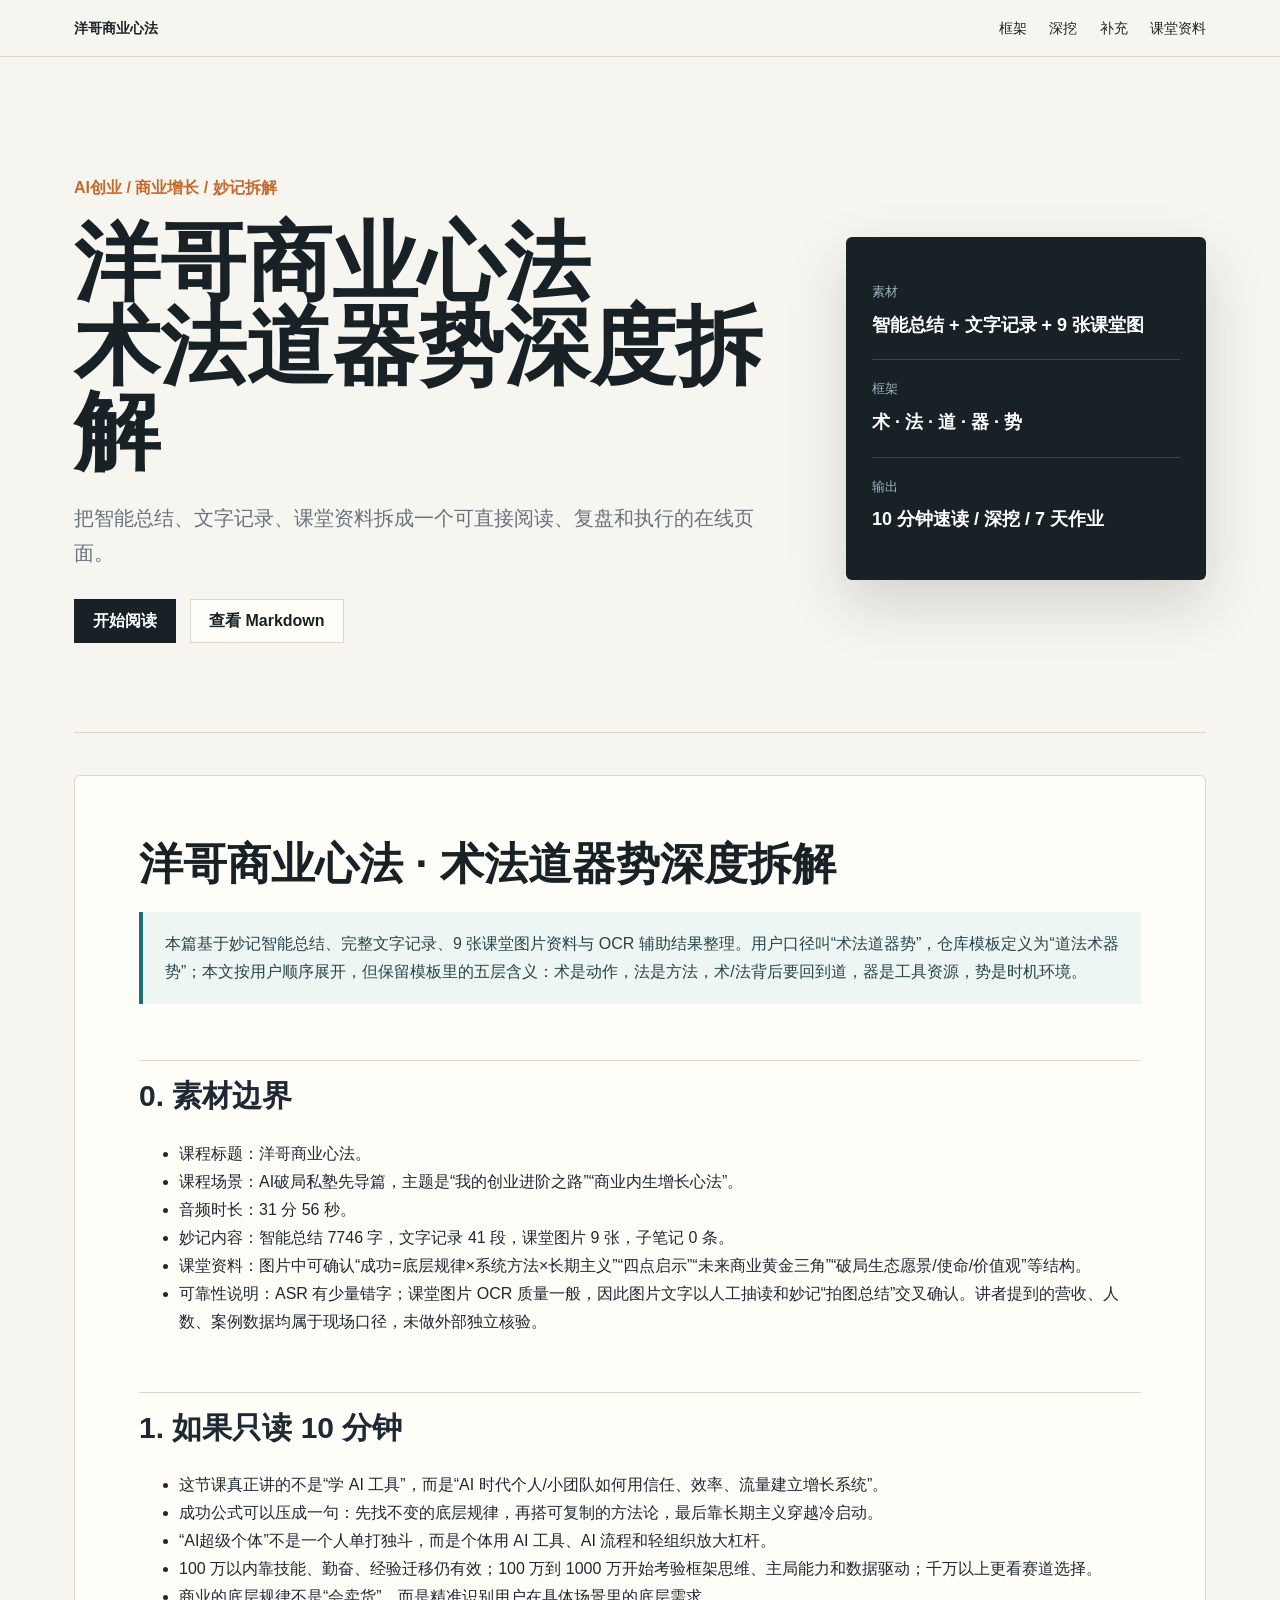
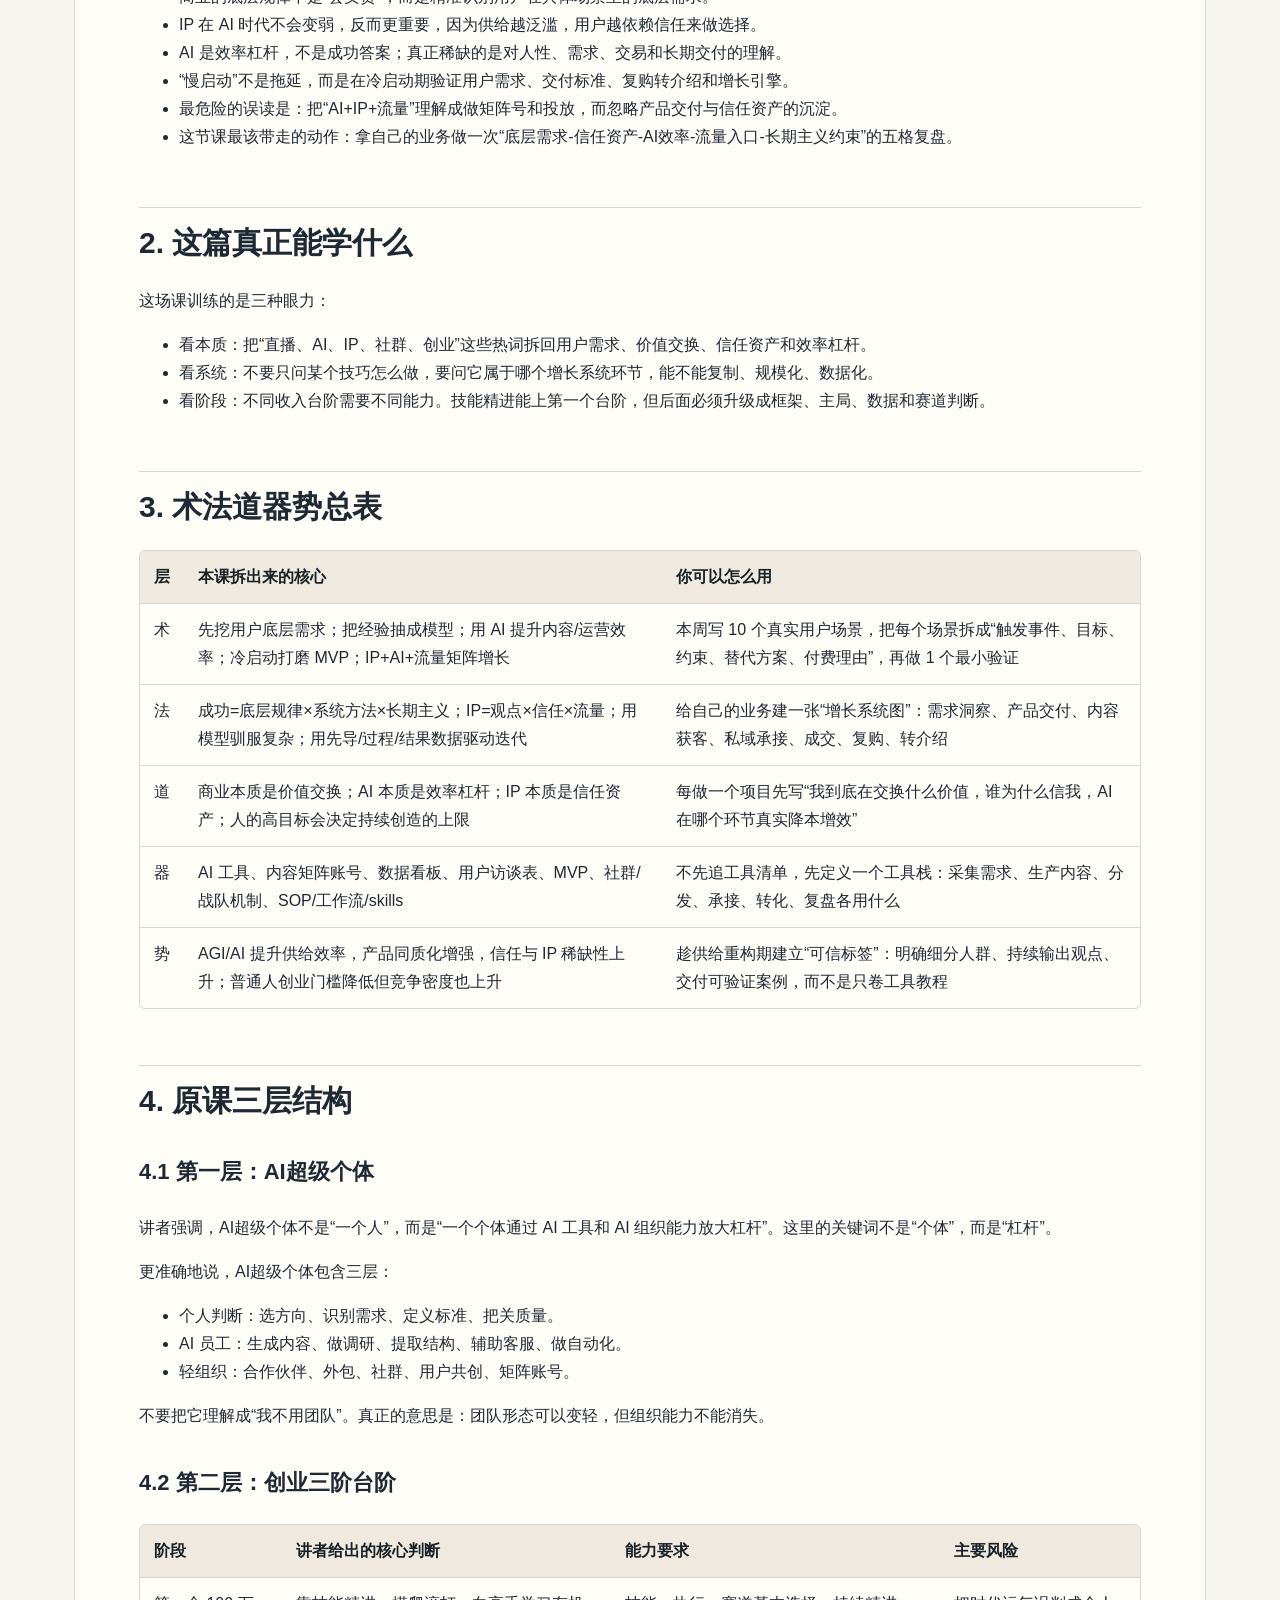
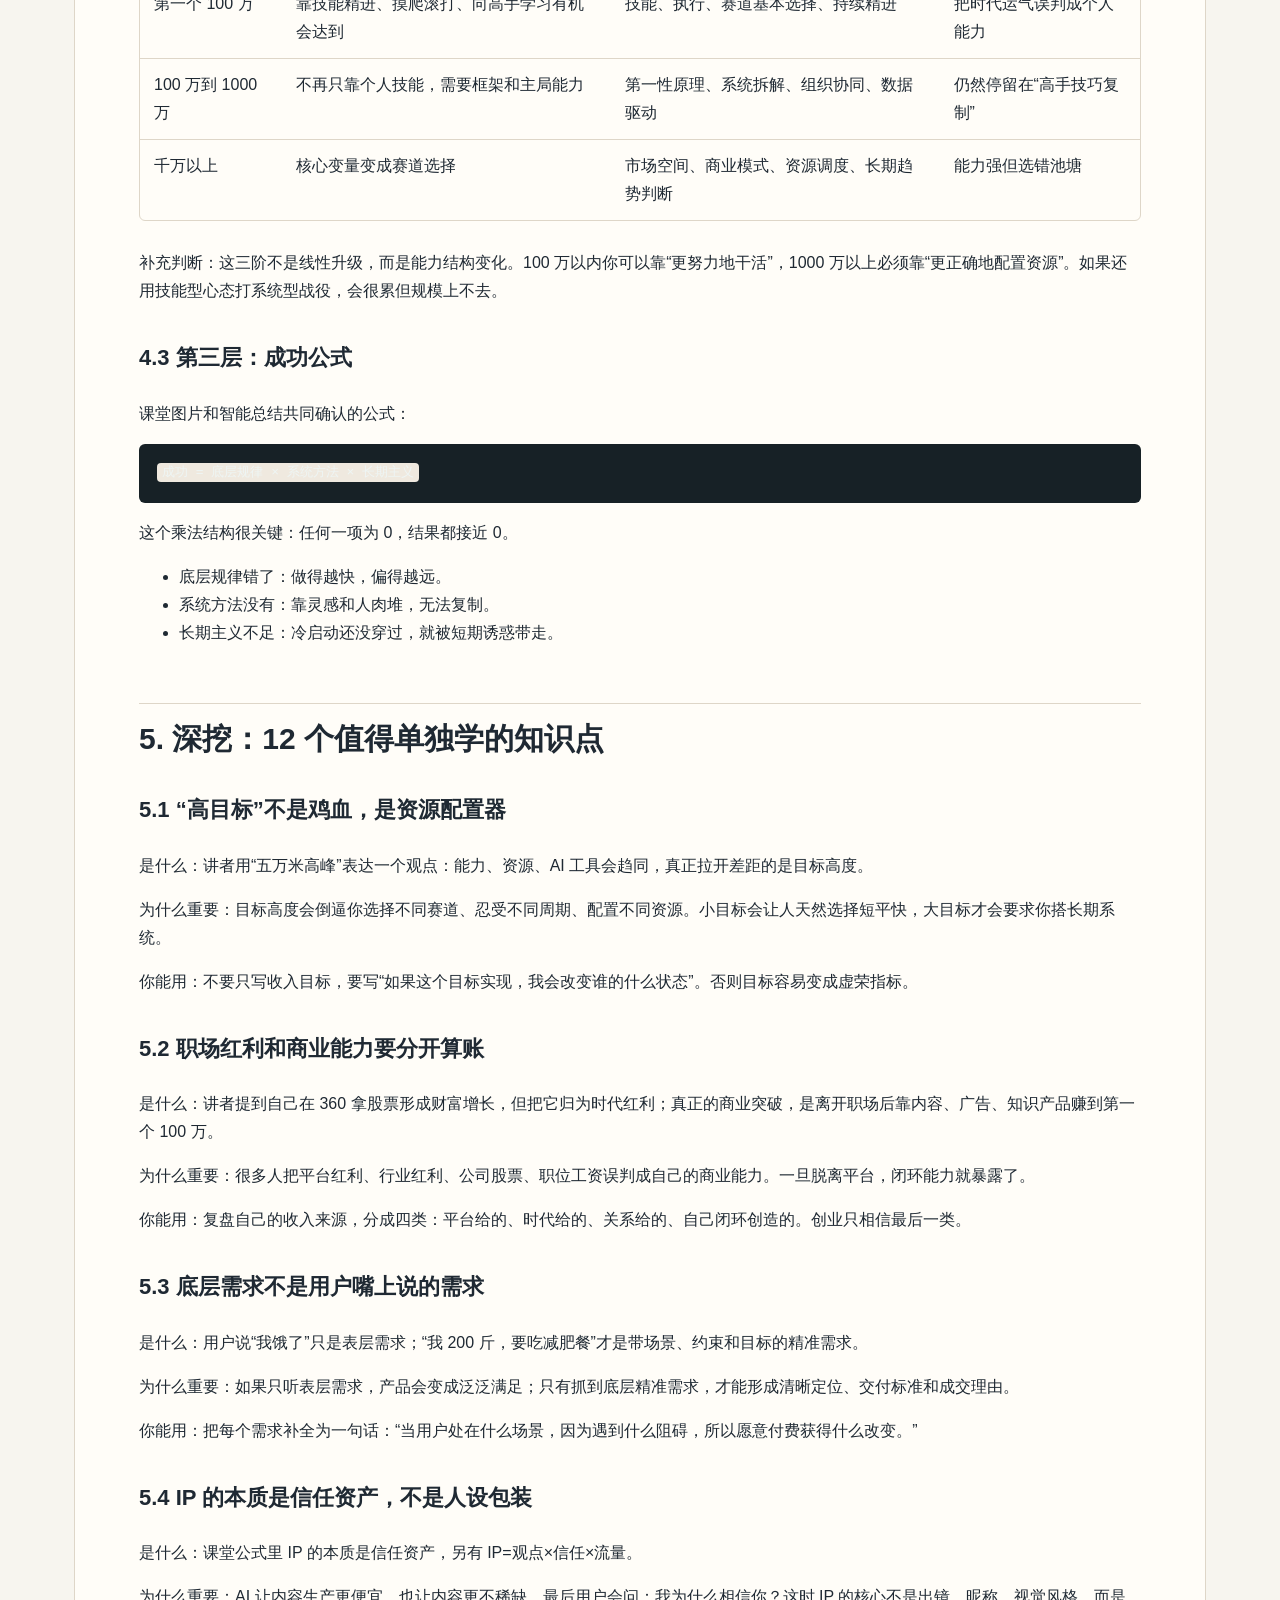
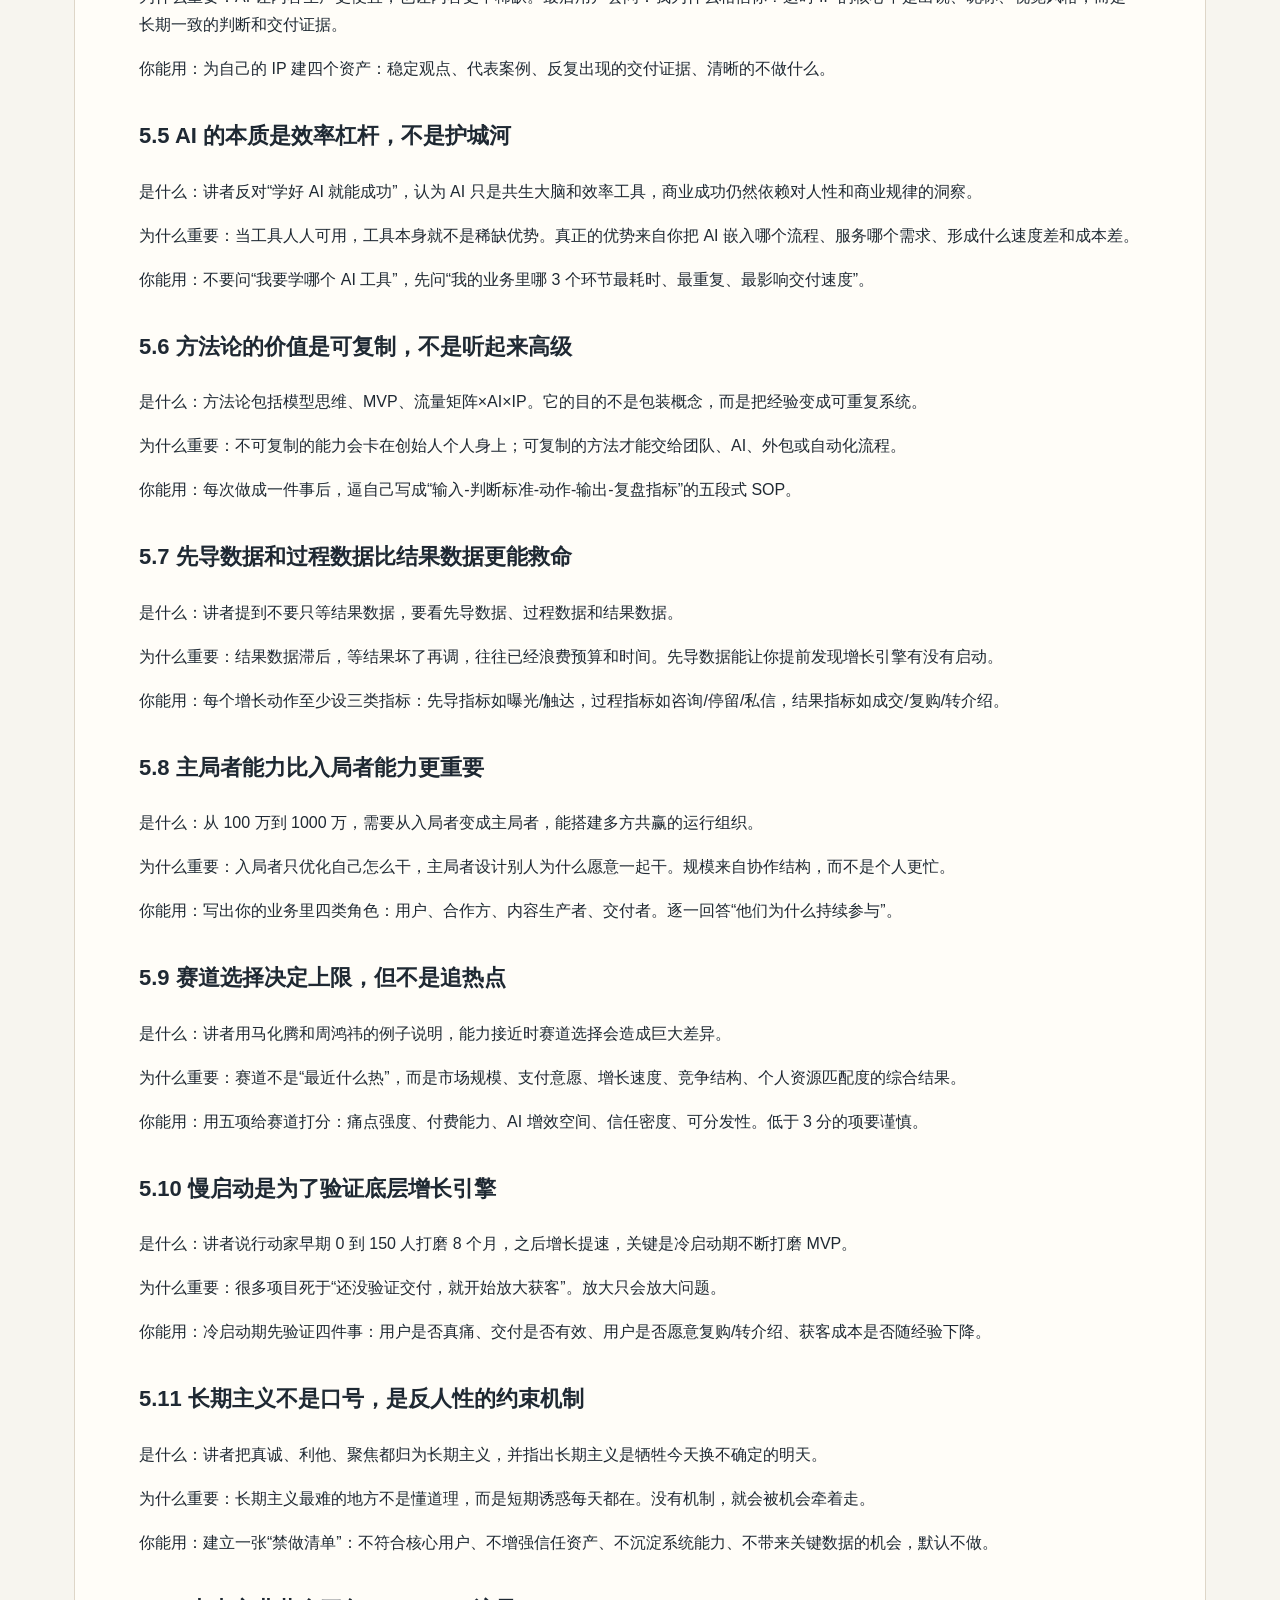
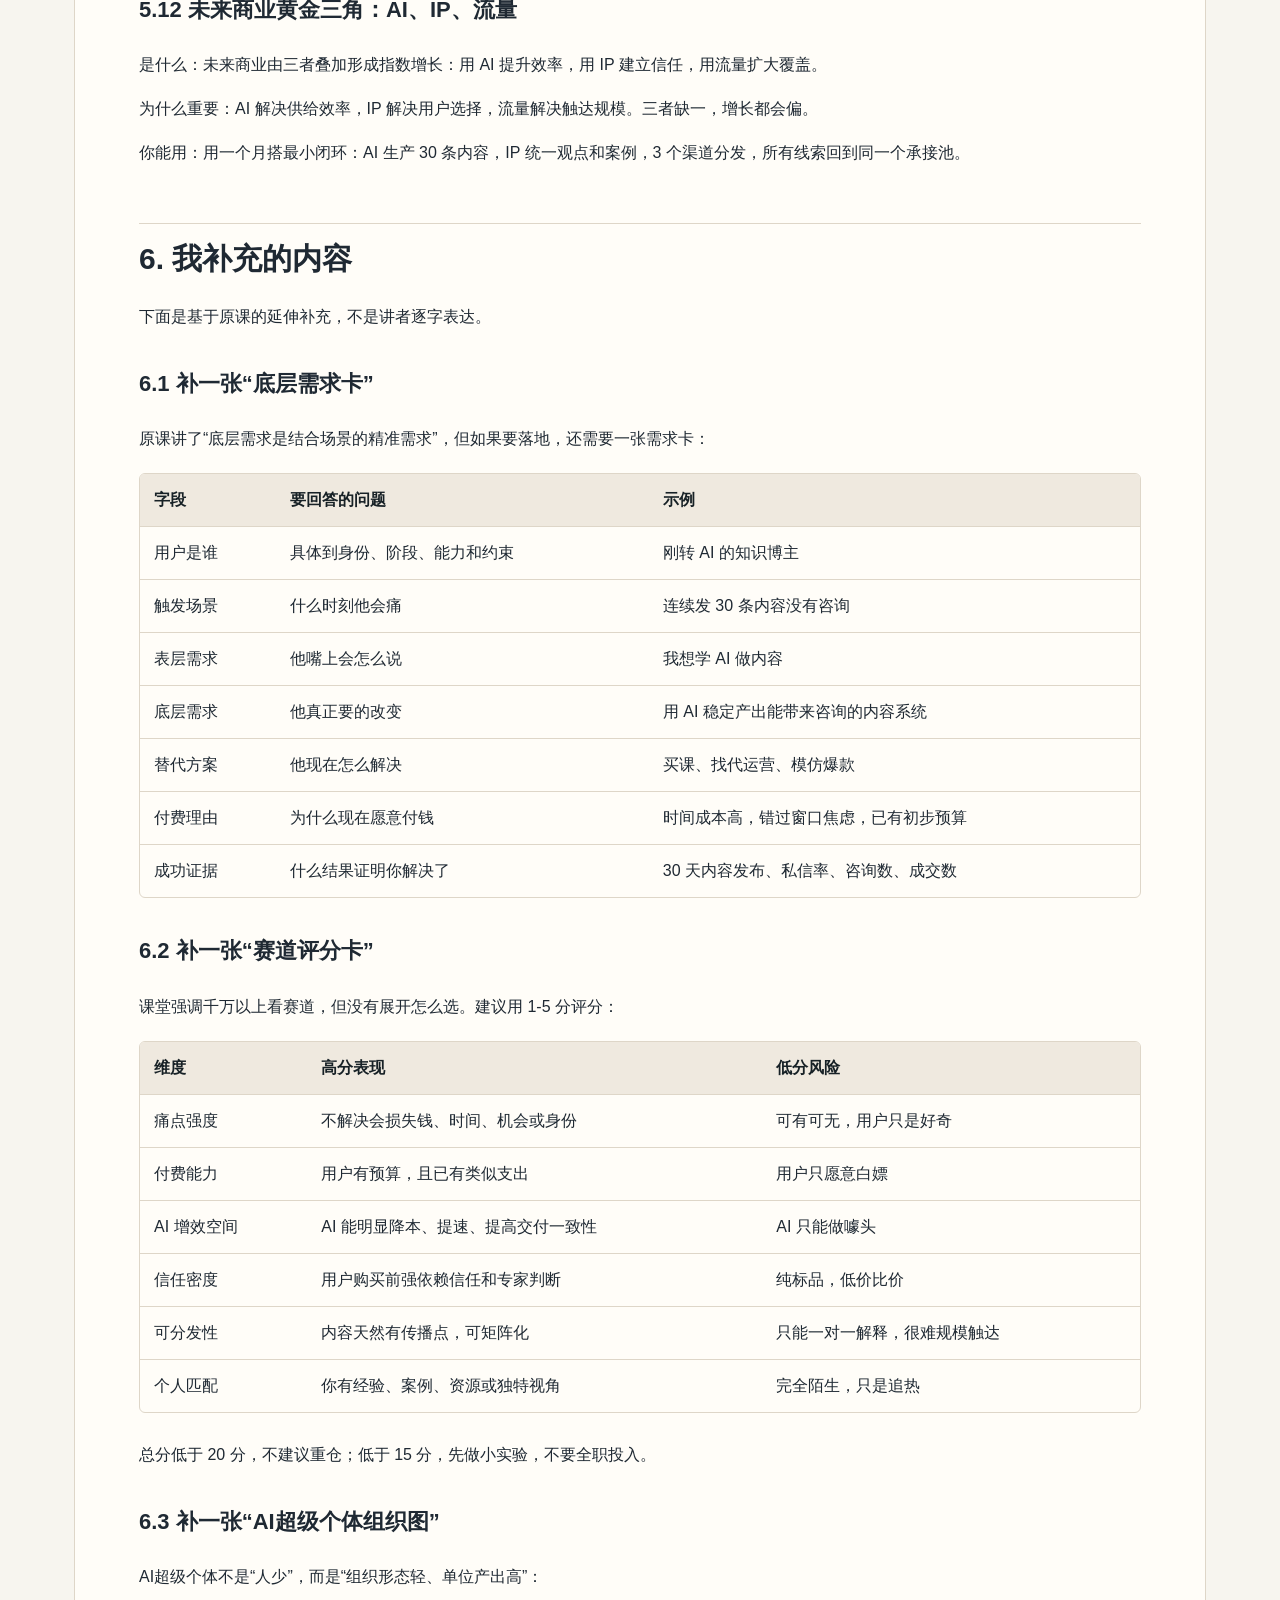
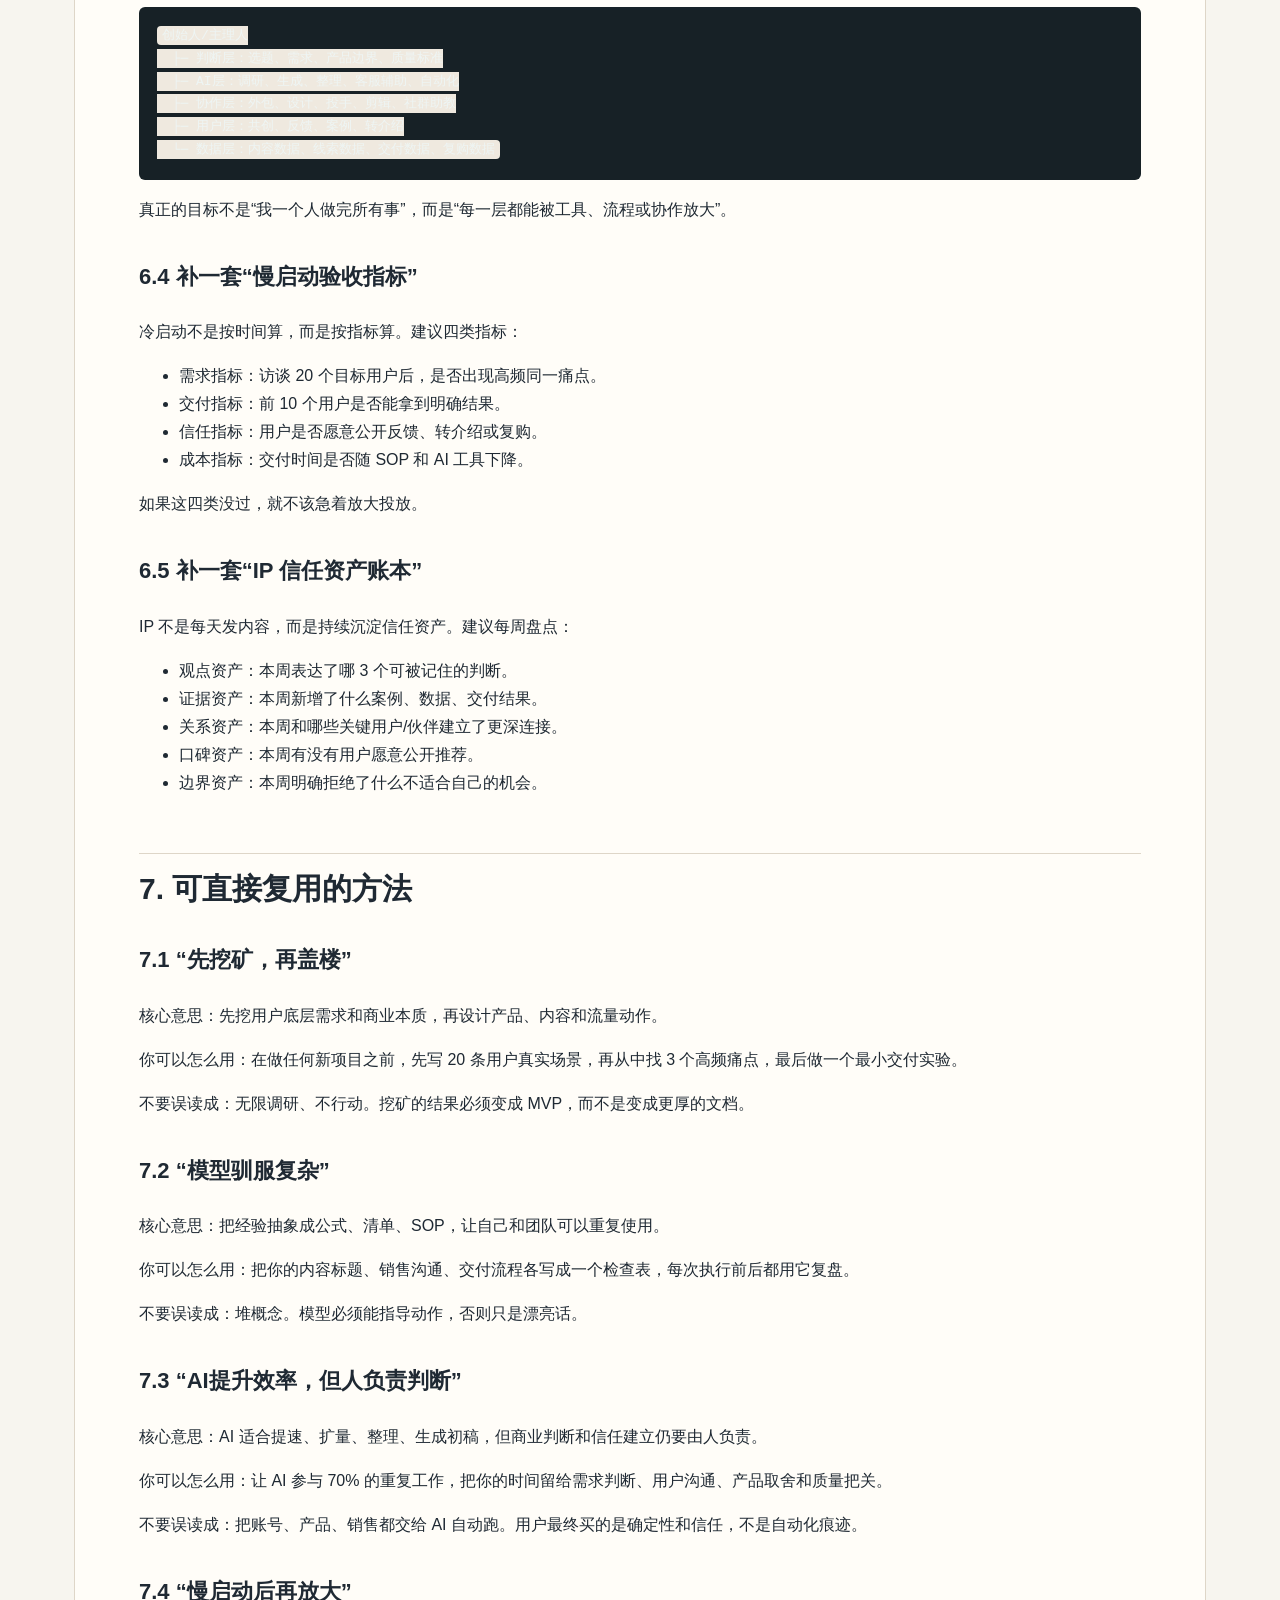
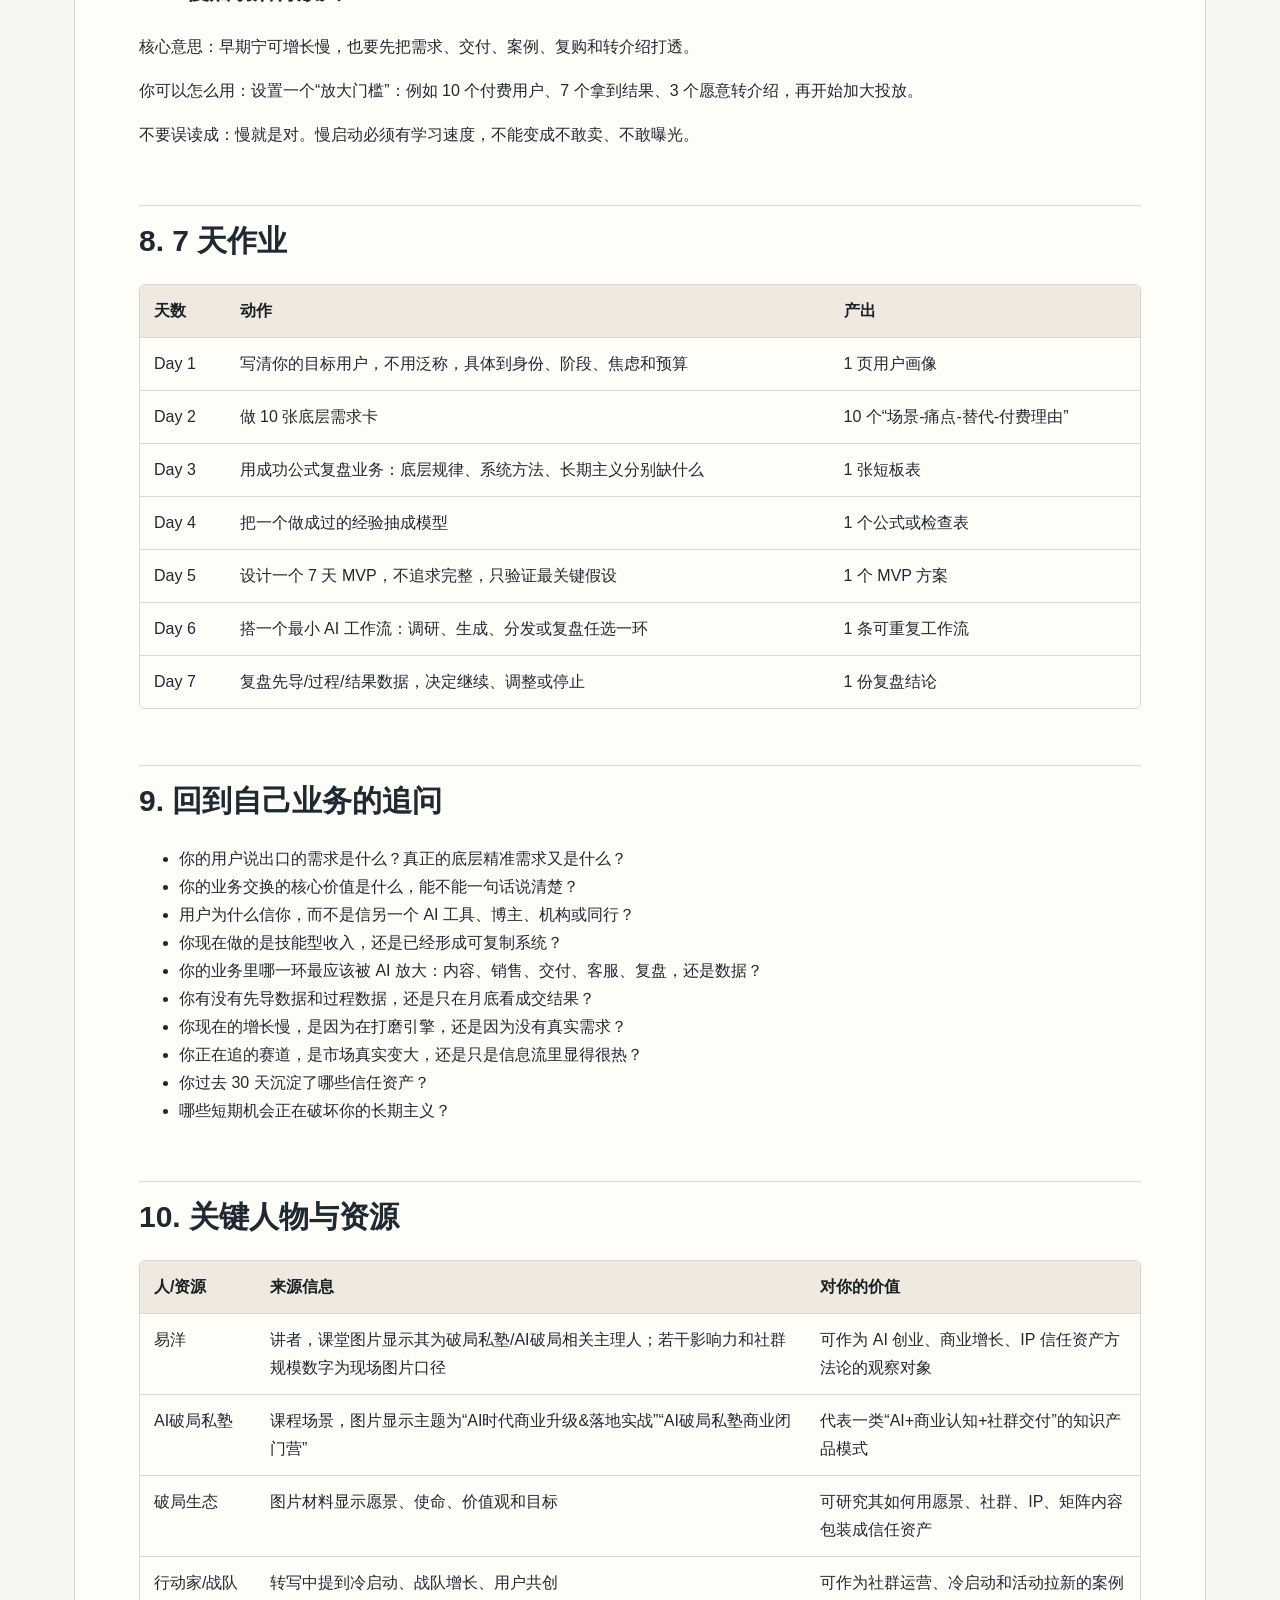
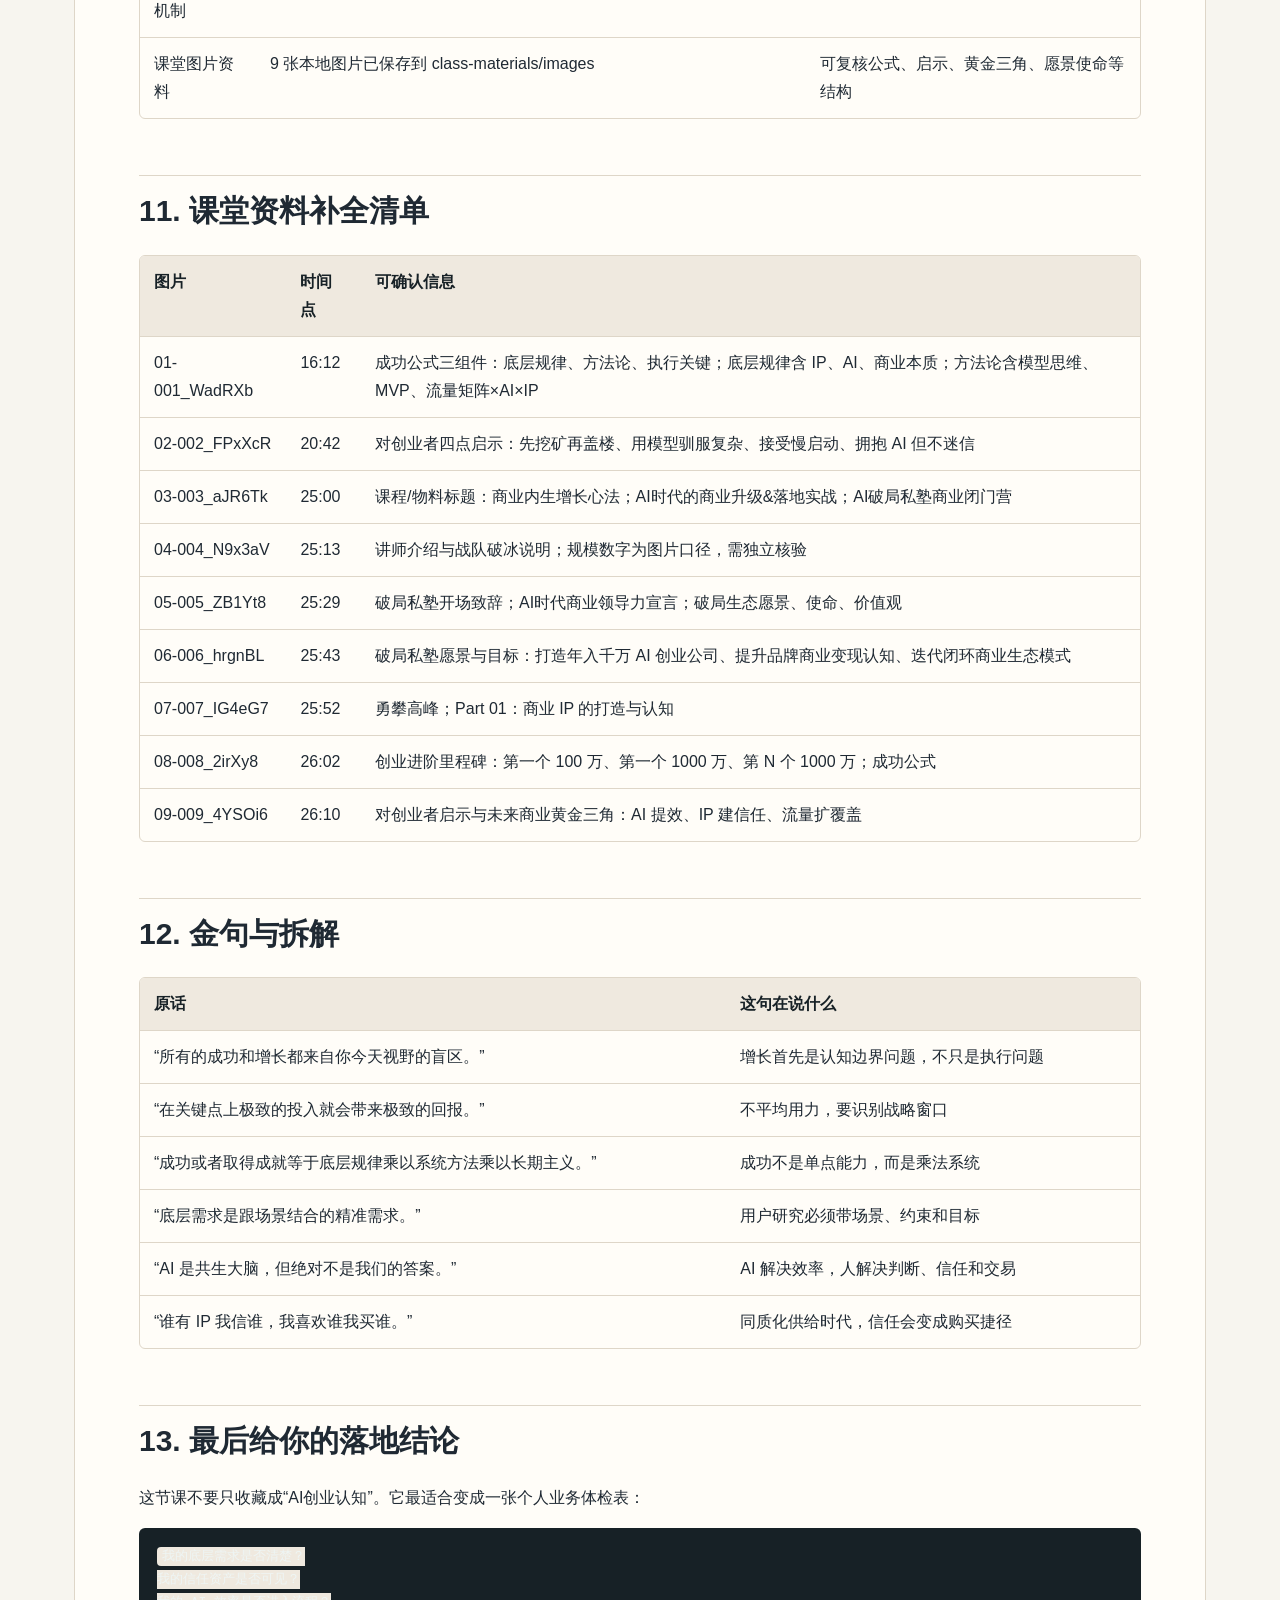
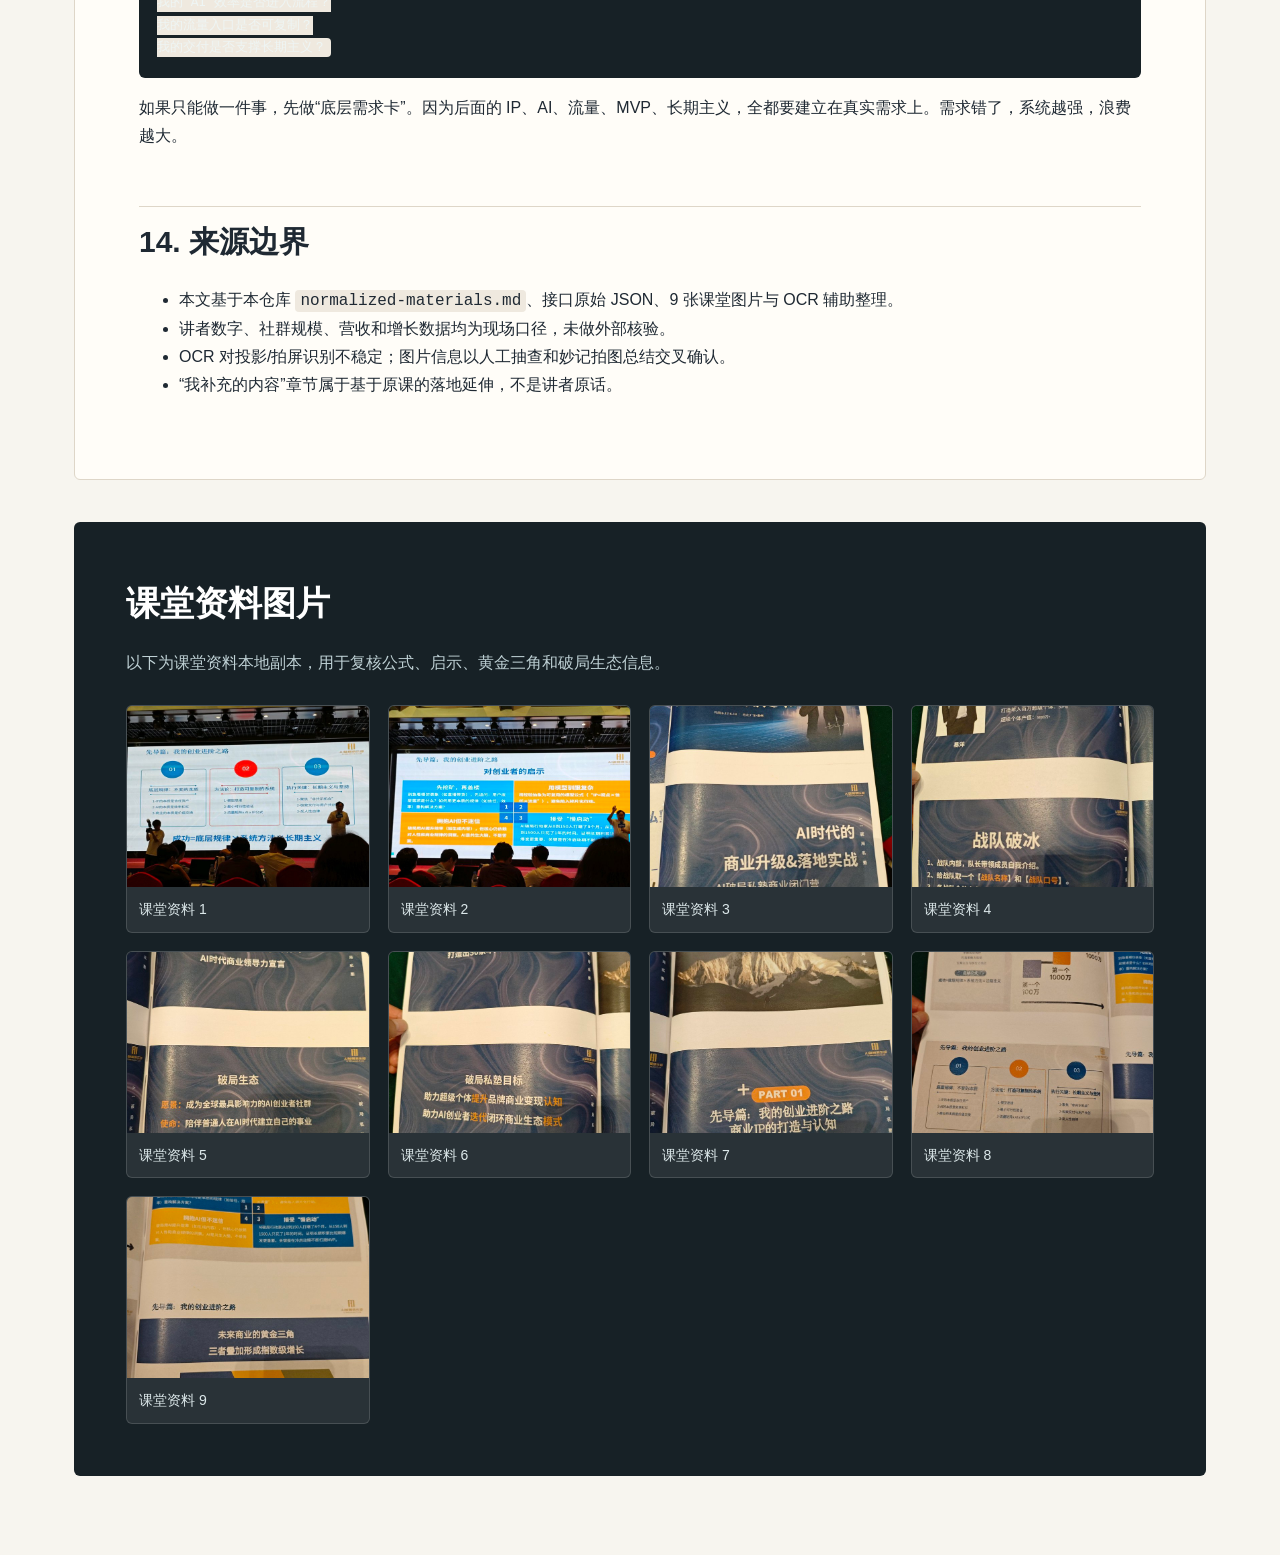
==== index.html @ fdbcbda0 "Publish Yangge business mindset pages" ====
<!doctype html>
<html lang="zh-CN">
<head>
  <meta charset="utf-8">
  <meta name="viewport" content="width=device-width, initial-scale=1">
  <title>洋哥商业心法 · 术法道器势拆解</title>
  <meta name="description" content="基于妙记智能总结、文字记录和课堂资料整理的术法道器势拆解。">
  <link rel="stylesheet" href="styles.css">
</head>
<body>
  <header class="site-header">
    <nav>
      <a href="#top" class="brand">洋哥商业心法</a>
      <div>
        <a href="#3-术法道器势总表">框架</a>
        <a href="#5-深挖-12-个值得单独学的知识点">深挖</a>
        <a href="#6-我补充的内容">补充</a>
        <a href="#class-gallery">课堂资料</a>
      </div>
    </nav>
  </header>

  <main id="top">
    <section class="hero">
      <div class="hero-copy">
        <p class="meta">AI创业 / 商业增长 / 妙记拆解</p>
        <h1>洋哥商业心法<br>术法道器势深度拆解</h1>
        <p class="lead">把智能总结、文字记录、课堂资料拆成一个可直接阅读、复盘和执行的在线页面。</p>
        <div class="actions">
          <a class="button primary" href="#1-如果只读-10-分钟">开始阅读</a>
          <a class="button" href="analysis.md">查看 Markdown</a>
        </div>
      </div>
      <aside class="hero-panel">
        <div><span>素材</span><strong>智能总结 + 文字记录 + 9 张课堂图</strong></div>
        <div><span>框架</span><strong>术 · 法 · 道 · 器 · 势</strong></div>
        <div><span>输出</span><strong>10 分钟速读 / 深挖 / 7 天作业</strong></div>
      </aside>
    </section>

    <article class="content">
<h1 id="洋哥商业心法-术法道器势深度拆解">洋哥商业心法 · 术法道器势深度拆解</h1>
<blockquote>本篇基于妙记智能总结、完整文字记录、9 张课堂图片资料与 OCR 辅助结果整理。用户口径叫“术法道器势”，仓库模板定义为“道法术器势”；本文按用户顺序展开，但保留模板里的五层含义：术是动作，法是方法，术/法背后要回到道，器是工具资源，势是时机环境。</blockquote>
<h2 id="0-素材边界">0. 素材边界</h2>
<ul>
<li>课程标题：洋哥商业心法。</li>
<li>课程场景：AI破局私塾先导篇，主题是“我的创业进阶之路”“商业内生增长心法”。</li>
<li>音频时长：31 分 56 秒。</li>
<li>妙记内容：智能总结 7746 字，文字记录 41 段，课堂图片 9 张，子笔记 0 条。</li>
<li>课堂资料：图片中可确认“成功=底层规律×系统方法×长期主义”“四点启示”“未来商业黄金三角”“破局生态愿景/使命/价值观”等结构。</li>
<li>可靠性说明：ASR 有少量错字；课堂图片 OCR 质量一般，因此图片文字以人工抽读和妙记“拍图总结”交叉确认。讲者提到的营收、人数、案例数据均属于现场口径，未做外部独立核验。</li>
</ul>
<h2 id="1-如果只读-10-分钟">1. 如果只读 10 分钟</h2>
<ul>
<li>这节课真正讲的不是“学 AI 工具”，而是“AI 时代个人/小团队如何用信任、效率、流量建立增长系统”。</li>
<li>成功公式可以压成一句：先找不变的底层规律，再搭可复制的方法论，最后靠长期主义穿越冷启动。</li>
<li>“AI超级个体”不是一个人单打独斗，而是个体用 AI 工具、AI 流程和轻组织放大杠杆。</li>
<li>100 万以内靠技能、勤奋、经验迁移仍有效；100 万到 1000 万开始考验框架思维、主局能力和数据驱动；千万以上更看赛道选择。</li>
<li>商业的底层规律不是“会卖货”，而是精准识别用户在具体场景里的底层需求。</li>
<li>IP 在 AI 时代不会变弱，反而更重要，因为供给越泛滥，用户越依赖信任来做选择。</li>
<li>AI 是效率杠杆，不是成功答案；真正稀缺的是对人性、需求、交易和长期交付的理解。</li>
<li>“慢启动”不是拖延，而是在冷启动期验证用户需求、交付标准、复购转介绍和增长引擎。</li>
<li>最危险的误读是：把“AI+IP+流量”理解成做矩阵号和投放，而忽略产品交付与信任资产的沉淀。</li>
<li>这节课最该带走的动作：拿自己的业务做一次“底层需求-信任资产-AI效率-流量入口-长期主义约束”的五格复盘。</li>
</ul>
<h2 id="2-这篇真正能学什么">2. 这篇真正能学什么</h2>
<p>这场课训练的是三种眼力：</p>
<ul>
<li>看本质：把“直播、AI、IP、社群、创业”这些热词拆回用户需求、价值交换、信任资产和效率杠杆。</li>
<li>看系统：不要只问某个技巧怎么做，要问它属于哪个增长系统环节，能不能复制、规模化、数据化。</li>
<li>看阶段：不同收入台阶需要不同能力。技能精进能上第一个台阶，但后面必须升级成框架、主局、数据和赛道判断。</li>
</ul>
<h2 id="3-术法道器势总表">3. 术法道器势总表</h2>
<div class="table-wrap"><table><thead><tr><th>层</th><th>本课拆出来的核心</th><th>你可以怎么用</th></tr></thead><tbody><tr><td>术</td><td>先挖用户底层需求；把经验抽成模型；用 AI 提升内容/运营效率；冷启动打磨 MVP；IP+AI+流量矩阵增长</td><td>本周写 10 个真实用户场景，把每个场景拆成“触发事件、目标、约束、替代方案、付费理由”，再做 1 个最小验证</td></tr><tr><td>法</td><td>成功=底层规律×系统方法×长期主义；IP=观点×信任×流量；用模型驯服复杂；用先导/过程/结果数据驱动迭代</td><td>给自己的业务建一张“增长系统图”：需求洞察、产品交付、内容获客、私域承接、成交、复购、转介绍</td></tr><tr><td>道</td><td>商业本质是价值交换；AI 本质是效率杠杆；IP 本质是信任资产；人的高目标会决定持续创造的上限</td><td>每做一个项目先写“我到底在交换什么价值，谁为什么信我，AI在哪个环节真实降本增效”</td></tr><tr><td>器</td><td>AI 工具、内容矩阵账号、数据看板、用户访谈表、MVP、社群/战队机制、SOP/工作流/skills</td><td>不先追工具清单，先定义一个工具栈：采集需求、生产内容、分发、承接、转化、复盘各用什么</td></tr><tr><td>势</td><td>AGI/AI 提升供给效率，产品同质化增强，信任与 IP 稀缺性上升；普通人创业门槛降低但竞争密度也上升</td><td>趁供给重构期建立“可信标签”：明确细分人群、持续输出观点、交付可验证案例，而不是只卷工具教程</td></tr></tbody></table></div>
<h2 id="4-原课三层结构">4. 原课三层结构</h2>
<h3 id="4-1-第一层-ai超级个体">4.1 第一层：AI超级个体</h3>
<p>讲者强调，AI超级个体不是“一个人”，而是“一个个体通过 AI 工具和 AI 组织能力放大杠杆”。这里的关键词不是“个体”，而是“杠杆”。</p>
<p>更准确地说，AI超级个体包含三层：</p>
<ul>
<li>个人判断：选方向、识别需求、定义标准、把关质量。</li>
<li>AI 员工：生成内容、做调研、提取结构、辅助客服、做自动化。</li>
<li>轻组织：合作伙伴、外包、社群、用户共创、矩阵账号。</li>
</ul>
<p>不要把它理解成“我不用团队”。真正的意思是：团队形态可以变轻，但组织能力不能消失。</p>
<h3 id="4-2-第二层-创业三阶台阶">4.2 第二层：创业三阶台阶</h3>
<div class="table-wrap"><table><thead><tr><th>阶段</th><th>讲者给出的核心判断</th><th>能力要求</th><th>主要风险</th></tr></thead><tbody><tr><td>第一个 100 万</td><td>靠技能精进、摸爬滚打、向高手学习有机会达到</td><td>技能、执行、赛道基本选择、持续精进</td><td>把时代运气误判成个人能力</td></tr><tr><td>100 万到 1000 万</td><td>不再只靠个人技能，需要框架和主局能力</td><td>第一性原理、系统拆解、组织协同、数据驱动</td><td>仍然停留在“高手技巧复制”</td></tr><tr><td>千万以上</td><td>核心变量变成赛道选择</td><td>市场空间、商业模式、资源调度、长期趋势判断</td><td>能力强但选错池塘</td></tr></tbody></table></div>
<p>补充判断：这三阶不是线性升级，而是能力结构变化。100 万以内你可以靠“更努力地干活”，1000 万以上必须靠“更正确地配置资源”。如果还用技能型心态打系统型战役，会很累但规模上不去。</p>
<h3 id="4-3-第三层-成功公式">4.3 第三层：成功公式</h3>
<p>课堂图片和智能总结共同确认的公式：</p>
<pre><code>成功 = 底层规律 × 系统方法 × 长期主义</code></pre>
<p>这个乘法结构很关键：任何一项为 0，结果都接近 0。</p>
<ul>
<li>底层规律错了：做得越快，偏得越远。</li>
<li>系统方法没有：靠灵感和人肉堆，无法复制。</li>
<li>长期主义不足：冷启动还没穿过，就被短期诱惑带走。</li>
</ul>
<h2 id="5-深挖-12-个值得单独学的知识点">5. 深挖：12 个值得单独学的知识点</h2>
<h3 id="5-1-高目标-不是鸡血-是资源配置器">5.1 “高目标”不是鸡血，是资源配置器</h3>
<p>是什么：讲者用“五万米高峰”表达一个观点：能力、资源、AI 工具会趋同，真正拉开差距的是目标高度。</p>
<p>为什么重要：目标高度会倒逼你选择不同赛道、忍受不同周期、配置不同资源。小目标会让人天然选择短平快，大目标才会要求你搭长期系统。</p>
<p>你能用：不要只写收入目标，要写“如果这个目标实现，我会改变谁的什么状态”。否则目标容易变成虚荣指标。</p>
<h3 id="5-2-职场红利和商业能力要分开算账">5.2 职场红利和商业能力要分开算账</h3>
<p>是什么：讲者提到自己在 360 拿股票形成财富增长，但把它归为时代红利；真正的商业突破，是离开职场后靠内容、广告、知识产品赚到第一个 100 万。</p>
<p>为什么重要：很多人把平台红利、行业红利、公司股票、职位工资误判成自己的商业能力。一旦脱离平台，闭环能力就暴露了。</p>
<p>你能用：复盘自己的收入来源，分成四类：平台给的、时代给的、关系给的、自己闭环创造的。创业只相信最后一类。</p>
<h3 id="5-3-底层需求不是用户嘴上说的需求">5.3 底层需求不是用户嘴上说的需求</h3>
<p>是什么：用户说“我饿了”只是表层需求；“我 200 斤，要吃减肥餐”才是带场景、约束和目标的精准需求。</p>
<p>为什么重要：如果只听表层需求，产品会变成泛泛满足；只有抓到底层精准需求，才能形成清晰定位、交付标准和成交理由。</p>
<p>你能用：把每个需求补全为一句话：“当用户处在什么场景，因为遇到什么阻碍，所以愿意付费获得什么改变。”</p>
<h3 id="5-4-ip-的本质是信任资产-不是人设包装">5.4 IP 的本质是信任资产，不是人设包装</h3>
<p>是什么：课堂公式里 IP 的本质是信任资产，另有 IP=观点×信任×流量。</p>
<p>为什么重要：AI 让内容生产更便宜，也让内容更不稀缺。最后用户会问：我为什么相信你？这时 IP 的核心不是出镜、昵称、视觉风格，而是长期一致的判断和交付证据。</p>
<p>你能用：为自己的 IP 建四个资产：稳定观点、代表案例、反复出现的交付证据、清晰的不做什么。</p>
<h3 id="5-5-ai-的本质是效率杠杆-不是护城河">5.5 AI 的本质是效率杠杆，不是护城河</h3>
<p>是什么：讲者反对“学好 AI 就能成功”，认为 AI 只是共生大脑和效率工具，商业成功仍然依赖对人性和商业规律的洞察。</p>
<p>为什么重要：当工具人人可用，工具本身就不是稀缺优势。真正的优势来自你把 AI 嵌入哪个流程、服务哪个需求、形成什么速度差和成本差。</p>
<p>你能用：不要问“我要学哪个 AI 工具”，先问“我的业务里哪 3 个环节最耗时、最重复、最影响交付速度”。</p>
<h3 id="5-6-方法论的价值是可复制-不是听起来高级">5.6 方法论的价值是可复制，不是听起来高级</h3>
<p>是什么：方法论包括模型思维、MVP、流量矩阵×AI×IP。它的目的不是包装概念，而是把经验变成可重复系统。</p>
<p>为什么重要：不可复制的能力会卡在创始人个人身上；可复制的方法才能交给团队、AI、外包或自动化流程。</p>
<p>你能用：每次做成一件事后，逼自己写成“输入-判断标准-动作-输出-复盘指标”的五段式 SOP。</p>
<h3 id="5-7-先导数据和过程数据比结果数据更能救命">5.7 先导数据和过程数据比结果数据更能救命</h3>
<p>是什么：讲者提到不要只等结果数据，要看先导数据、过程数据和结果数据。</p>
<p>为什么重要：结果数据滞后，等结果坏了再调，往往已经浪费预算和时间。先导数据能让你提前发现增长引擎有没有启动。</p>
<p>你能用：每个增长动作至少设三类指标：先导指标如曝光/触达，过程指标如咨询/停留/私信，结果指标如成交/复购/转介绍。</p>
<h3 id="5-8-主局者能力比入局者能力更重要">5.8 主局者能力比入局者能力更重要</h3>
<p>是什么：从 100 万到 1000 万，需要从入局者变成主局者，能搭建多方共赢的运行组织。</p>
<p>为什么重要：入局者只优化自己怎么干，主局者设计别人为什么愿意一起干。规模来自协作结构，而不是个人更忙。</p>
<p>你能用：写出你的业务里四类角色：用户、合作方、内容生产者、交付者。逐一回答“他们为什么持续参与”。</p>
<h3 id="5-9-赛道选择决定上限-但不是追热点">5.9 赛道选择决定上限，但不是追热点</h3>
<p>是什么：讲者用马化腾和周鸿祎的例子说明，能力接近时赛道选择会造成巨大差异。</p>
<p>为什么重要：赛道不是“最近什么热”，而是市场规模、支付意愿、增长速度、竞争结构、个人资源匹配度的综合结果。</p>
<p>你能用：用五项给赛道打分：痛点强度、付费能力、AI 增效空间、信任密度、可分发性。低于 3 分的项要谨慎。</p>
<h3 id="5-10-慢启动是为了验证底层增长引擎">5.10 慢启动是为了验证底层增长引擎</h3>
<p>是什么：讲者说行动家早期 0 到 150 人打磨 8 个月，之后增长提速，关键是冷启动期不断打磨 MVP。</p>
<p>为什么重要：很多项目死于“还没验证交付，就开始放大获客”。放大只会放大问题。</p>
<p>你能用：冷启动期先验证四件事：用户是否真痛、交付是否有效、用户是否愿意复购/转介绍、获客成本是否随经验下降。</p>
<h3 id="5-11-长期主义不是口号-是反人性的约束机制">5.11 长期主义不是口号，是反人性的约束机制</h3>
<p>是什么：讲者把真诚、利他、聚焦都归为长期主义，并指出长期主义是牺牲今天换不确定的明天。</p>
<p>为什么重要：长期主义最难的地方不是懂道理，而是短期诱惑每天都在。没有机制，就会被机会牵着走。</p>
<p>你能用：建立一张“禁做清单”：不符合核心用户、不增强信任资产、不沉淀系统能力、不带来关键数据的机会，默认不做。</p>
<h3 id="5-12-未来商业黄金三角-ai-ip-流量">5.12 未来商业黄金三角：AI、IP、流量</h3>
<p>是什么：未来商业由三者叠加形成指数增长：用 AI 提升效率，用 IP 建立信任，用流量扩大覆盖。</p>
<p>为什么重要：AI 解决供给效率，IP 解决用户选择，流量解决触达规模。三者缺一，增长都会偏。</p>
<p>你能用：用一个月搭最小闭环：AI 生产 30 条内容，IP 统一观点和案例，3 个渠道分发，所有线索回到同一个承接池。</p>
<h2 id="6-我补充的内容">6. 我补充的内容</h2>
<p>下面是基于原课的延伸补充，不是讲者逐字表达。</p>
<h3 id="6-1-补一张-底层需求卡">6.1 补一张“底层需求卡”</h3>
<p>原课讲了“底层需求是结合场景的精准需求”，但如果要落地，还需要一张需求卡：</p>
<div class="table-wrap"><table><thead><tr><th>字段</th><th>要回答的问题</th><th>示例</th></tr></thead><tbody><tr><td>用户是谁</td><td>具体到身份、阶段、能力和约束</td><td>刚转 AI 的知识博主</td></tr><tr><td>触发场景</td><td>什么时刻他会痛</td><td>连续发 30 条内容没有咨询</td></tr><tr><td>表层需求</td><td>他嘴上会怎么说</td><td>我想学 AI 做内容</td></tr><tr><td>底层需求</td><td>他真正要的改变</td><td>用 AI 稳定产出能带来咨询的内容系统</td></tr><tr><td>替代方案</td><td>他现在怎么解决</td><td>买课、找代运营、模仿爆款</td></tr><tr><td>付费理由</td><td>为什么现在愿意付钱</td><td>时间成本高，错过窗口焦虑，已有初步预算</td></tr><tr><td>成功证据</td><td>什么结果证明你解决了</td><td>30 天内容发布、私信率、咨询数、成交数</td></tr></tbody></table></div>
<h3 id="6-2-补一张-赛道评分卡">6.2 补一张“赛道评分卡”</h3>
<p>课堂强调千万以上看赛道，但没有展开怎么选。建议用 1-5 分评分：</p>
<div class="table-wrap"><table><thead><tr><th>维度</th><th>高分表现</th><th>低分风险</th></tr></thead><tbody><tr><td>痛点强度</td><td>不解决会损失钱、时间、机会或身份</td><td>可有可无，用户只是好奇</td></tr><tr><td>付费能力</td><td>用户有预算，且已有类似支出</td><td>用户只愿意白嫖</td></tr><tr><td>AI 增效空间</td><td>AI 能明显降本、提速、提高交付一致性</td><td>AI 只能做噱头</td></tr><tr><td>信任密度</td><td>用户购买前强依赖信任和专家判断</td><td>纯标品，低价比价</td></tr><tr><td>可分发性</td><td>内容天然有传播点，可矩阵化</td><td>只能一对一解释，很难规模触达</td></tr><tr><td>个人匹配</td><td>你有经验、案例、资源或独特视角</td><td>完全陌生，只是追热</td></tr></tbody></table></div>
<p>总分低于 20 分，不建议重仓；低于 15 分，先做小实验，不要全职投入。</p>
<h3 id="6-3-补一张-ai超级个体组织图">6.3 补一张“AI超级个体组织图”</h3>
<p>AI超级个体不是“人少”，而是“组织形态轻、单位产出高”：</p>
<pre><code>创始人/主理人
  ├─ 判断层：选题、需求、产品边界、质量标准
  ├─ AI层：调研、生成、整理、客服辅助、自动化
  ├─ 协作层：外包、设计、投手、剪辑、社群助教
  ├─ 用户层：共创、反馈、案例、转介绍
  └─ 数据层：内容数据、线索数据、交付数据、复购数据</code></pre>
<p>真正的目标不是“我一个人做完所有事”，而是“每一层都能被工具、流程或协作放大”。</p>
<h3 id="6-4-补一套-慢启动验收指标">6.4 补一套“慢启动验收指标”</h3>
<p>冷启动不是按时间算，而是按指标算。建议四类指标：</p>
<ul>
<li>需求指标：访谈 20 个目标用户后，是否出现高频同一痛点。</li>
<li>交付指标：前 10 个用户是否能拿到明确结果。</li>
<li>信任指标：用户是否愿意公开反馈、转介绍或复购。</li>
<li>成本指标：交付时间是否随 SOP 和 AI 工具下降。</li>
</ul>
<p>如果这四类没过，就不该急着放大投放。</p>
<h3 id="6-5-补一套-ip-信任资产账本">6.5 补一套“IP 信任资产账本”</h3>
<p>IP 不是每天发内容，而是持续沉淀信任资产。建议每周盘点：</p>
<ul>
<li>观点资产：本周表达了哪 3 个可被记住的判断。</li>
<li>证据资产：本周新增了什么案例、数据、交付结果。</li>
<li>关系资产：本周和哪些关键用户/伙伴建立了更深连接。</li>
<li>口碑资产：本周有没有用户愿意公开推荐。</li>
<li>边界资产：本周明确拒绝了什么不适合自己的机会。</li>
</ul>
<h2 id="7-可直接复用的方法">7. 可直接复用的方法</h2>
<h3 id="7-1-先挖矿-再盖楼">7.1 “先挖矿，再盖楼”</h3>
<p>核心意思：先挖用户底层需求和商业本质，再设计产品、内容和流量动作。</p>
<p>你可以怎么用：在做任何新项目之前，先写 20 条用户真实场景，再从中找 3 个高频痛点，最后做一个最小交付实验。</p>
<p>不要误读成：无限调研、不行动。挖矿的结果必须变成 MVP，而不是变成更厚的文档。</p>
<h3 id="7-2-模型驯服复杂">7.2 “模型驯服复杂”</h3>
<p>核心意思：把经验抽象成公式、清单、SOP，让自己和团队可以重复使用。</p>
<p>你可以怎么用：把你的内容标题、销售沟通、交付流程各写成一个检查表，每次执行前后都用它复盘。</p>
<p>不要误读成：堆概念。模型必须能指导动作，否则只是漂亮话。</p>
<h3 id="7-3-ai提升效率-但人负责判断">7.3 “AI提升效率，但人负责判断”</h3>
<p>核心意思：AI 适合提速、扩量、整理、生成初稿，但商业判断和信任建立仍要由人负责。</p>
<p>你可以怎么用：让 AI 参与 70% 的重复工作，把你的时间留给需求判断、用户沟通、产品取舍和质量把关。</p>
<p>不要误读成：把账号、产品、销售都交给 AI 自动跑。用户最终买的是确定性和信任，不是自动化痕迹。</p>
<h3 id="7-4-慢启动后再放大">7.4 “慢启动后再放大”</h3>
<p>核心意思：早期宁可增长慢，也要先把需求、交付、案例、复购和转介绍打透。</p>
<p>你可以怎么用：设置一个“放大门槛”：例如 10 个付费用户、7 个拿到结果、3 个愿意转介绍，再开始加大投放。</p>
<p>不要误读成：慢就是对。慢启动必须有学习速度，不能变成不敢卖、不敢曝光。</p>
<h2 id="8-7-天作业">8. 7 天作业</h2>
<div class="table-wrap"><table><thead><tr><th>天数</th><th>动作</th><th>产出</th></tr></thead><tbody><tr><td>Day 1</td><td>写清你的目标用户，不用泛称，具体到身份、阶段、焦虑和预算</td><td>1 页用户画像</td></tr><tr><td>Day 2</td><td>做 10 张底层需求卡</td><td>10 个“场景-痛点-替代-付费理由”</td></tr><tr><td>Day 3</td><td>用成功公式复盘业务：底层规律、系统方法、长期主义分别缺什么</td><td>1 张短板表</td></tr><tr><td>Day 4</td><td>把一个做成过的经验抽成模型</td><td>1 个公式或检查表</td></tr><tr><td>Day 5</td><td>设计一个 7 天 MVP，不追求完整，只验证最关键假设</td><td>1 个 MVP 方案</td></tr><tr><td>Day 6</td><td>搭一个最小 AI 工作流：调研、生成、分发或复盘任选一环</td><td>1 条可重复工作流</td></tr><tr><td>Day 7</td><td>复盘先导/过程/结果数据，决定继续、调整或停止</td><td>1 份复盘结论</td></tr></tbody></table></div>
<h2 id="9-回到自己业务的追问">9. 回到自己业务的追问</h2>
<ul>
<li>你的用户说出口的需求是什么？真正的底层精准需求又是什么？</li>
<li>你的业务交换的核心价值是什么，能不能一句话说清楚？</li>
<li>用户为什么信你，而不是信另一个 AI 工具、博主、机构或同行？</li>
<li>你现在做的是技能型收入，还是已经形成可复制系统？</li>
<li>你的业务里哪一环最应该被 AI 放大：内容、销售、交付、客服、复盘，还是数据？</li>
<li>你有没有先导数据和过程数据，还是只在月底看成交结果？</li>
<li>你现在的增长慢，是因为在打磨引擎，还是因为没有真实需求？</li>
<li>你正在追的赛道，是市场真实变大，还是只是信息流里显得很热？</li>
<li>你过去 30 天沉淀了哪些信任资产？</li>
<li>哪些短期机会正在破坏你的长期主义？</li>
</ul>
<h2 id="10-关键人物与资源">10. 关键人物与资源</h2>
<div class="table-wrap"><table><thead><tr><th>人/资源</th><th>来源信息</th><th>对你的价值</th></tr></thead><tbody><tr><td>易洋</td><td>讲者，课堂图片显示其为破局私塾/AI破局相关主理人；若干影响力和社群规模数字为现场图片口径</td><td>可作为 AI 创业、商业增长、IP 信任资产方法论的观察对象</td></tr><tr><td>AI破局私塾</td><td>课程场景，图片显示主题为“AI时代商业升级&amp;落地实战”“AI破局私塾商业闭门营”</td><td>代表一类“AI+商业认知+社群交付”的知识产品模式</td></tr><tr><td>破局生态</td><td>图片材料显示愿景、使命、价值观和目标</td><td>可研究其如何用愿景、社群、IP、矩阵内容包装成信任资产</td></tr><tr><td>行动家/战队机制</td><td>转写中提到冷启动、战队增长、用户共创</td><td>可作为社群运营、冷启动和活动拉新的案例</td></tr><tr><td>课堂图片资料</td><td>9 张本地图片已保存到 class-materials/images</td><td>可复核公式、启示、黄金三角、愿景使命等结构</td></tr></tbody></table></div>
<h2 id="11-课堂资料补全清单">11. 课堂资料补全清单</h2>
<div class="table-wrap"><table><thead><tr><th>图片</th><th>时间点</th><th>可确认信息</th></tr></thead><tbody><tr><td>01-001_WadRXb</td><td>16:12</td><td>成功公式三组件：底层规律、方法论、执行关键；底层规律含 IP、AI、商业本质；方法论含模型思维、MVP、流量矩阵×AI×IP</td></tr><tr><td>02-002_FPxXcR</td><td>20:42</td><td>对创业者四点启示：先挖矿再盖楼、用模型驯服复杂、接受慢启动、拥抱 AI 但不迷信</td></tr><tr><td>03-003_aJR6Tk</td><td>25:00</td><td>课程/物料标题：商业内生增长心法；AI时代的商业升级&amp;落地实战；AI破局私塾商业闭门营</td></tr><tr><td>04-004_N9x3aV</td><td>25:13</td><td>讲师介绍与战队破冰说明；规模数字为图片口径，需独立核验</td></tr><tr><td>05-005_ZB1Yt8</td><td>25:29</td><td>破局私塾开场致辞；AI时代商业领导力宣言；破局生态愿景、使命、价值观</td></tr><tr><td>06-006_hrgnBL</td><td>25:43</td><td>破局私塾愿景与目标：打造年入千万 AI 创业公司、提升品牌商业变现认知、迭代闭环商业生态模式</td></tr><tr><td>07-007_IG4eG7</td><td>25:52</td><td>勇攀高峰；Part 01：商业 IP 的打造与认知</td></tr><tr><td>08-008_2irXy8</td><td>26:02</td><td>创业进阶里程碑：第一个 100 万、第一个 1000 万、第 N 个 1000 万；成功公式</td></tr><tr><td>09-009_4YSOi6</td><td>26:10</td><td>对创业者启示与未来商业黄金三角：AI 提效、IP 建信任、流量扩覆盖</td></tr></tbody></table></div>
<h2 id="12-金句与拆解">12. 金句与拆解</h2>
<div class="table-wrap"><table><thead><tr><th>原话</th><th>这句在说什么</th></tr></thead><tbody><tr><td>“所有的成功和增长都来自你今天视野的盲区。”</td><td>增长首先是认知边界问题，不只是执行问题</td></tr><tr><td>“在关键点上极致的投入就会带来极致的回报。”</td><td>不平均用力，要识别战略窗口</td></tr><tr><td>“成功或者取得成就等于底层规律乘以系统方法乘以长期主义。”</td><td>成功不是单点能力，而是乘法系统</td></tr><tr><td>“底层需求是跟场景结合的精准需求。”</td><td>用户研究必须带场景、约束和目标</td></tr><tr><td>“AI 是共生大脑，但绝对不是我们的答案。”</td><td>AI 解决效率，人解决判断、信任和交易</td></tr><tr><td>“谁有 IP 我信谁，我喜欢谁我买谁。”</td><td>同质化供给时代，信任会变成购买捷径</td></tr></tbody></table></div>
<h2 id="13-最后给你的落地结论">13. 最后给你的落地结论</h2>
<p>这节课不要只收藏成“AI创业认知”。它最适合变成一张个人业务体检表：</p>
<pre><code>我的底层需求是否清楚？
我的信任资产是否可见？
我的 AI 效率是否进入流程？
我的流量入口是否可复制？
我的交付是否支撑长期主义？</code></pre>
<p>如果只能做一件事，先做“底层需求卡”。因为后面的 IP、AI、流量、MVP、长期主义，全都要建立在真实需求上。需求错了，系统越强，浪费越大。</p>
<h2 id="14-来源边界">14. 来源边界</h2>
<ul>
<li>本文基于本仓库 <code>normalized-materials.md</code>、接口原始 JSON、9 张课堂图片与 OCR 辅助整理。</li>
<li>讲者数字、社群规模、营收和增长数据均为现场口径，未做外部核验。</li>
<li>OCR 对投影/拍屏识别不稳定；图片信息以人工抽查和妙记拍图总结交叉确认。</li>
<li>“我补充的内容”章节属于基于原课的落地延伸，不是讲者原话。</li>
</ul>
    </article>

    <section id="class-gallery" class="gallery-section">
      <h2>课堂资料图片</h2>
      <p>以下为课堂资料本地副本，用于复核公式、启示、黄金三角和破局生态信息。</p>
      <div class="gallery">

        <figure>
          <a href="assets/class-images/01-001_WadRXb-01.jpg" target="_blank" rel="noreferrer">
            <img src="assets/class-images/01-001_WadRXb-01.jpg" alt="课堂资料 1" loading="lazy">
          </a>
          <figcaption>课堂资料 1</figcaption>
        </figure>

        <figure>
          <a href="assets/class-images/02-002_FPxXcR-01.jpg" target="_blank" rel="noreferrer">
            <img src="assets/class-images/02-002_FPxXcR-01.jpg" alt="课堂资料 2" loading="lazy">
          </a>
          <figcaption>课堂资料 2</figcaption>
        </figure>

        <figure>
          <a href="assets/class-images/03-003_aJR6Tk-01.jpg" target="_blank" rel="noreferrer">
            <img src="assets/class-images/03-003_aJR6Tk-01.jpg" alt="课堂资料 3" loading="lazy">
          </a>
          <figcaption>课堂资料 3</figcaption>
        </figure>

        <figure>
          <a href="assets/class-images/04-004_N9x3aV-01.jpg" target="_blank" rel="noreferrer">
            <img src="assets/class-images/04-004_N9x3aV-01.jpg" alt="课堂资料 4" loading="lazy">
          </a>
          <figcaption>课堂资料 4</figcaption>
        </figure>

        <figure>
          <a href="assets/class-images/05-005_ZB1Yt8-01.jpg" target="_blank" rel="noreferrer">
            <img src="assets/class-images/05-005_ZB1Yt8-01.jpg" alt="课堂资料 5" loading="lazy">
          </a>
          <figcaption>课堂资料 5</figcaption>
        </figure>

        <figure>
          <a href="assets/class-images/06-006_hrgnBL-01.jpg" target="_blank" rel="noreferrer">
            <img src="assets/class-images/06-006_hrgnBL-01.jpg" alt="课堂资料 6" loading="lazy">
          </a>
          <figcaption>课堂资料 6</figcaption>
        </figure>

        <figure>
          <a href="assets/class-images/07-007_IG4eG7-01.jpg" target="_blank" rel="noreferrer">
            <img src="assets/class-images/07-007_IG4eG7-01.jpg" alt="课堂资料 7" loading="lazy">
          </a>
          <figcaption>课堂资料 7</figcaption>
        </figure>

        <figure>
          <a href="assets/class-images/08-008_2irXy8-01.jpg" target="_blank" rel="noreferrer">
            <img src="assets/class-images/08-008_2irXy8-01.jpg" alt="课堂资料 8" loading="lazy">
          </a>
          <figcaption>课堂资料 8</figcaption>
        </figure>

        <figure>
          <a href="assets/class-images/09-009_4YSOi6-01.jpg" target="_blank" rel="noreferrer">
            <img src="assets/class-images/09-009_4YSOi6-01.jpg" alt="课堂资料 9" loading="lazy">
          </a>
          <figcaption>课堂资料 9</figcaption>
        </figure>
      </div>
    </section>
  </main>
</body>
</html>
---- styles.css ----
:root {
  color-scheme: light;
  --bg: #f7f5ef;
  --paper: #fffdf8;
  --ink: #1f2933;
  --muted: #68727f;
  --line: #ded6c8;
  --accent: #1f6f78;
  --accent-2: #c46b2e;
  --dark: #172126;
}

* { box-sizing: border-box; }
html { scroll-behavior: smooth; }
body {
  margin: 0;
  background: var(--bg);
  color: var(--ink);
  font-family: -apple-system, BlinkMacSystemFont, "Segoe UI", "PingFang SC", "Hiragino Sans GB", "Microsoft YaHei", sans-serif;
  line-height: 1.75;
}

.site-header {
  position: sticky;
  top: 0;
  z-index: 20;
  background: rgba(247, 245, 239, 0.92);
  backdrop-filter: blur(14px);
  border-bottom: 1px solid var(--line);
}

nav {
  max-width: 1180px;
  margin: 0 auto;
  padding: 14px 24px;
  display: flex;
  justify-content: space-between;
  align-items: center;
  gap: 24px;
}

nav a {
  color: var(--dark);
  text-decoration: none;
  font-size: 14px;
  margin-left: 18px;
}
.brand {
  font-weight: 800;
  margin-left: 0;
}

main {
  max-width: 1180px;
  margin: 0 auto;
  padding: 28px 24px 80px;
}

.hero {
  min-height: 72vh;
  display: grid;
  grid-template-columns: minmax(0, 1fr) 360px;
  gap: 48px;
  align-items: center;
  border-bottom: 1px solid var(--line);
}

.meta {
  color: var(--accent-2);
  font-weight: 700;
  margin: 0 0 18px;
}

h1 {
  font-size: clamp(44px, 8vw, 86px);
  line-height: 0.98;
  letter-spacing: 0;
  margin: 0;
  color: var(--dark);
}

.lead {
  max-width: 680px;
  color: var(--muted);
  font-size: 20px;
  margin: 28px 0;
}

.actions {
  display: flex;
  gap: 14px;
  flex-wrap: wrap;
}

.button {
  display: inline-flex;
  align-items: center;
  justify-content: center;
  min-height: 44px;
  padding: 0 18px;
  border: 1px solid var(--line);
  color: var(--dark);
  text-decoration: none;
  background: var(--paper);
  font-weight: 700;
}
.button.primary {
  background: var(--dark);
  border-color: var(--dark);
  color: #fff;
}

.hero-panel {
  background: var(--dark);
  color: #fff;
  padding: 26px;
  border-radius: 6px;
  box-shadow: 0 24px 60px rgba(23, 33, 38, 0.16);
}
.hero-panel div {
  padding: 18px 0;
  border-bottom: 1px solid rgba(255, 255, 255, 0.16);
}
.hero-panel div:last-child { border-bottom: 0; }
.hero-panel span {
  display: block;
  color: #9fb5bd;
  font-size: 13px;
  margin-bottom: 6px;
}
.hero-panel strong {
  font-size: 18px;
}

.content {
  background: var(--paper);
  margin-top: 42px;
  padding: clamp(24px, 5vw, 64px);
  border: 1px solid var(--line);
  border-radius: 6px;
}

.content h1 { font-size: 44px; line-height: 1.1; }
.content h2 {
  margin-top: 56px;
  padding-top: 16px;
  border-top: 1px solid var(--line);
  font-size: 30px;
  line-height: 1.25;
}
.content h3 {
  margin-top: 34px;
  font-size: 22px;
}
.content h4 {
  font-size: 18px;
  color: var(--accent);
}

.content p,
.content li {
  font-size: 16px;
}
.content blockquote {
  margin: 24px 0;
  padding: 18px 22px;
  border-left: 4px solid var(--accent);
  background: #eef6f4;
  color: #27444a;
}
.content code {
  background: #efe9df;
  padding: 2px 5px;
  border-radius: 4px;
}
.content pre {
  overflow-x: auto;
  background: #172126;
  color: #eef5f4;
  padding: 18px;
  border-radius: 6px;
}

.table-wrap {
  overflow-x: auto;
  margin: 20px 0 28px;
  border: 1px solid var(--line);
  border-radius: 6px;
}
table {
  width: 100%;
  border-collapse: collapse;
  min-width: 680px;
}
th, td {
  padding: 12px 14px;
  border-bottom: 1px solid var(--line);
  vertical-align: top;
  text-align: left;
}
th {
  background: #efe9df;
  color: var(--dark);
}
tr:last-child td { border-bottom: 0; }

.gallery-section {
  margin-top: 42px;
  padding: clamp(24px, 5vw, 52px);
  background: #172126;
  color: #fff;
  border-radius: 6px;
}
.gallery-section h2 {
  margin: 0 0 8px;
  font-size: 34px;
}
.gallery-section p {
  color: #bfd1d5;
}
.gallery {
  display: grid;
  grid-template-columns: repeat(auto-fit, minmax(240px, 1fr));
  gap: 18px;
  margin-top: 28px;
}
figure {
  margin: 0;
  background: rgba(255, 255, 255, 0.08);
  border: 1px solid rgba(255, 255, 255, 0.14);
  border-radius: 6px;
  overflow: hidden;
}
figure img {
  width: 100%;
  aspect-ratio: 4 / 3;
  object-fit: cover;
  display: block;
}
figcaption {
  padding: 10px 12px;
  color: #dce8ea;
  font-size: 14px;
}

@media (max-width: 820px) {
  nav { align-items: flex-start; flex-direction: column; }
  nav a { margin-left: 0; margin-right: 14px; }
  .hero {
    grid-template-columns: 1fr;
    min-height: auto;
    padding: 48px 0;
  }
  .hero-panel { width: 100%; }
  .content { padding: 22px; }
  .content h1 { font-size: 34px; }
  .content h2 { font-size: 25px; }
}
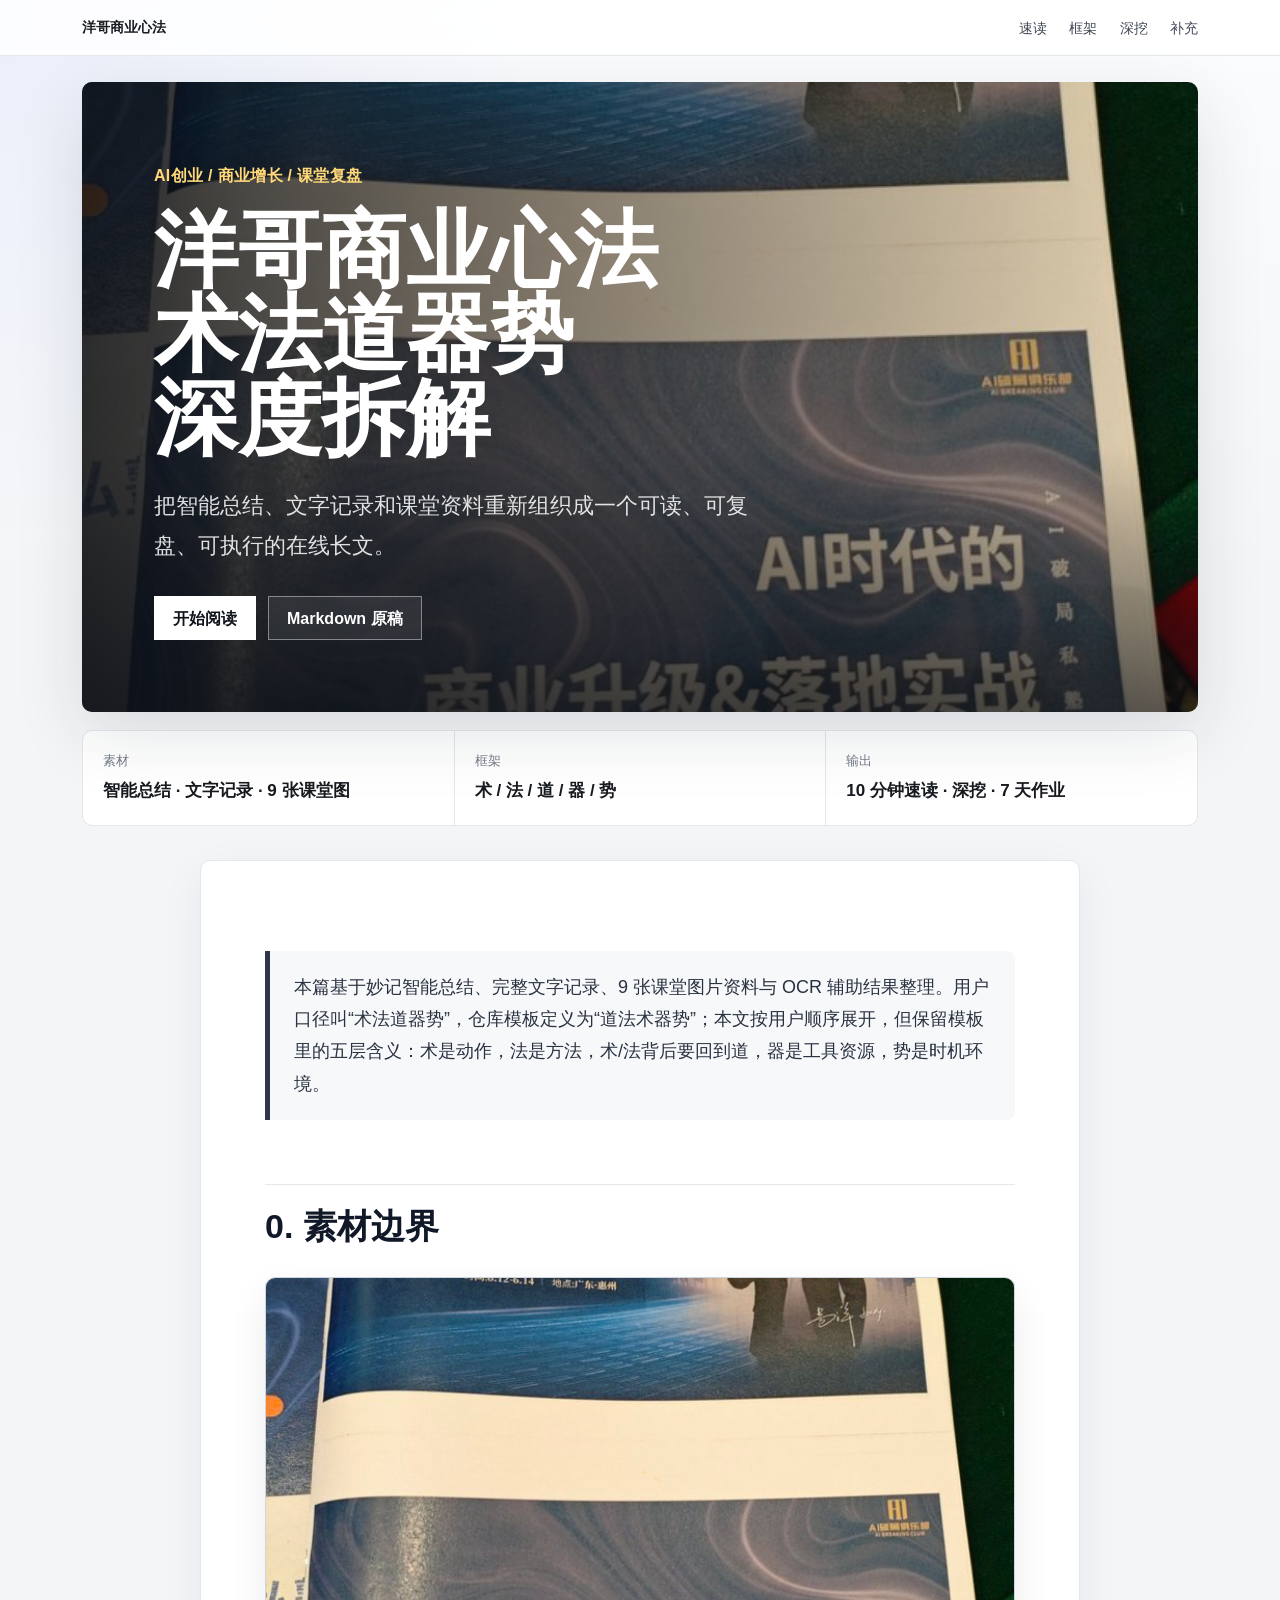
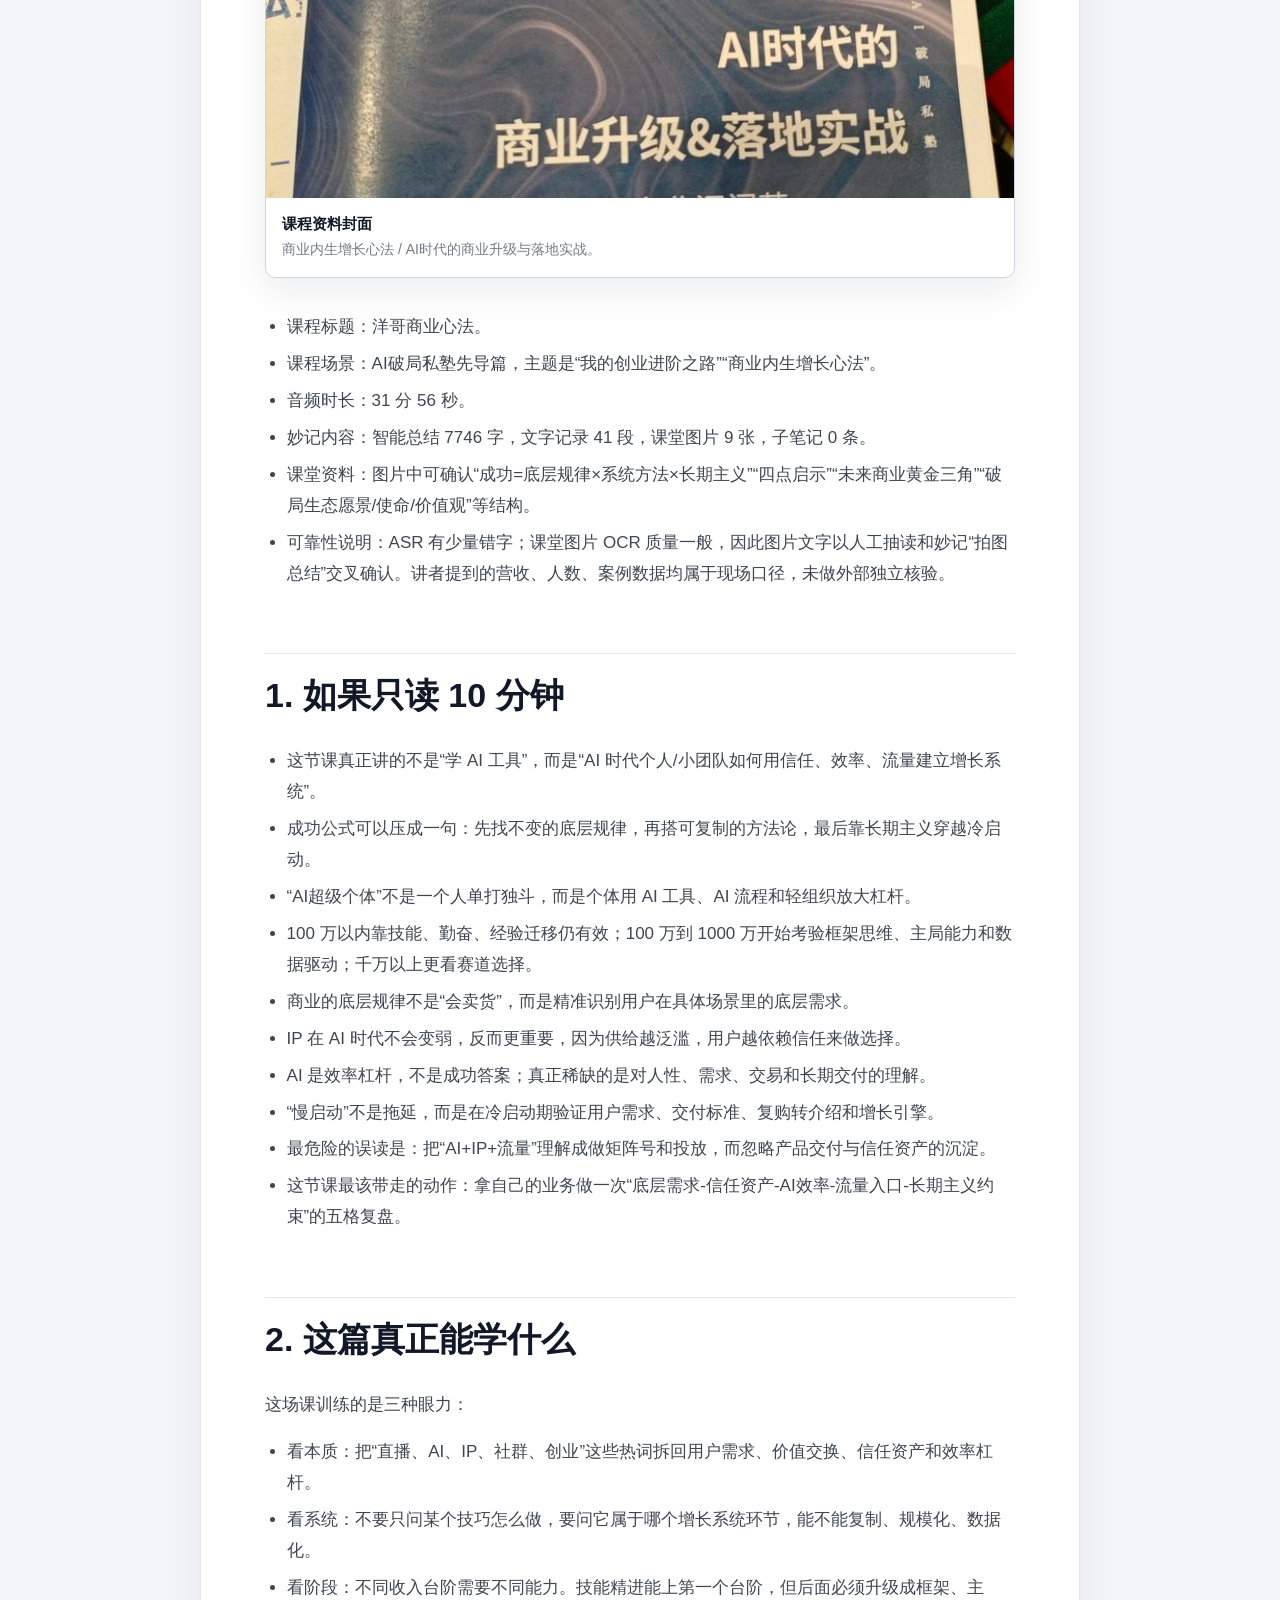
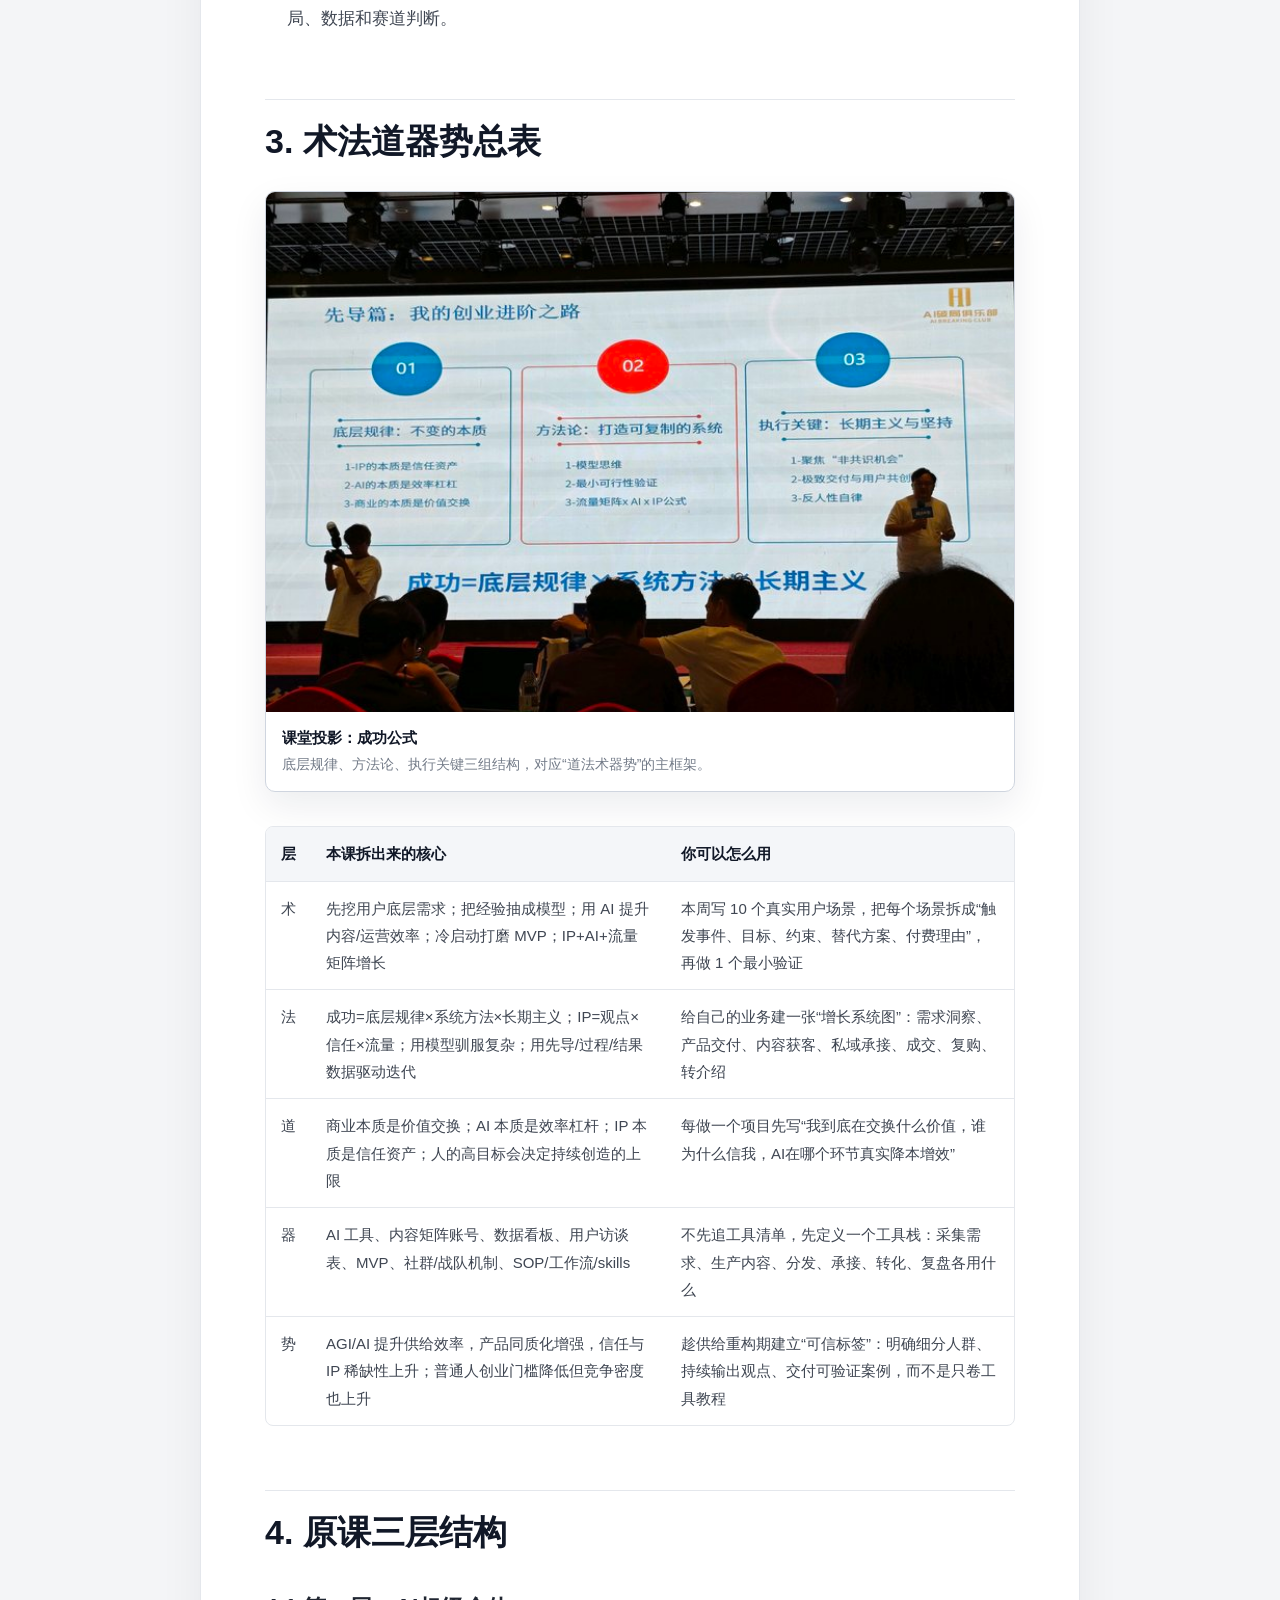
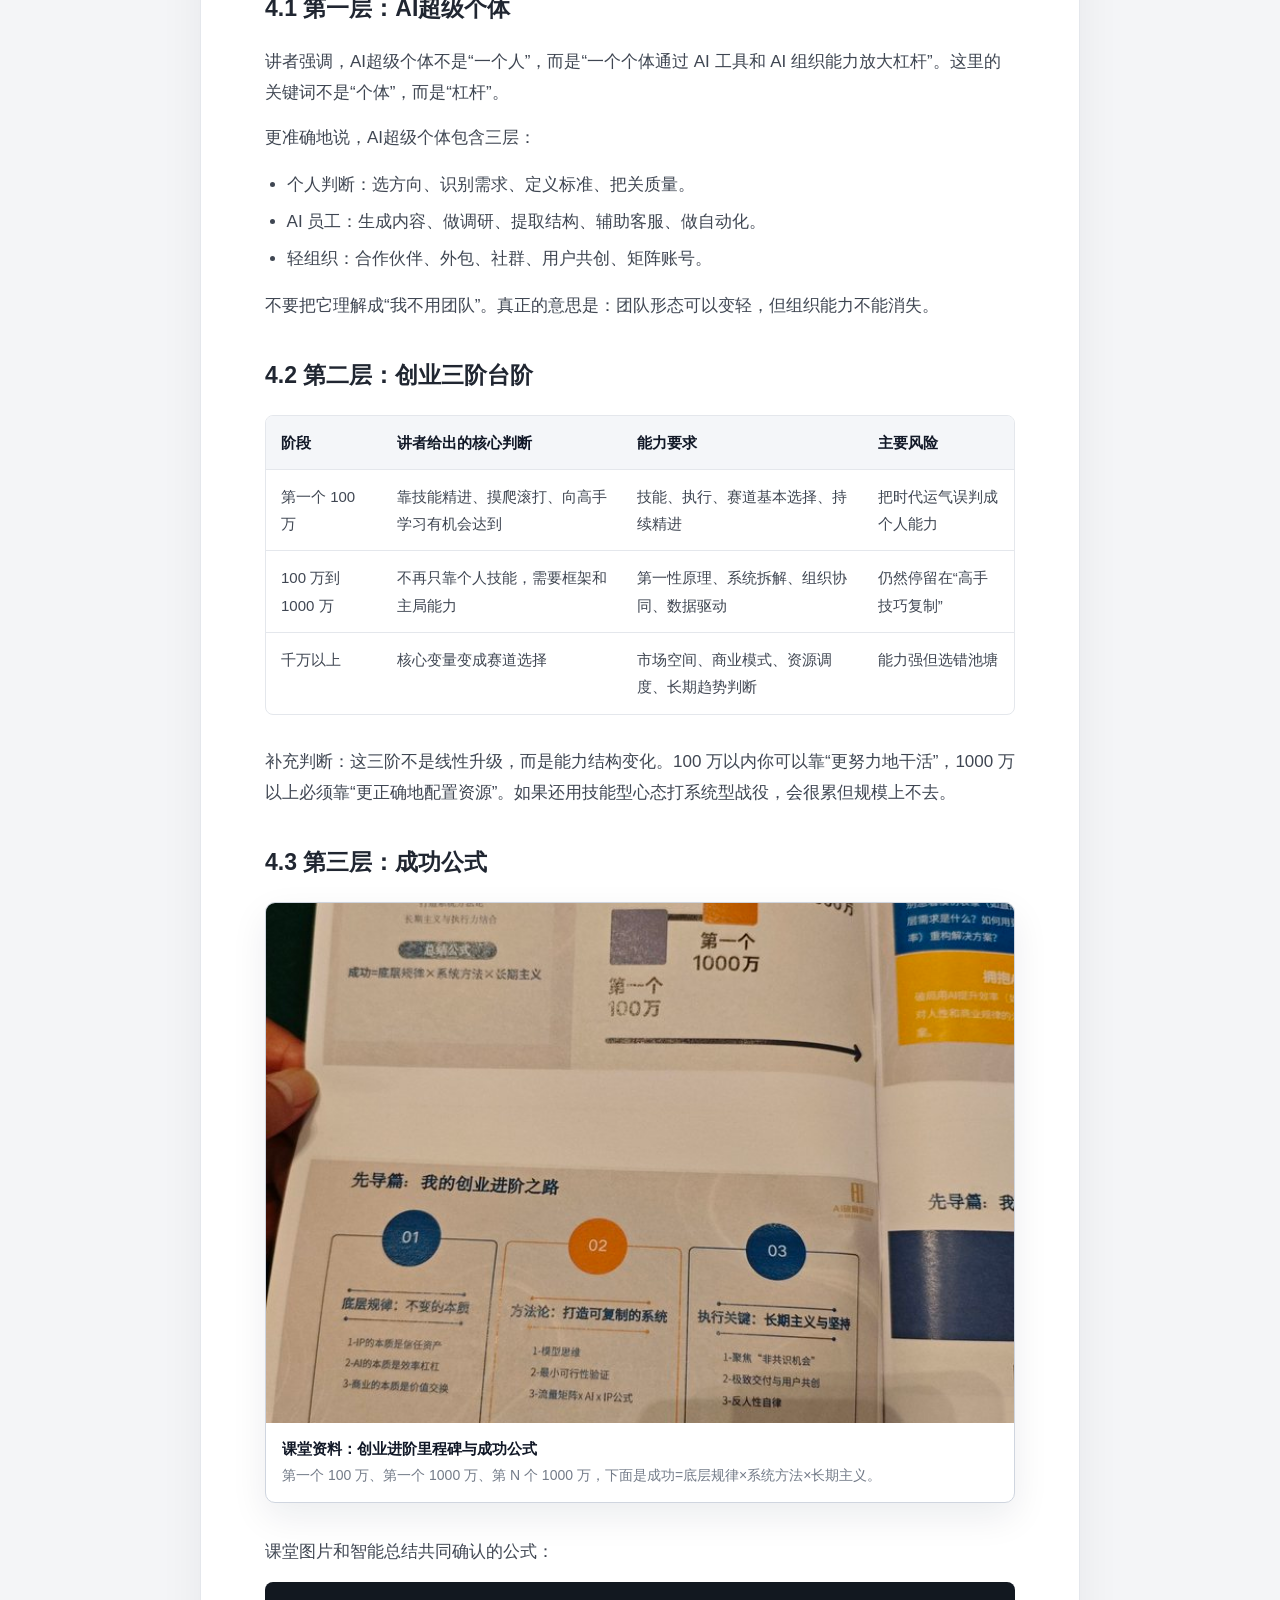
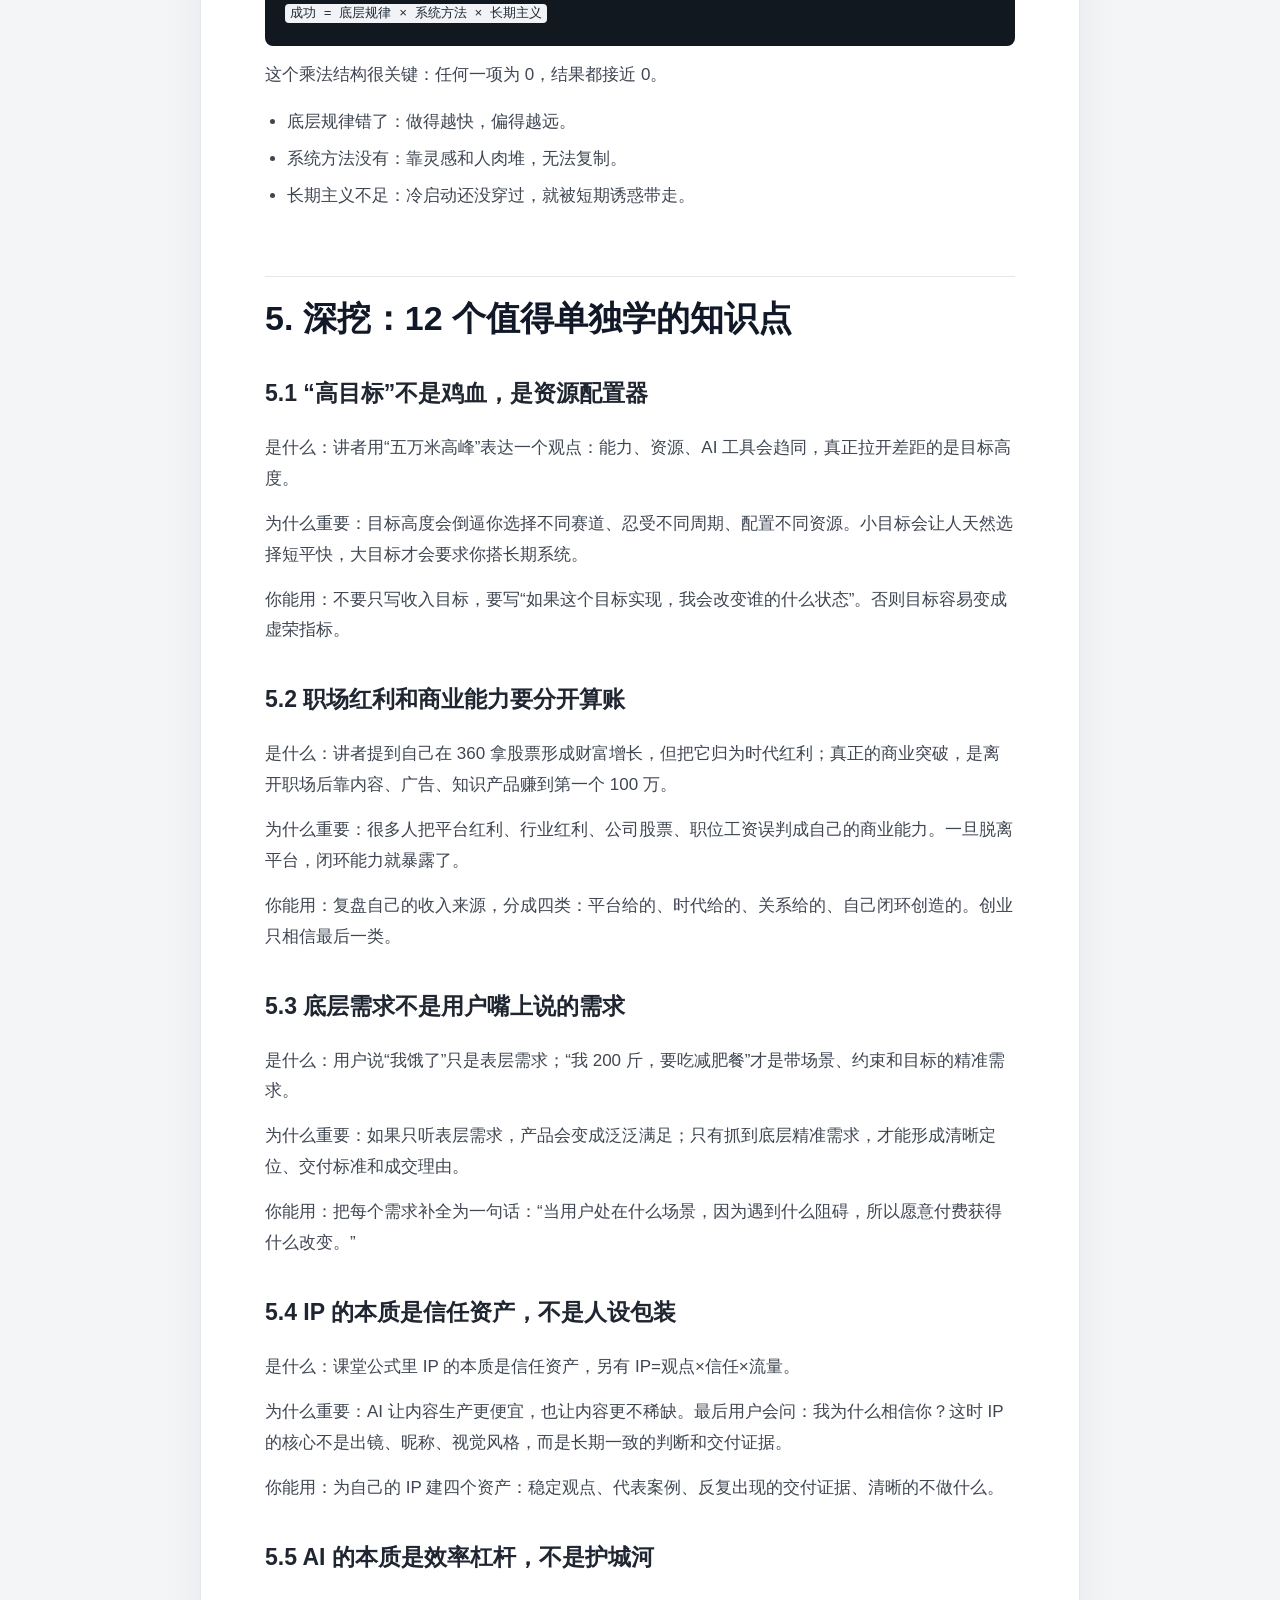
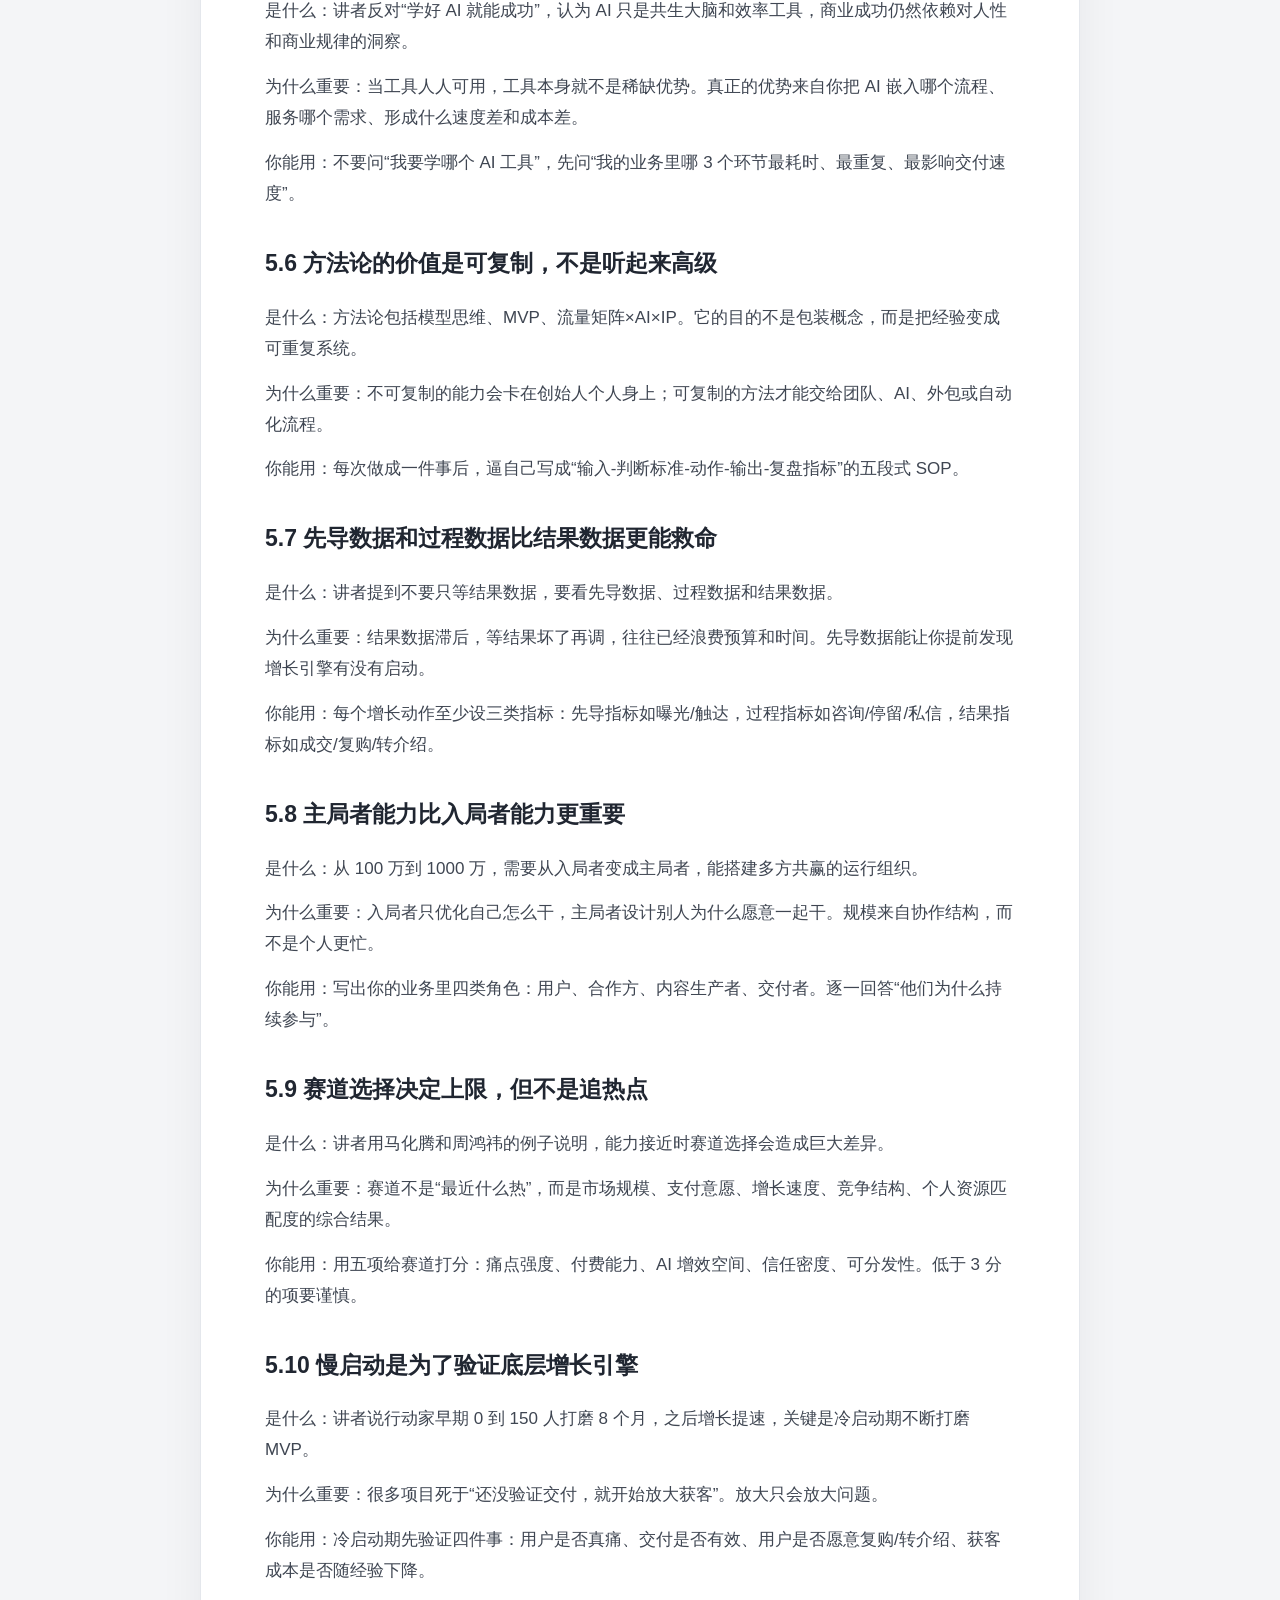
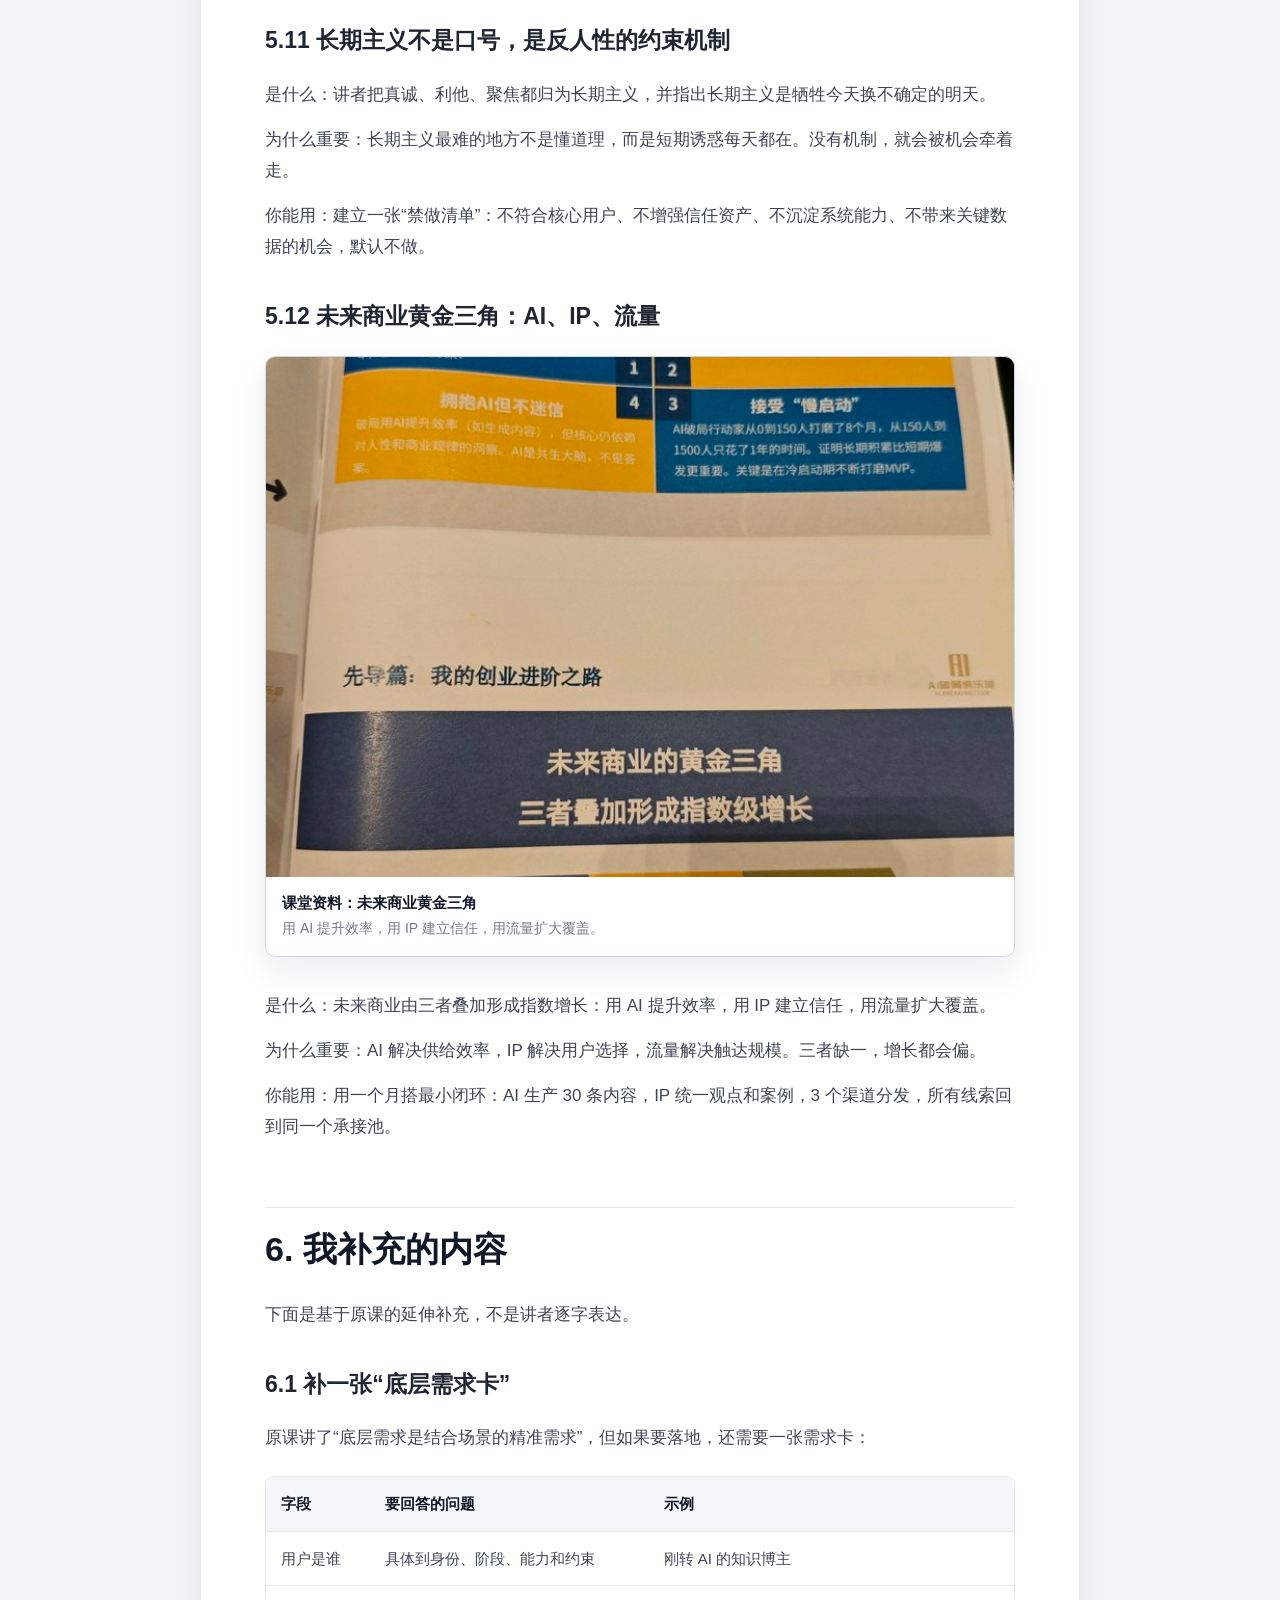
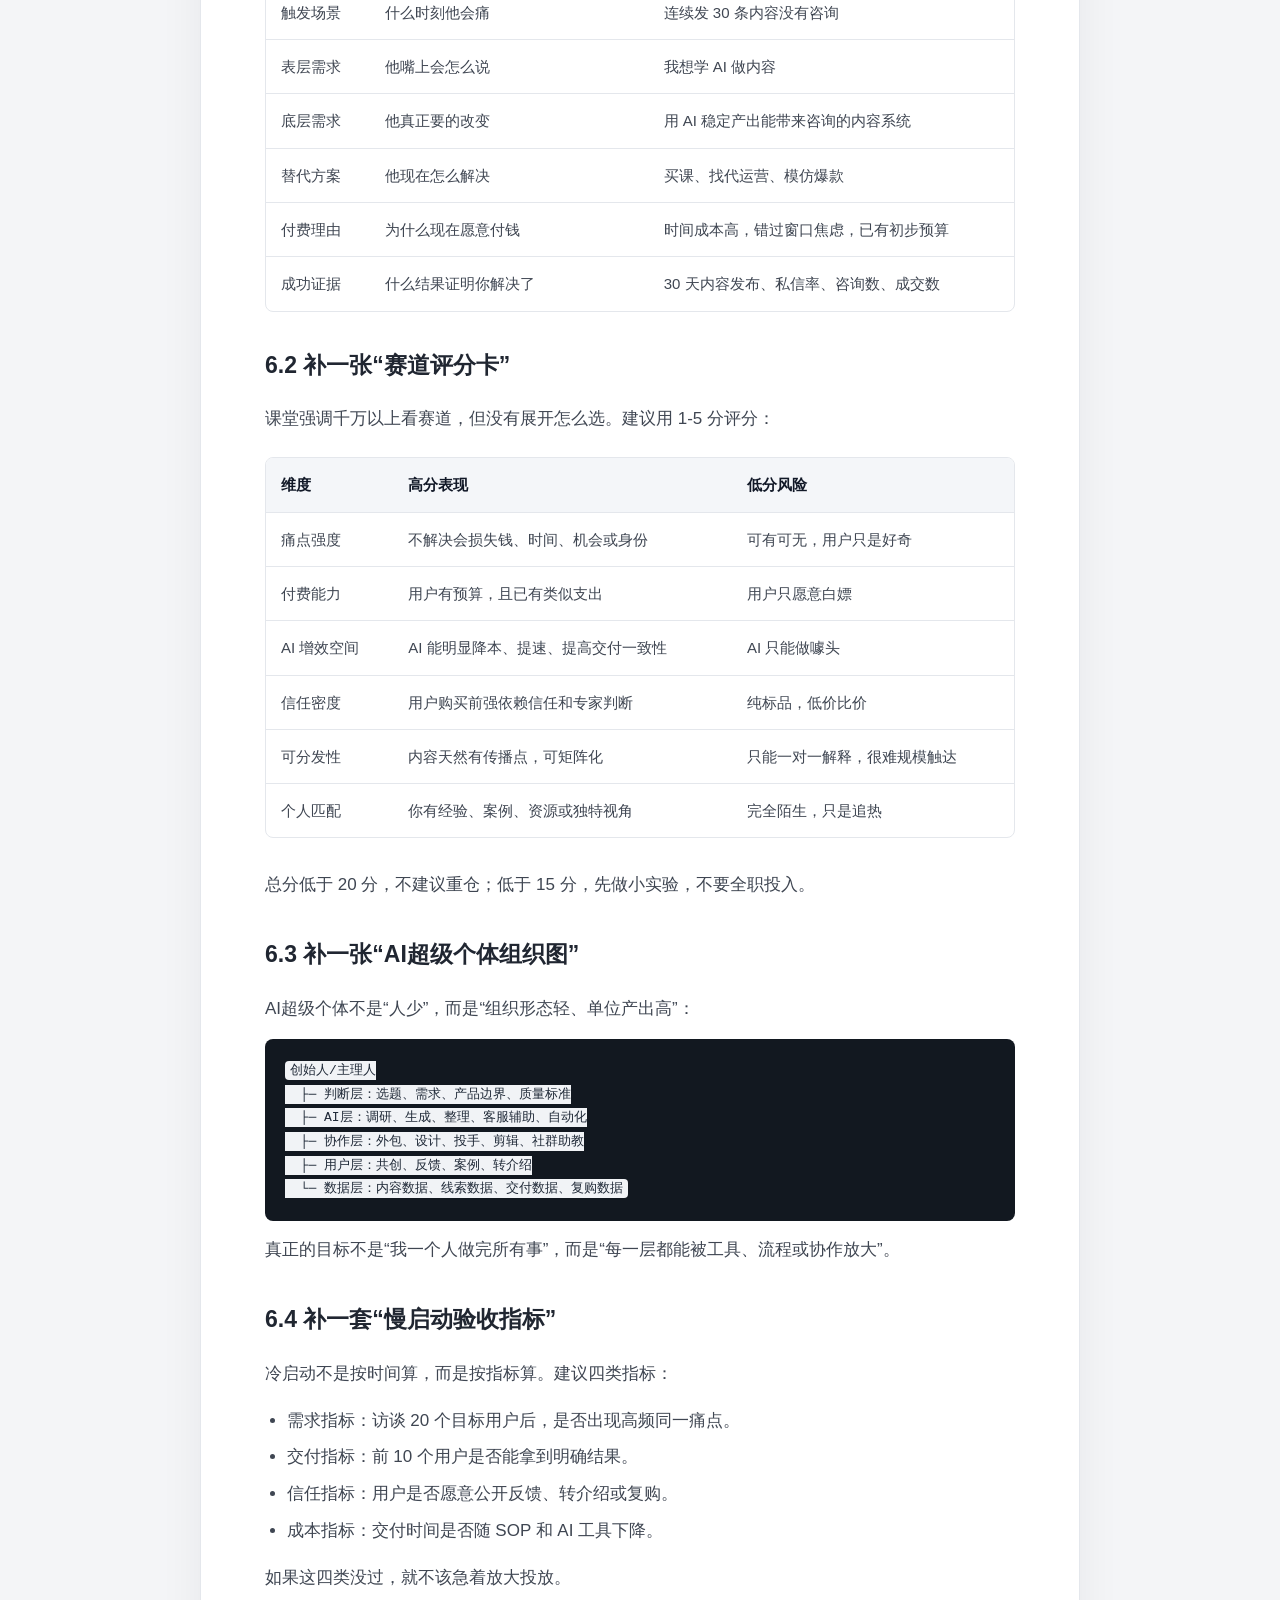
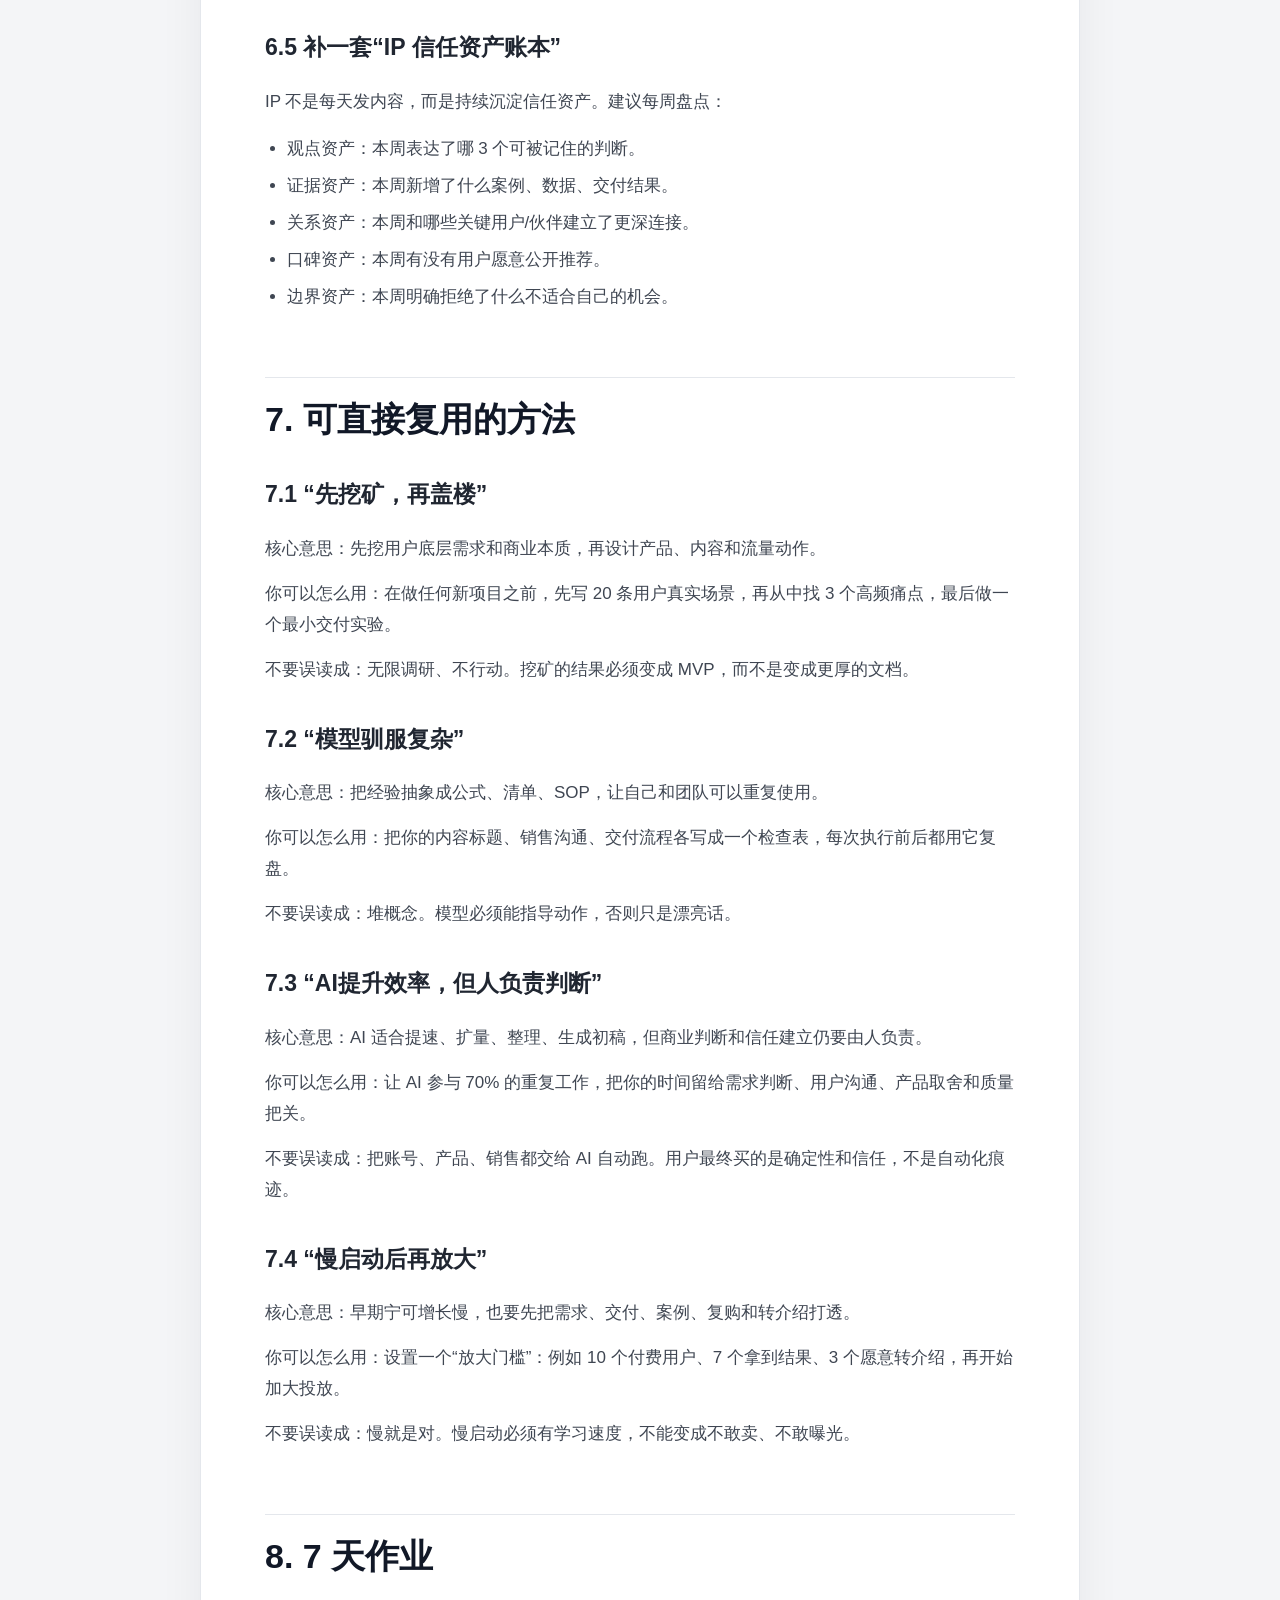
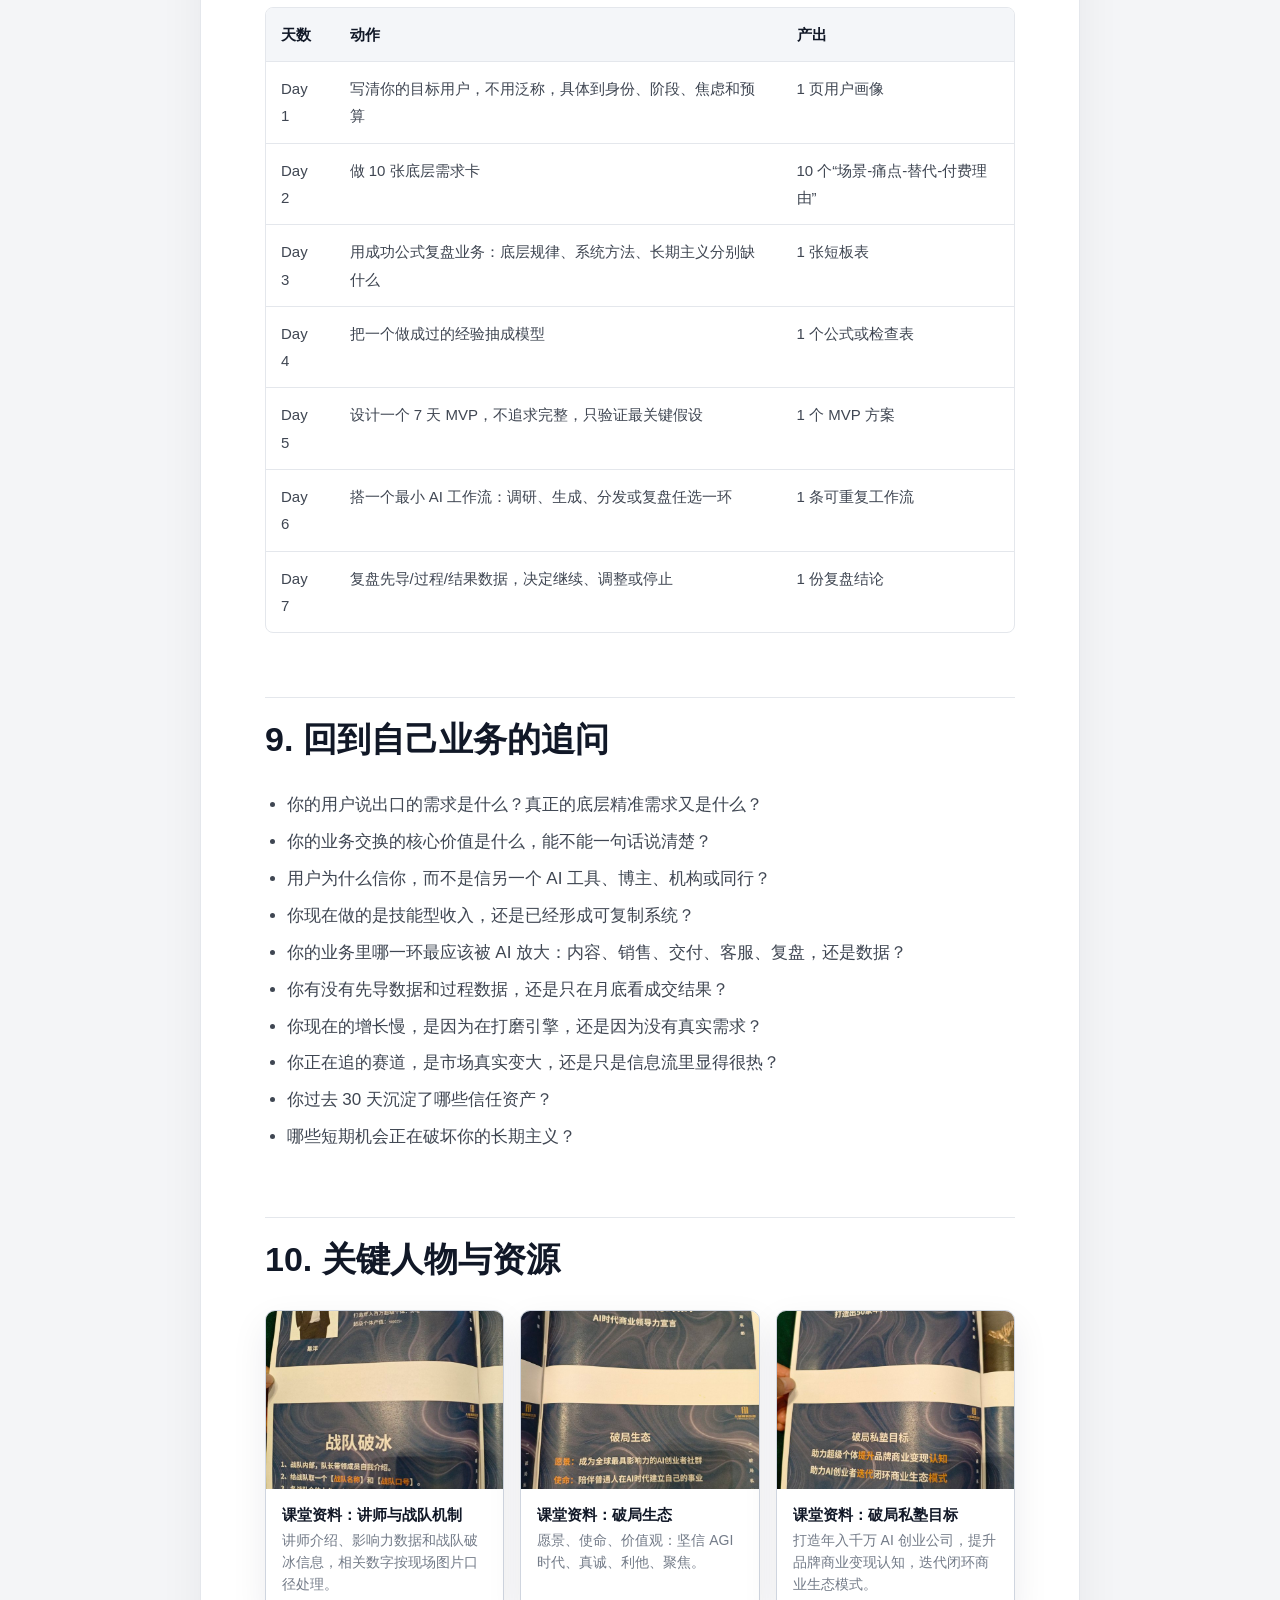
==== commit e4843fcc: "Improve article layout and inline materials" ====
--- a/index.html
+++ b/index.html
@@ -12,36 +12,45 @@
     <nav>
       <a href="#top" class="brand">洋哥商业心法</a>
       <div>
+        <a href="#1-如果只读-10-分钟">速读</a>
         <a href="#3-术法道器势总表">框架</a>
         <a href="#5-深挖-12-个值得单独学的知识点">深挖</a>
         <a href="#6-我补充的内容">补充</a>
-        <a href="#class-gallery">课堂资料</a>
       </div>
     </nav>
   </header>
 
   <main id="top">
     <section class="hero">
+      <div class="hero-overlay"></div>
       <div class="hero-copy">
-        <p class="meta">AI创业 / 商业增长 / 妙记拆解</p>
-        <h1>洋哥商业心法<br>术法道器势深度拆解</h1>
-        <p class="lead">把智能总结、文字记录、课堂资料拆成一个可直接阅读、复盘和执行的在线页面。</p>
+        <p class="meta">AI创业 / 商业增长 / 课堂复盘</p>
+        <h1>洋哥商业心法<br>术法道器势<br>深度拆解</h1>
+        <p class="lead">把智能总结、文字记录和课堂资料重新组织成一个可读、可复盘、可执行的在线长文。</p>
         <div class="actions">
           <a class="button primary" href="#1-如果只读-10-分钟">开始阅读</a>
-          <a class="button" href="analysis.md">查看 Markdown</a>
+          <a class="button ghost" href="analysis.md">Markdown 原稿</a>
         </div>
       </div>
-      <aside class="hero-panel">
-        <div><span>素材</span><strong>智能总结 + 文字记录 + 9 张课堂图</strong></div>
-        <div><span>框架</span><strong>术 · 法 · 道 · 器 · 势</strong></div>
-        <div><span>输出</span><strong>10 分钟速读 / 深挖 / 7 天作业</strong></div>
-      </aside>
+    </section>
+
+    <section class="summary-band" aria-label="页面摘要">
+      <div><span>素材</span><strong>智能总结 · 文字记录 · 9 张课堂图</strong></div>
+      <div><span>框架</span><strong>术 / 法 / 道 / 器 / 势</strong></div>
+      <div><span>输出</span><strong>10 分钟速读 · 深挖 · 7 天作业</strong></div>
     </section>
 
     <article class="content">
-<h1 id="洋哥商业心法-术法道器势深度拆解">洋哥商业心法 · 术法道器势深度拆解</h1>
 <blockquote>本篇基于妙记智能总结、完整文字记录、9 张课堂图片资料与 OCR 辅助结果整理。用户口径叫“术法道器势”，仓库模板定义为“道法术器势”；本文按用户顺序展开，但保留模板里的五层含义：术是动作，法是方法，术/法背后要回到道，器是工具资源，势是时机环境。</blockquote>
 <h2 id="0-素材边界">0. 素材边界</h2>
+<div class="material-single">
+<figure class="inline-material">
+  <a href="assets/class-images/03-003_aJR6Tk-01.jpg" target="_blank" rel="noreferrer">
+    <img src="assets/class-images/03-003_aJR6Tk-01.jpg" alt="课程资料封面" loading="lazy">
+  </a>
+  <figcaption><strong>课程资料封面</strong><span>商业内生增长心法 / AI时代的商业升级与落地实战。</span></figcaption>
+</figure>
+</div>
 <ul>
 <li>课程标题：洋哥商业心法。</li>
 <li>课程场景：AI破局私塾先导篇，主题是“我的创业进阶之路”“商业内生增长心法”。</li>
@@ -71,6 +80,14 @@
 <li>看阶段：不同收入台阶需要不同能力。技能精进能上第一个台阶，但后面必须升级成框架、主局、数据和赛道判断。</li>
 </ul>
 <h2 id="3-术法道器势总表">3. 术法道器势总表</h2>
+<div class="material-single">
+<figure class="inline-material">
+  <a href="assets/class-images/01-001_WadRXb-01.jpg" target="_blank" rel="noreferrer">
+    <img src="assets/class-images/01-001_WadRXb-01.jpg" alt="课堂投影：成功公式" loading="lazy">
+  </a>
+  <figcaption><strong>课堂投影：成功公式</strong><span>底层规律、方法论、执行关键三组结构，对应“道法术器势”的主框架。</span></figcaption>
+</figure>
+</div>
 <div class="table-wrap"><table><thead><tr><th>层</th><th>本课拆出来的核心</th><th>你可以怎么用</th></tr></thead><tbody><tr><td>术</td><td>先挖用户底层需求；把经验抽成模型；用 AI 提升内容/运营效率；冷启动打磨 MVP；IP+AI+流量矩阵增长</td><td>本周写 10 个真实用户场景，把每个场景拆成“触发事件、目标、约束、替代方案、付费理由”，再做 1 个最小验证</td></tr><tr><td>法</td><td>成功=底层规律×系统方法×长期主义；IP=观点×信任×流量；用模型驯服复杂；用先导/过程/结果数据驱动迭代</td><td>给自己的业务建一张“增长系统图”：需求洞察、产品交付、内容获客、私域承接、成交、复购、转介绍</td></tr><tr><td>道</td><td>商业本质是价值交换；AI 本质是效率杠杆；IP 本质是信任资产；人的高目标会决定持续创造的上限</td><td>每做一个项目先写“我到底在交换什么价值，谁为什么信我，AI在哪个环节真实降本增效”</td></tr><tr><td>器</td><td>AI 工具、内容矩阵账号、数据看板、用户访谈表、MVP、社群/战队机制、SOP/工作流/skills</td><td>不先追工具清单，先定义一个工具栈：采集需求、生产内容、分发、承接、转化、复盘各用什么</td></tr><tr><td>势</td><td>AGI/AI 提升供给效率，产品同质化增强，信任与 IP 稀缺性上升；普通人创业门槛降低但竞争密度也上升</td><td>趁供给重构期建立“可信标签”：明确细分人群、持续输出观点、交付可验证案例，而不是只卷工具教程</td></tr></tbody></table></div>
 <h2 id="4-原课三层结构">4. 原课三层结构</h2>
 <h3 id="4-1-第一层-ai超级个体">4.1 第一层：AI超级个体</h3>
@@ -86,6 +103,14 @@
 <div class="table-wrap"><table><thead><tr><th>阶段</th><th>讲者给出的核心判断</th><th>能力要求</th><th>主要风险</th></tr></thead><tbody><tr><td>第一个 100 万</td><td>靠技能精进、摸爬滚打、向高手学习有机会达到</td><td>技能、执行、赛道基本选择、持续精进</td><td>把时代运气误判成个人能力</td></tr><tr><td>100 万到 1000 万</td><td>不再只靠个人技能，需要框架和主局能力</td><td>第一性原理、系统拆解、组织协同、数据驱动</td><td>仍然停留在“高手技巧复制”</td></tr><tr><td>千万以上</td><td>核心变量变成赛道选择</td><td>市场空间、商业模式、资源调度、长期趋势判断</td><td>能力强但选错池塘</td></tr></tbody></table></div>
 <p>补充判断：这三阶不是线性升级，而是能力结构变化。100 万以内你可以靠“更努力地干活”，1000 万以上必须靠“更正确地配置资源”。如果还用技能型心态打系统型战役，会很累但规模上不去。</p>
 <h3 id="4-3-第三层-成功公式">4.3 第三层：成功公式</h3>
+<div class="material-single">
+<figure class="inline-material">
+  <a href="assets/class-images/08-008_2irXy8-01.jpg" target="_blank" rel="noreferrer">
+    <img src="assets/class-images/08-008_2irXy8-01.jpg" alt="课堂资料：创业进阶里程碑与成功公式" loading="lazy">
+  </a>
+  <figcaption><strong>课堂资料：创业进阶里程碑与成功公式</strong><span>第一个 100 万、第一个 1000 万、第 N 个 1000 万，下面是成功=底层规律×系统方法×长期主义。</span></figcaption>
+</figure>
+</div>
 <p>课堂图片和智能总结共同确认的公式：</p>
 <pre><code>成功 = 底层规律 × 系统方法 × 长期主义</code></pre>
 <p>这个乘法结构很关键：任何一项为 0，结果都接近 0。</p>
@@ -140,6 +165,14 @@
 <p>为什么重要：长期主义最难的地方不是懂道理，而是短期诱惑每天都在。没有机制，就会被机会牵着走。</p>
 <p>你能用：建立一张“禁做清单”：不符合核心用户、不增强信任资产、不沉淀系统能力、不带来关键数据的机会，默认不做。</p>
 <h3 id="5-12-未来商业黄金三角-ai-ip-流量">5.12 未来商业黄金三角：AI、IP、流量</h3>
+<div class="material-single">
+<figure class="inline-material">
+  <a href="assets/class-images/09-009_4YSOi6-01.jpg" target="_blank" rel="noreferrer">
+    <img src="assets/class-images/09-009_4YSOi6-01.jpg" alt="课堂资料：未来商业黄金三角" loading="lazy">
+  </a>
+  <figcaption><strong>课堂资料：未来商业黄金三角</strong><span>用 AI 提升效率，用 IP 建立信任，用流量扩大覆盖。</span></figcaption>
+</figure>
+</div>
 <p>是什么：未来商业由三者叠加形成指数增长：用 AI 提升效率，用 IP 建立信任，用流量扩大覆盖。</p>
 <p>为什么重要：AI 解决供给效率，IP 解决用户选择，流量解决触达规模。三者缺一，增长都会偏。</p>
 <p>你能用：用一个月搭最小闭环：AI 生产 30 条内容，IP 统一观点和案例，3 个渠道分发，所有线索回到同一个承接池。</p>
@@ -212,8 +245,42 @@
 <li>哪些短期机会正在破坏你的长期主义？</li>
 </ul>
 <h2 id="10-关键人物与资源">10. 关键人物与资源</h2>
+<div class="material-cluster">
+<figure class="inline-material">
+  <a href="assets/class-images/04-004_N9x3aV-01.jpg" target="_blank" rel="noreferrer">
+    <img src="assets/class-images/04-004_N9x3aV-01.jpg" alt="课堂资料：讲师与战队机制" loading="lazy">
+  </a>
+  <figcaption><strong>课堂资料：讲师与战队机制</strong><span>讲师介绍、影响力数据和战队破冰信息，相关数字按现场图片口径处理。</span></figcaption>
+</figure>
+<figure class="inline-material">
+  <a href="assets/class-images/05-005_ZB1Yt8-01.jpg" target="_blank" rel="noreferrer">
+    <img src="assets/class-images/05-005_ZB1Yt8-01.jpg" alt="课堂资料：破局生态" loading="lazy">
+  </a>
+  <figcaption><strong>课堂资料：破局生态</strong><span>愿景、使命、价值观：坚信 AGI 时代、真诚、利他、聚焦。</span></figcaption>
+</figure>
+<figure class="inline-material">
+  <a href="assets/class-images/06-006_hrgnBL-01.jpg" target="_blank" rel="noreferrer">
+    <img src="assets/class-images/06-006_hrgnBL-01.jpg" alt="课堂资料：破局私塾目标" loading="lazy">
+  </a>
+  <figcaption><strong>课堂资料：破局私塾目标</strong><span>打造年入千万 AI 创业公司，提升品牌商业变现认知，迭代闭环商业生态模式。</span></figcaption>
+</figure>
+</div>
 <div class="table-wrap"><table><thead><tr><th>人/资源</th><th>来源信息</th><th>对你的价值</th></tr></thead><tbody><tr><td>易洋</td><td>讲者，课堂图片显示其为破局私塾/AI破局相关主理人；若干影响力和社群规模数字为现场图片口径</td><td>可作为 AI 创业、商业增长、IP 信任资产方法论的观察对象</td></tr><tr><td>AI破局私塾</td><td>课程场景，图片显示主题为“AI时代商业升级&amp;落地实战”“AI破局私塾商业闭门营”</td><td>代表一类“AI+商业认知+社群交付”的知识产品模式</td></tr><tr><td>破局生态</td><td>图片材料显示愿景、使命、价值观和目标</td><td>可研究其如何用愿景、社群、IP、矩阵内容包装成信任资产</td></tr><tr><td>行动家/战队机制</td><td>转写中提到冷启动、战队增长、用户共创</td><td>可作为社群运营、冷启动和活动拉新的案例</td></tr><tr><td>课堂图片资料</td><td>9 张本地图片已保存到 class-materials/images</td><td>可复核公式、启示、黄金三角、愿景使命等结构</td></tr></tbody></table></div>
 <h2 id="11-课堂资料补全清单">11. 课堂资料补全清单</h2>
+<div class="material-cluster">
+<figure class="inline-material">
+  <a href="assets/class-images/02-002_FPxXcR-01.jpg" target="_blank" rel="noreferrer">
+    <img src="assets/class-images/02-002_FPxXcR-01.jpg" alt="课堂投影：对创业者的启示" loading="lazy">
+  </a>
+  <figcaption><strong>课堂投影：对创业者的启示</strong><span>先挖矿再盖楼、用模型驯服复杂、接受慢启动、拥抱 AI 但不迷信。</span></figcaption>
+</figure>
+<figure class="inline-material">
+  <a href="assets/class-images/07-007_IG4eG7-01.jpg" target="_blank" rel="noreferrer">
+    <img src="assets/class-images/07-007_IG4eG7-01.jpg" alt="课堂资料：勇攀高峰 / 商业 IP" loading="lazy">
+  </a>
+  <figcaption><strong>课堂资料：勇攀高峰 / 商业 IP</strong><span>把目标高度和商业 IP 打造放在同一条创业进阶路径里。</span></figcaption>
+</figure>
+</div>
 <div class="table-wrap"><table><thead><tr><th>图片</th><th>时间点</th><th>可确认信息</th></tr></thead><tbody><tr><td>01-001_WadRXb</td><td>16:12</td><td>成功公式三组件：底层规律、方法论、执行关键；底层规律含 IP、AI、商业本质；方法论含模型思维、MVP、流量矩阵×AI×IP</td></tr><tr><td>02-002_FPxXcR</td><td>20:42</td><td>对创业者四点启示：先挖矿再盖楼、用模型驯服复杂、接受慢启动、拥抱 AI 但不迷信</td></tr><tr><td>03-003_aJR6Tk</td><td>25:00</td><td>课程/物料标题：商业内生增长心法；AI时代的商业升级&amp;落地实战；AI破局私塾商业闭门营</td></tr><tr><td>04-004_N9x3aV</td><td>25:13</td><td>讲师介绍与战队破冰说明；规模数字为图片口径，需独立核验</td></tr><tr><td>05-005_ZB1Yt8</td><td>25:29</td><td>破局私塾开场致辞；AI时代商业领导力宣言；破局生态愿景、使命、价值观</td></tr><tr><td>06-006_hrgnBL</td><td>25:43</td><td>破局私塾愿景与目标：打造年入千万 AI 创业公司、提升品牌商业变现认知、迭代闭环商业生态模式</td></tr><tr><td>07-007_IG4eG7</td><td>25:52</td><td>勇攀高峰；Part 01：商业 IP 的打造与认知</td></tr><tr><td>08-008_2irXy8</td><td>26:02</td><td>创业进阶里程碑：第一个 100 万、第一个 1000 万、第 N 个 1000 万；成功公式</td></tr><tr><td>09-009_4YSOi6</td><td>26:10</td><td>对创业者启示与未来商业黄金三角：AI 提效、IP 建信任、流量扩覆盖</td></tr></tbody></table></div>
 <h2 id="12-金句与拆解">12. 金句与拆解</h2>
 <div class="table-wrap"><table><thead><tr><th>原话</th><th>这句在说什么</th></tr></thead><tbody><tr><td>“所有的成功和增长都来自你今天视野的盲区。”</td><td>增长首先是认知边界问题，不只是执行问题</td></tr><tr><td>“在关键点上极致的投入就会带来极致的回报。”</td><td>不平均用力，要识别战略窗口</td></tr><tr><td>“成功或者取得成就等于底层规律乘以系统方法乘以长期主义。”</td><td>成功不是单点能力，而是乘法系统</td></tr><tr><td>“底层需求是跟场景结合的精准需求。”</td><td>用户研究必须带场景、约束和目标</td></tr><tr><td>“AI 是共生大脑，但绝对不是我们的答案。”</td><td>AI 解决效率，人解决判断、信任和交易</td></tr><tr><td>“谁有 IP 我信谁，我喜欢谁我买谁。”</td><td>同质化供给时代，信任会变成购买捷径</td></tr></tbody></table></div>
@@ -233,76 +300,6 @@
 <li>“我补充的内容”章节属于基于原课的落地延伸，不是讲者原话。</li>
 </ul>
     </article>
-
-    <section id="class-gallery" class="gallery-section">
-      <h2>课堂资料图片</h2>
-      <p>以下为课堂资料本地副本，用于复核公式、启示、黄金三角和破局生态信息。</p>
-      <div class="gallery">
-
-        <figure>
-          <a href="assets/class-images/01-001_WadRXb-01.jpg" target="_blank" rel="noreferrer">
-            <img src="assets/class-images/01-001_WadRXb-01.jpg" alt="课堂资料 1" loading="lazy">
-          </a>
-          <figcaption>课堂资料 1</figcaption>
-        </figure>
-
-        <figure>
-          <a href="assets/class-images/02-002_FPxXcR-01.jpg" target="_blank" rel="noreferrer">
-            <img src="assets/class-images/02-002_FPxXcR-01.jpg" alt="课堂资料 2" loading="lazy">
-          </a>
-          <figcaption>课堂资料 2</figcaption>
-        </figure>
-
-        <figure>
-          <a href="assets/class-images/03-003_aJR6Tk-01.jpg" target="_blank" rel="noreferrer">
-            <img src="assets/class-images/03-003_aJR6Tk-01.jpg" alt="课堂资料 3" loading="lazy">
-          </a>
-          <figcaption>课堂资料 3</figcaption>
-        </figure>
-
-        <figure>
-          <a href="assets/class-images/04-004_N9x3aV-01.jpg" target="_blank" rel="noreferrer">
-            <img src="assets/class-images/04-004_N9x3aV-01.jpg" alt="课堂资料 4" loading="lazy">
-          </a>
-          <figcaption>课堂资料 4</figcaption>
-        </figure>
-
-        <figure>
-          <a href="assets/class-images/05-005_ZB1Yt8-01.jpg" target="_blank" rel="noreferrer">
-            <img src="assets/class-images/05-005_ZB1Yt8-01.jpg" alt="课堂资料 5" loading="lazy">
-          </a>
-          <figcaption>课堂资料 5</figcaption>
-        </figure>
-
-        <figure>
-          <a href="assets/class-images/06-006_hrgnBL-01.jpg" target="_blank" rel="noreferrer">
-            <img src="assets/class-images/06-006_hrgnBL-01.jpg" alt="课堂资料 6" loading="lazy">
-          </a>
-          <figcaption>课堂资料 6</figcaption>
-        </figure>
-
-        <figure>
-          <a href="assets/class-images/07-007_IG4eG7-01.jpg" target="_blank" rel="noreferrer">
-            <img src="assets/class-images/07-007_IG4eG7-01.jpg" alt="课堂资料 7" loading="lazy">
-          </a>
-          <figcaption>课堂资料 7</figcaption>
-        </figure>
-
-        <figure>
-          <a href="assets/class-images/08-008_2irXy8-01.jpg" target="_blank" rel="noreferrer">
-            <img src="assets/class-images/08-008_2irXy8-01.jpg" alt="课堂资料 8" loading="lazy">
-          </a>
-          <figcaption>课堂资料 8</figcaption>
-        </figure>
-
-        <figure>
-          <a href="assets/class-images/09-009_4YSOi6-01.jpg" target="_blank" rel="noreferrer">
-            <img src="assets/class-images/09-009_4YSOi6-01.jpg" alt="课堂资料 9" loading="lazy">
-          </a>
-          <figcaption>课堂资料 9</figcaption>
-        </figure>
-      </div>
-    </section>
   </main>
 </body>
 </html>
--- a/styles.css
+++ b/styles.css
@@ -1,38 +1,51 @@
 :root {
   color-scheme: light;
-  --bg: #f7f5ef;
-  --paper: #fffdf8;
-  --ink: #1f2933;
-  --muted: #68727f;
-  --line: #ded6c8;
-  --accent: #1f6f78;
-  --accent-2: #c46b2e;
-  --dark: #172126;
-}
-
-* { box-sizing: border-box; }
-html { scroll-behavior: smooth; }
+  --page: #f4f5f7;
+  --paper: #ffffff;
+  --ink: #171a1f;
+  --soft-ink: #3f4652;
+  --muted: #737b88;
+  --line: #e4e7ec;
+  --line-strong: #cfd5df;
+  --accent: #2457d6;
+  --accent-ink: #173ea5;
+  --warm: #b35a24;
+  --quote-bg: #f7f8fa;
+  --mark: rgba(255, 214, 102, 0.34);
+  --shadow: 0 22px 70px rgba(19, 29, 45, 0.12);
+}
+
+* {
+  box-sizing: border-box;
+}
+
+html {
+  scroll-behavior: smooth;
+}
+
 body {
   margin: 0;
-  background: var(--bg);
+  background:
+    radial-gradient(circle at top left, rgba(36, 87, 214, 0.08), transparent 34rem),
+    linear-gradient(180deg, #fbfcfe 0%, var(--page) 38rem);
   color: var(--ink);
   font-family: -apple-system, BlinkMacSystemFont, "Segoe UI", "PingFang SC", "Hiragino Sans GB", "Microsoft YaHei", sans-serif;
-  line-height: 1.75;
+  line-height: 1.82;
 }
 
 .site-header {
   position: sticky;
   top: 0;
   z-index: 20;
-  background: rgba(247, 245, 239, 0.92);
-  backdrop-filter: blur(14px);
+  background: rgba(255, 255, 255, 0.86);
+  backdrop-filter: blur(16px);
   border-bottom: 1px solid var(--line);
 }
 
 nav {
-  max-width: 1180px;
+  max-width: 1160px;
   margin: 0 auto;
-  padding: 14px 24px;
+  padding: 13px 22px;
   display: flex;
   justify-content: space-between;
   align-items: center;
@@ -40,56 +53,83 @@
 }
 
 nav a {
-  color: var(--dark);
+  color: var(--soft-ink);
   text-decoration: none;
   font-size: 14px;
   margin-left: 18px;
 }
+
+nav a:hover {
+  color: var(--accent);
+}
+
 .brand {
+  color: var(--ink);
   font-weight: 800;
   margin-left: 0;
 }
 
 main {
-  max-width: 1180px;
+  max-width: 1160px;
   margin: 0 auto;
-  padding: 28px 24px 80px;
+  padding: 26px 22px 80px;
 }
 
 .hero {
-  min-height: 72vh;
-  display: grid;
-  grid-template-columns: minmax(0, 1fr) 360px;
-  gap: 48px;
-  align-items: center;
-  border-bottom: 1px solid var(--line);
+  min-height: 70vh;
+  position: relative;
+  display: flex;
+  align-items: flex-end;
+  overflow: hidden;
+  border-radius: 10px;
+  background-image: url("assets/class-images/03-003_aJR6Tk-01.jpg");
+  background-size: cover;
+  background-position: center;
+  box-shadow: var(--shadow);
+}
+
+.hero-overlay {
+  position: absolute;
+  inset: 0;
+  background:
+    linear-gradient(90deg, rgba(10, 14, 21, 0.86), rgba(10, 14, 21, 0.48) 46%, rgba(10, 14, 21, 0.08)),
+    linear-gradient(0deg, rgba(10, 14, 21, 0.62), transparent 42%);
+}
+
+.hero-copy {
+  position: relative;
+  max-width: 780px;
+  padding: clamp(30px, 6vw, 72px);
+  color: #fff;
 }
 
 .meta {
-  color: var(--accent-2);
-  font-weight: 700;
+  color: #ffd87a;
+  font-weight: 800;
   margin: 0 0 18px;
+  letter-spacing: 0.02em;
 }
 
 h1 {
-  font-size: clamp(44px, 8vw, 86px);
-  line-height: 0.98;
+  font-size: clamp(44px, 7.5vw, 84px);
+  line-height: 1;
   letter-spacing: 0;
   margin: 0;
-  color: var(--dark);
+  overflow-wrap: anywhere;
 }
 
 .lead {
-  max-width: 680px;
-  color: var(--muted);
-  font-size: 20px;
-  margin: 28px 0;
+  max-width: 660px;
+  color: rgba(255, 255, 255, 0.86);
+  font-size: clamp(18px, 2.2vw, 22px);
+  margin: 26px 0 0;
 }
 
 .actions {
   display: flex;
-  gap: 14px;
+  gap: 12px;
   flex-wrap: wrap;
+  margin-top: 30px;
 }
 
 .button {
@@ -98,161 +138,274 @@
   justify-content: center;
   min-height: 44px;
   padding: 0 18px;
+  border: 1px solid rgba(255, 255, 255, 0.42);
+  color: #fff;
+  text-decoration: none;
+  font-weight: 750;
+}
+
+.button.primary {
+  background: #fff;
+  border-color: #fff;
+  color: #10151c;
+}
+
+.button.ghost {
+  background: rgba(255, 255, 255, 0.08);
+}
+
+.summary-band {
+  display: grid;
+  grid-template-columns: repeat(3, minmax(0, 1fr));
+  gap: 1px;
+  overflow: hidden;
+  margin-top: 18px;
   border: 1px solid var(--line);
-  color: var(--dark);
-  text-decoration: none;
+  border-radius: 10px;
+  background: var(--line);
+}
+
+.summary-band div {
   background: var(--paper);
-  font-weight: 700;
-}
-.button.primary {
-  background: var(--dark);
-  border-color: var(--dark);
-  color: #fff;
-}
-
-.hero-panel {
-  background: var(--dark);
-  color: #fff;
-  padding: 26px;
-  border-radius: 6px;
-  box-shadow: 0 24px 60px rgba(23, 33, 38, 0.16);
-}
-.hero-panel div {
-  padding: 18px 0;
-  border-bottom: 1px solid rgba(255, 255, 255, 0.16);
-}
-.hero-panel div:last-child { border-bottom: 0; }
-.hero-panel span {
+  padding: 18px 20px;
+}
+
+.summary-band span {
   display: block;
-  color: #9fb5bd;
+  color: var(--muted);
   font-size: 13px;
-  margin-bottom: 6px;
-}
-.hero-panel strong {
-  font-size: 18px;
+  margin-bottom: 3px;
+}
+
+.summary-band strong {
+  font-size: 17px;
+  background: none;
 }
 
 .content {
+  max-width: 880px;
+  margin: 34px auto 0;
   background: var(--paper);
-  margin-top: 42px;
-  padding: clamp(24px, 5vw, 64px);
+  padding: clamp(26px, 5vw, 64px);
   border: 1px solid var(--line);
-  border-radius: 6px;
-}
-
-.content h1 { font-size: 44px; line-height: 1.1; }
+  border-radius: 10px;
+  box-shadow: 0 14px 46px rgba(19, 29, 45, 0.06);
+}
+
+.content h1 {
+  font-size: clamp(34px, 5vw, 52px);
+  line-height: 1.12;
+  color: var(--ink);
+}
+
 .content h2 {
-  margin-top: 56px;
-  padding-top: 16px;
+  margin-top: 64px;
+  padding-top: 20px;
   border-top: 1px solid var(--line);
-  font-size: 30px;
-  line-height: 1.25;
-}
+  font-size: clamp(25px, 3.3vw, 34px);
+  line-height: 1.28;
+  color: #111827;
+}
+
 .content h3 {
-  margin-top: 34px;
-  font-size: 22px;
-}
+  margin-top: 38px;
+  font-size: 23px;
+  line-height: 1.38;
+  color: #202631;
+}
+
 .content h4 {
   font-size: 18px;
-  color: var(--accent);
+  color: var(--accent-ink);
 }
 
 .content p,
 .content li {
-  font-size: 16px;
-}
+  font-size: 17px;
+  color: var(--soft-ink);
+}
+
+.content p {
+  margin: 14px 0;
+}
+
+.content ul {
+  padding-left: 1.35em;
+}
+
+.content li + li {
+  margin-top: 6px;
+}
+
+.content strong {
+  color: #111827;
+  font-weight: 800;
+  background: linear-gradient(transparent 58%, var(--mark) 0);
+  box-decoration-break: clone;
+  -webkit-box-decoration-break: clone;
+}
+
 .content blockquote {
-  margin: 24px 0;
-  padding: 18px 22px;
-  border-left: 4px solid var(--accent);
-  background: #eef6f4;
-  color: #27444a;
-}
+  margin: 26px 0 30px;
+  padding: 20px 24px;
+  border-left: 5px solid #2d3748;
+  background: var(--quote-bg);
+  color: #293241;
+  border-radius: 0 8px 8px 0;
+}
+
+.content blockquote p,
+.content blockquote {
+  font-size: 18px;
+  line-height: 1.8;
+}
+
 .content code {
-  background: #efe9df;
+  background: #f1f3f6;
+  color: #1f2937;
   padding: 2px 5px;
   border-radius: 4px;
 }
+
 .content pre {
   overflow-x: auto;
-  background: #172126;
-  color: #eef5f4;
-  padding: 18px;
-  border-radius: 6px;
+  background: #121820;
+  color: #edf4f8;
+  padding: 20px;
+  border-radius: 8px;
 }
 
 .table-wrap {
   overflow-x: auto;
-  margin: 20px 0 28px;
+  margin: 22px 0 32px;
   border: 1px solid var(--line);
-  border-radius: 6px;
-}
+  border-radius: 8px;
+}
+
 table {
   width: 100%;
   border-collapse: collapse;
   min-width: 680px;
 }
-th, td {
-  padding: 12px 14px;
+
+th,
+td {
+  padding: 13px 15px;
   border-bottom: 1px solid var(--line);
   vertical-align: top;
   text-align: left;
-}
+  font-size: 15px;
+}
+
 th {
-  background: #efe9df;
-  color: var(--dark);
-}
-tr:last-child td { border-bottom: 0; }
-
-.gallery-section {
-  margin-top: 42px;
-  padding: clamp(24px, 5vw, 52px);
-  background: #172126;
-  color: #fff;
-  border-radius: 6px;
-}
-.gallery-section h2 {
-  margin: 0 0 8px;
-  font-size: 34px;
-}
-.gallery-section p {
-  color: #bfd1d5;
-}
-.gallery {
+  background: #f4f6f9;
+  color: #111827;
+}
+
+td {
+  color: #3f4652;
+}
+
+tr:last-child td {
+  border-bottom: 0;
+}
+
+.material-single,
+.material-cluster {
+  margin: 24px 0 34px;
+}
+
+.material-cluster {
   display: grid;
-  grid-template-columns: repeat(auto-fit, minmax(240px, 1fr));
-  gap: 18px;
-  margin-top: 28px;
-}
-figure {
+  grid-template-columns: repeat(auto-fit, minmax(230px, 1fr));
+  gap: 16px;
+}
+
+.inline-material {
   margin: 0;
-  background: rgba(255, 255, 255, 0.08);
-  border: 1px solid rgba(255, 255, 255, 0.14);
-  border-radius: 6px;
   overflow: hidden;
-}
-figure img {
+  border: 1px solid var(--line-strong);
+  border-radius: 10px;
+  background: #fff;
+  box-shadow: 0 14px 36px rgba(19, 29, 45, 0.08);
+}
+
+.inline-material img {
   width: 100%;
-  aspect-ratio: 4 / 3;
+  max-height: 520px;
   object-fit: cover;
   display: block;
-}
-figcaption {
-  padding: 10px 12px;
-  color: #dce8ea;
+  background: #e9edf3;
+}
+
+.material-cluster .inline-material img {
+  aspect-ratio: 4 / 3;
+  max-height: none;
+}
+
+.inline-material figcaption {
+  display: grid;
+  gap: 4px;
+  padding: 14px 16px 16px;
+  color: var(--muted);
   font-size: 14px;
+  line-height: 1.55;
+}
+
+.inline-material figcaption strong {
+  color: #111827;
+  font-size: 15px;
+  background: none;
+}
+
+.inline-material figcaption span {
+  color: var(--muted);
 }
 
 @media (max-width: 820px) {
-  nav { align-items: flex-start; flex-direction: column; }
-  nav a { margin-left: 0; margin-right: 14px; }
+  nav {
+    align-items: flex-start;
+    flex-direction: column;
+  }
+
+  nav a {
+    margin-left: 0;
+    margin-right: 14px;
+  }
+
+  main {
+    padding: 16px 14px 60px;
+  }
+
   .hero {
+    min-height: 74vh;
+    border-radius: 8px;
+  }
+
+  .hero-copy {
+    padding: 28px 22px;
+  }
+
+  .hero-copy h1 {
+    font-size: clamp(36px, 10.5vw, 42px);
+    line-height: 1.08;
+  }
+
+  .summary-band {
     grid-template-columns: 1fr;
-    min-height: auto;
-    padding: 48px 0;
-  }
-  .hero-panel { width: 100%; }
-  .content { padding: 22px; }
-  .content h1 { font-size: 34px; }
-  .content h2 { font-size: 25px; }
-}
+  }
+
+  .content {
+    padding: 24px 18px;
+    margin-top: 18px;
+  }
+
+  .content p,
+  .content li {
+    font-size: 16px;
+  }
+
+  .content h2 {
+    margin-top: 46px;
+  }
+}
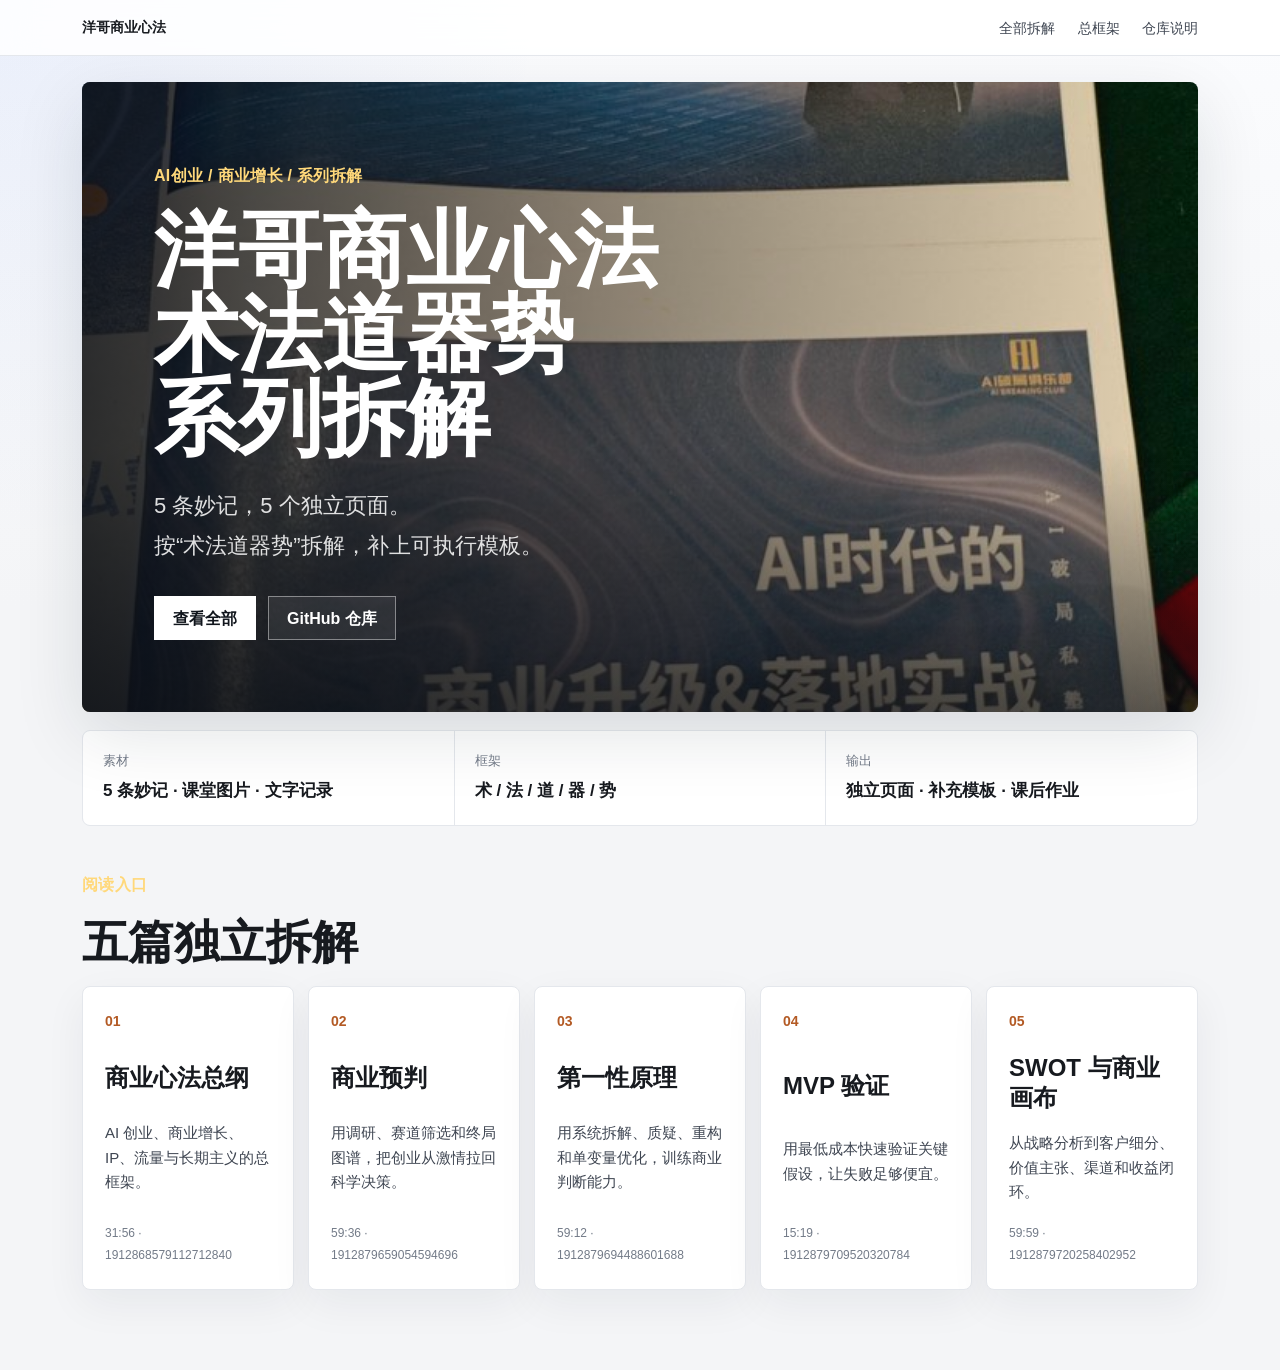
==== commit afb0d83e: "Add multi-note business deconstructions" ====
--- a/index.html
+++ b/index.html
@@ -3,303 +3,79 @@
 <head>
   <meta charset="utf-8">
   <meta name="viewport" content="width=device-width, initial-scale=1">
-  <title>洋哥商业心法 · 术法道器势拆解</title>
-  <meta name="description" content="基于妙记智能总结、文字记录和课堂资料整理的术法道器势拆解。">
+  <title>洋哥商业心法 · 术法道器势系列拆解</title>
+  <meta name="description" content="基于妙记智能总结、文字记录和课堂资料整理的术法道器势系列拆解。">
   <link rel="stylesheet" href="styles.css">
 </head>
 <body>
-  <header class="site-header">
+<header class="site-header">
     <nav>
-      <a href="#top" class="brand">洋哥商业心法</a>
+      <a href="index.html" class="brand">洋哥商业心法</a>
       <div>
-        <a href="#1-如果只读-10-分钟">速读</a>
-        <a href="#3-术法道器势总表">框架</a>
-        <a href="#5-深挖-12-个值得单独学的知识点">深挖</a>
-        <a href="#6-我补充的内容">补充</a>
+        <a href="index.html#notes">全部拆解</a>
+        <a href="index.html#framework">总框架</a>
+        <a href="README.md">仓库说明</a>
       </div>
     </nav>
   </header>
-
   <main id="top">
     <section class="hero">
       <div class="hero-overlay"></div>
       <div class="hero-copy">
-        <p class="meta">AI创业 / 商业增长 / 课堂复盘</p>
-        <h1>洋哥商业心法<br>术法道器势<br>深度拆解</h1>
-        <p class="lead">把智能总结、文字记录和课堂资料重新组织成一个可读、可复盘、可执行的在线长文。</p>
+        <p class="meta">AI创业 / 商业增长 / 系列拆解</p>
+        <h1>洋哥商业心法<br>术法道器势<br>系列拆解</h1>
+        <p class="lead">5 条妙记，5 个独立页面。<br>按“术法道器势”拆解，补上可执行模板。</p>
         <div class="actions">
-          <a class="button primary" href="#1-如果只读-10-分钟">开始阅读</a>
-          <a class="button ghost" href="analysis.md">Markdown 原稿</a>
+          <a class="button primary" href="#notes">查看全部</a>
+          <a class="button ghost" href="https://github.com/siuserxiaowei/yangge-business-mindset-pages" target="_blank" rel="noreferrer">GitHub 仓库</a>
         </div>
       </div>
     </section>
 
-    <section class="summary-band" aria-label="页面摘要">
-      <div><span>素材</span><strong>智能总结 · 文字记录 · 9 张课堂图</strong></div>
+    <section class="summary-band" id="framework" aria-label="页面摘要">
+      <div><span>素材</span><strong>5 条妙记 · 课堂图片 · 文字记录</strong></div>
       <div><span>框架</span><strong>术 / 法 / 道 / 器 / 势</strong></div>
-      <div><span>输出</span><strong>10 分钟速读 · 深挖 · 7 天作业</strong></div>
+      <div><span>输出</span><strong>独立页面 · 补充模板 · 课后作业</strong></div>
     </section>
 
-    <article class="content">
-<blockquote>本篇基于妙记智能总结、完整文字记录、9 张课堂图片资料与 OCR 辅助结果整理。用户口径叫“术法道器势”，仓库模板定义为“道法术器势”；本文按用户顺序展开，但保留模板里的五层含义：术是动作，法是方法，术/法背后要回到道，器是工具资源，势是时机环境。</blockquote>
-<h2 id="0-素材边界">0. 素材边界</h2>
-<div class="material-single">
-<figure class="inline-material">
-  <a href="assets/class-images/03-003_aJR6Tk-01.jpg" target="_blank" rel="noreferrer">
-    <img src="assets/class-images/03-003_aJR6Tk-01.jpg" alt="课程资料封面" loading="lazy">
-  </a>
-  <figcaption><strong>课程资料封面</strong><span>商业内生增长心法 / AI时代的商业升级与落地实战。</span></figcaption>
-</figure>
-</div>
-<ul>
-<li>课程标题：洋哥商业心法。</li>
-<li>课程场景：AI破局私塾先导篇，主题是“我的创业进阶之路”“商业内生增长心法”。</li>
-<li>音频时长：31 分 56 秒。</li>
-<li>妙记内容：智能总结 7746 字，文字记录 41 段，课堂图片 9 张，子笔记 0 条。</li>
-<li>课堂资料：图片中可确认“成功=底层规律×系统方法×长期主义”“四点启示”“未来商业黄金三角”“破局生态愿景/使命/价值观”等结构。</li>
-<li>可靠性说明：ASR 有少量错字；课堂图片 OCR 质量一般，因此图片文字以人工抽读和妙记“拍图总结”交叉确认。讲者提到的营收、人数、案例数据均属于现场口径，未做外部独立核验。</li>
-</ul>
-<h2 id="1-如果只读-10-分钟">1. 如果只读 10 分钟</h2>
-<ul>
-<li>这节课真正讲的不是“学 AI 工具”，而是“AI 时代个人/小团队如何用信任、效率、流量建立增长系统”。</li>
-<li>成功公式可以压成一句：先找不变的底层规律，再搭可复制的方法论，最后靠长期主义穿越冷启动。</li>
-<li>“AI超级个体”不是一个人单打独斗，而是个体用 AI 工具、AI 流程和轻组织放大杠杆。</li>
-<li>100 万以内靠技能、勤奋、经验迁移仍有效；100 万到 1000 万开始考验框架思维、主局能力和数据驱动；千万以上更看赛道选择。</li>
-<li>商业的底层规律不是“会卖货”，而是精准识别用户在具体场景里的底层需求。</li>
-<li>IP 在 AI 时代不会变弱，反而更重要，因为供给越泛滥，用户越依赖信任来做选择。</li>
-<li>AI 是效率杠杆，不是成功答案；真正稀缺的是对人性、需求、交易和长期交付的理解。</li>
-<li>“慢启动”不是拖延，而是在冷启动期验证用户需求、交付标准、复购转介绍和增长引擎。</li>
-<li>最危险的误读是：把“AI+IP+流量”理解成做矩阵号和投放，而忽略产品交付与信任资产的沉淀。</li>
-<li>这节课最该带走的动作：拿自己的业务做一次“底层需求-信任资产-AI效率-流量入口-长期主义约束”的五格复盘。</li>
-</ul>
-<h2 id="2-这篇真正能学什么">2. 这篇真正能学什么</h2>
-<p>这场课训练的是三种眼力：</p>
-<ul>
-<li>看本质：把“直播、AI、IP、社群、创业”这些热词拆回用户需求、价值交换、信任资产和效率杠杆。</li>
-<li>看系统：不要只问某个技巧怎么做，要问它属于哪个增长系统环节，能不能复制、规模化、数据化。</li>
-<li>看阶段：不同收入台阶需要不同能力。技能精进能上第一个台阶，但后面必须升级成框架、主局、数据和赛道判断。</li>
-</ul>
-<h2 id="3-术法道器势总表">3. 术法道器势总表</h2>
-<div class="material-single">
-<figure class="inline-material">
-  <a href="assets/class-images/01-001_WadRXb-01.jpg" target="_blank" rel="noreferrer">
-    <img src="assets/class-images/01-001_WadRXb-01.jpg" alt="课堂投影：成功公式" loading="lazy">
-  </a>
-  <figcaption><strong>课堂投影：成功公式</strong><span>底层规律、方法论、执行关键三组结构，对应“道法术器势”的主框架。</span></figcaption>
-</figure>
-</div>
-<div class="table-wrap"><table><thead><tr><th>层</th><th>本课拆出来的核心</th><th>你可以怎么用</th></tr></thead><tbody><tr><td>术</td><td>先挖用户底层需求；把经验抽成模型；用 AI 提升内容/运营效率；冷启动打磨 MVP；IP+AI+流量矩阵增长</td><td>本周写 10 个真实用户场景，把每个场景拆成“触发事件、目标、约束、替代方案、付费理由”，再做 1 个最小验证</td></tr><tr><td>法</td><td>成功=底层规律×系统方法×长期主义；IP=观点×信任×流量；用模型驯服复杂；用先导/过程/结果数据驱动迭代</td><td>给自己的业务建一张“增长系统图”：需求洞察、产品交付、内容获客、私域承接、成交、复购、转介绍</td></tr><tr><td>道</td><td>商业本质是价值交换；AI 本质是效率杠杆；IP 本质是信任资产；人的高目标会决定持续创造的上限</td><td>每做一个项目先写“我到底在交换什么价值，谁为什么信我，AI在哪个环节真实降本增效”</td></tr><tr><td>器</td><td>AI 工具、内容矩阵账号、数据看板、用户访谈表、MVP、社群/战队机制、SOP/工作流/skills</td><td>不先追工具清单，先定义一个工具栈：采集需求、生产内容、分发、承接、转化、复盘各用什么</td></tr><tr><td>势</td><td>AGI/AI 提升供给效率，产品同质化增强，信任与 IP 稀缺性上升；普通人创业门槛降低但竞争密度也上升</td><td>趁供给重构期建立“可信标签”：明确细分人群、持续输出观点、交付可验证案例，而不是只卷工具教程</td></tr></tbody></table></div>
-<h2 id="4-原课三层结构">4. 原课三层结构</h2>
-<h3 id="4-1-第一层-ai超级个体">4.1 第一层：AI超级个体</h3>
-<p>讲者强调，AI超级个体不是“一个人”，而是“一个个体通过 AI 工具和 AI 组织能力放大杠杆”。这里的关键词不是“个体”，而是“杠杆”。</p>
-<p>更准确地说，AI超级个体包含三层：</p>
-<ul>
-<li>个人判断：选方向、识别需求、定义标准、把关质量。</li>
-<li>AI 员工：生成内容、做调研、提取结构、辅助客服、做自动化。</li>
-<li>轻组织：合作伙伴、外包、社群、用户共创、矩阵账号。</li>
-</ul>
-<p>不要把它理解成“我不用团队”。真正的意思是：团队形态可以变轻，但组织能力不能消失。</p>
-<h3 id="4-2-第二层-创业三阶台阶">4.2 第二层：创业三阶台阶</h3>
-<div class="table-wrap"><table><thead><tr><th>阶段</th><th>讲者给出的核心判断</th><th>能力要求</th><th>主要风险</th></tr></thead><tbody><tr><td>第一个 100 万</td><td>靠技能精进、摸爬滚打、向高手学习有机会达到</td><td>技能、执行、赛道基本选择、持续精进</td><td>把时代运气误判成个人能力</td></tr><tr><td>100 万到 1000 万</td><td>不再只靠个人技能，需要框架和主局能力</td><td>第一性原理、系统拆解、组织协同、数据驱动</td><td>仍然停留在“高手技巧复制”</td></tr><tr><td>千万以上</td><td>核心变量变成赛道选择</td><td>市场空间、商业模式、资源调度、长期趋势判断</td><td>能力强但选错池塘</td></tr></tbody></table></div>
-<p>补充判断：这三阶不是线性升级，而是能力结构变化。100 万以内你可以靠“更努力地干活”，1000 万以上必须靠“更正确地配置资源”。如果还用技能型心态打系统型战役，会很累但规模上不去。</p>
-<h3 id="4-3-第三层-成功公式">4.3 第三层：成功公式</h3>
-<div class="material-single">
-<figure class="inline-material">
-  <a href="assets/class-images/08-008_2irXy8-01.jpg" target="_blank" rel="noreferrer">
-    <img src="assets/class-images/08-008_2irXy8-01.jpg" alt="课堂资料：创业进阶里程碑与成功公式" loading="lazy">
-  </a>
-  <figcaption><strong>课堂资料：创业进阶里程碑与成功公式</strong><span>第一个 100 万、第一个 1000 万、第 N 个 1000 万，下面是成功=底层规律×系统方法×长期主义。</span></figcaption>
-</figure>
-</div>
-<p>课堂图片和智能总结共同确认的公式：</p>
-<pre><code>成功 = 底层规律 × 系统方法 × 长期主义</code></pre>
-<p>这个乘法结构很关键：任何一项为 0，结果都接近 0。</p>
-<ul>
-<li>底层规律错了：做得越快，偏得越远。</li>
-<li>系统方法没有：靠灵感和人肉堆，无法复制。</li>
-<li>长期主义不足：冷启动还没穿过，就被短期诱惑带走。</li>
-</ul>
-<h2 id="5-深挖-12-个值得单独学的知识点">5. 深挖：12 个值得单独学的知识点</h2>
-<h3 id="5-1-高目标-不是鸡血-是资源配置器">5.1 “高目标”不是鸡血，是资源配置器</h3>
-<p>是什么：讲者用“五万米高峰”表达一个观点：能力、资源、AI 工具会趋同，真正拉开差距的是目标高度。</p>
-<p>为什么重要：目标高度会倒逼你选择不同赛道、忍受不同周期、配置不同资源。小目标会让人天然选择短平快，大目标才会要求你搭长期系统。</p>
-<p>你能用：不要只写收入目标，要写“如果这个目标实现，我会改变谁的什么状态”。否则目标容易变成虚荣指标。</p>
-<h3 id="5-2-职场红利和商业能力要分开算账">5.2 职场红利和商业能力要分开算账</h3>
-<p>是什么：讲者提到自己在 360 拿股票形成财富增长，但把它归为时代红利；真正的商业突破，是离开职场后靠内容、广告、知识产品赚到第一个 100 万。</p>
-<p>为什么重要：很多人把平台红利、行业红利、公司股票、职位工资误判成自己的商业能力。一旦脱离平台，闭环能力就暴露了。</p>
-<p>你能用：复盘自己的收入来源，分成四类：平台给的、时代给的、关系给的、自己闭环创造的。创业只相信最后一类。</p>
-<h3 id="5-3-底层需求不是用户嘴上说的需求">5.3 底层需求不是用户嘴上说的需求</h3>
-<p>是什么：用户说“我饿了”只是表层需求；“我 200 斤，要吃减肥餐”才是带场景、约束和目标的精准需求。</p>
-<p>为什么重要：如果只听表层需求，产品会变成泛泛满足；只有抓到底层精准需求，才能形成清晰定位、交付标准和成交理由。</p>
-<p>你能用：把每个需求补全为一句话：“当用户处在什么场景，因为遇到什么阻碍，所以愿意付费获得什么改变。”</p>
-<h3 id="5-4-ip-的本质是信任资产-不是人设包装">5.4 IP 的本质是信任资产，不是人设包装</h3>
-<p>是什么：课堂公式里 IP 的本质是信任资产，另有 IP=观点×信任×流量。</p>
-<p>为什么重要：AI 让内容生产更便宜，也让内容更不稀缺。最后用户会问：我为什么相信你？这时 IP 的核心不是出镜、昵称、视觉风格，而是长期一致的判断和交付证据。</p>
-<p>你能用：为自己的 IP 建四个资产：稳定观点、代表案例、反复出现的交付证据、清晰的不做什么。</p>
-<h3 id="5-5-ai-的本质是效率杠杆-不是护城河">5.5 AI 的本质是效率杠杆，不是护城河</h3>
-<p>是什么：讲者反对“学好 AI 就能成功”，认为 AI 只是共生大脑和效率工具，商业成功仍然依赖对人性和商业规律的洞察。</p>
-<p>为什么重要：当工具人人可用，工具本身就不是稀缺优势。真正的优势来自你把 AI 嵌入哪个流程、服务哪个需求、形成什么速度差和成本差。</p>
-<p>你能用：不要问“我要学哪个 AI 工具”，先问“我的业务里哪 3 个环节最耗时、最重复、最影响交付速度”。</p>
-<h3 id="5-6-方法论的价值是可复制-不是听起来高级">5.6 方法论的价值是可复制，不是听起来高级</h3>
-<p>是什么：方法论包括模型思维、MVP、流量矩阵×AI×IP。它的目的不是包装概念，而是把经验变成可重复系统。</p>
-<p>为什么重要：不可复制的能力会卡在创始人个人身上；可复制的方法才能交给团队、AI、外包或自动化流程。</p>
-<p>你能用：每次做成一件事后，逼自己写成“输入-判断标准-动作-输出-复盘指标”的五段式 SOP。</p>
-<h3 id="5-7-先导数据和过程数据比结果数据更能救命">5.7 先导数据和过程数据比结果数据更能救命</h3>
-<p>是什么：讲者提到不要只等结果数据，要看先导数据、过程数据和结果数据。</p>
-<p>为什么重要：结果数据滞后，等结果坏了再调，往往已经浪费预算和时间。先导数据能让你提前发现增长引擎有没有启动。</p>
-<p>你能用：每个增长动作至少设三类指标：先导指标如曝光/触达，过程指标如咨询/停留/私信，结果指标如成交/复购/转介绍。</p>
-<h3 id="5-8-主局者能力比入局者能力更重要">5.8 主局者能力比入局者能力更重要</h3>
-<p>是什么：从 100 万到 1000 万，需要从入局者变成主局者，能搭建多方共赢的运行组织。</p>
-<p>为什么重要：入局者只优化自己怎么干，主局者设计别人为什么愿意一起干。规模来自协作结构，而不是个人更忙。</p>
-<p>你能用：写出你的业务里四类角色：用户、合作方、内容生产者、交付者。逐一回答“他们为什么持续参与”。</p>
-<h3 id="5-9-赛道选择决定上限-但不是追热点">5.9 赛道选择决定上限，但不是追热点</h3>
-<p>是什么：讲者用马化腾和周鸿祎的例子说明，能力接近时赛道选择会造成巨大差异。</p>
-<p>为什么重要：赛道不是“最近什么热”，而是市场规模、支付意愿、增长速度、竞争结构、个人资源匹配度的综合结果。</p>
-<p>你能用：用五项给赛道打分：痛点强度、付费能力、AI 增效空间、信任密度、可分发性。低于 3 分的项要谨慎。</p>
-<h3 id="5-10-慢启动是为了验证底层增长引擎">5.10 慢启动是为了验证底层增长引擎</h3>
-<p>是什么：讲者说行动家早期 0 到 150 人打磨 8 个月，之后增长提速，关键是冷启动期不断打磨 MVP。</p>
-<p>为什么重要：很多项目死于“还没验证交付，就开始放大获客”。放大只会放大问题。</p>
-<p>你能用：冷启动期先验证四件事：用户是否真痛、交付是否有效、用户是否愿意复购/转介绍、获客成本是否随经验下降。</p>
-<h3 id="5-11-长期主义不是口号-是反人性的约束机制">5.11 长期主义不是口号，是反人性的约束机制</h3>
-<p>是什么：讲者把真诚、利他、聚焦都归为长期主义，并指出长期主义是牺牲今天换不确定的明天。</p>
-<p>为什么重要：长期主义最难的地方不是懂道理，而是短期诱惑每天都在。没有机制，就会被机会牵着走。</p>
-<p>你能用：建立一张“禁做清单”：不符合核心用户、不增强信任资产、不沉淀系统能力、不带来关键数据的机会，默认不做。</p>
-<h3 id="5-12-未来商业黄金三角-ai-ip-流量">5.12 未来商业黄金三角：AI、IP、流量</h3>
-<div class="material-single">
-<figure class="inline-material">
-  <a href="assets/class-images/09-009_4YSOi6-01.jpg" target="_blank" rel="noreferrer">
-    <img src="assets/class-images/09-009_4YSOi6-01.jpg" alt="课堂资料：未来商业黄金三角" loading="lazy">
-  </a>
-  <figcaption><strong>课堂资料：未来商业黄金三角</strong><span>用 AI 提升效率，用 IP 建立信任，用流量扩大覆盖。</span></figcaption>
-</figure>
-</div>
-<p>是什么：未来商业由三者叠加形成指数增长：用 AI 提升效率，用 IP 建立信任，用流量扩大覆盖。</p>
-<p>为什么重要：AI 解决供给效率，IP 解决用户选择，流量解决触达规模。三者缺一，增长都会偏。</p>
-<p>你能用：用一个月搭最小闭环：AI 生产 30 条内容，IP 统一观点和案例，3 个渠道分发，所有线索回到同一个承接池。</p>
-<h2 id="6-我补充的内容">6. 我补充的内容</h2>
-<p>下面是基于原课的延伸补充，不是讲者逐字表达。</p>
-<h3 id="6-1-补一张-底层需求卡">6.1 补一张“底层需求卡”</h3>
-<p>原课讲了“底层需求是结合场景的精准需求”，但如果要落地，还需要一张需求卡：</p>
-<div class="table-wrap"><table><thead><tr><th>字段</th><th>要回答的问题</th><th>示例</th></tr></thead><tbody><tr><td>用户是谁</td><td>具体到身份、阶段、能力和约束</td><td>刚转 AI 的知识博主</td></tr><tr><td>触发场景</td><td>什么时刻他会痛</td><td>连续发 30 条内容没有咨询</td></tr><tr><td>表层需求</td><td>他嘴上会怎么说</td><td>我想学 AI 做内容</td></tr><tr><td>底层需求</td><td>他真正要的改变</td><td>用 AI 稳定产出能带来咨询的内容系统</td></tr><tr><td>替代方案</td><td>他现在怎么解决</td><td>买课、找代运营、模仿爆款</td></tr><tr><td>付费理由</td><td>为什么现在愿意付钱</td><td>时间成本高，错过窗口焦虑，已有初步预算</td></tr><tr><td>成功证据</td><td>什么结果证明你解决了</td><td>30 天内容发布、私信率、咨询数、成交数</td></tr></tbody></table></div>
-<h3 id="6-2-补一张-赛道评分卡">6.2 补一张“赛道评分卡”</h3>
-<p>课堂强调千万以上看赛道，但没有展开怎么选。建议用 1-5 分评分：</p>
-<div class="table-wrap"><table><thead><tr><th>维度</th><th>高分表现</th><th>低分风险</th></tr></thead><tbody><tr><td>痛点强度</td><td>不解决会损失钱、时间、机会或身份</td><td>可有可无，用户只是好奇</td></tr><tr><td>付费能力</td><td>用户有预算，且已有类似支出</td><td>用户只愿意白嫖</td></tr><tr><td>AI 增效空间</td><td>AI 能明显降本、提速、提高交付一致性</td><td>AI 只能做噱头</td></tr><tr><td>信任密度</td><td>用户购买前强依赖信任和专家判断</td><td>纯标品，低价比价</td></tr><tr><td>可分发性</td><td>内容天然有传播点，可矩阵化</td><td>只能一对一解释，很难规模触达</td></tr><tr><td>个人匹配</td><td>你有经验、案例、资源或独特视角</td><td>完全陌生，只是追热</td></tr></tbody></table></div>
-<p>总分低于 20 分，不建议重仓；低于 15 分，先做小实验，不要全职投入。</p>
-<h3 id="6-3-补一张-ai超级个体组织图">6.3 补一张“AI超级个体组织图”</h3>
-<p>AI超级个体不是“人少”，而是“组织形态轻、单位产出高”：</p>
-<pre><code>创始人/主理人
-  ├─ 判断层：选题、需求、产品边界、质量标准
-  ├─ AI层：调研、生成、整理、客服辅助、自动化
-  ├─ 协作层：外包、设计、投手、剪辑、社群助教
-  ├─ 用户层：共创、反馈、案例、转介绍
-  └─ 数据层：内容数据、线索数据、交付数据、复购数据</code></pre>
-<p>真正的目标不是“我一个人做完所有事”，而是“每一层都能被工具、流程或协作放大”。</p>
-<h3 id="6-4-补一套-慢启动验收指标">6.4 补一套“慢启动验收指标”</h3>
-<p>冷启动不是按时间算，而是按指标算。建议四类指标：</p>
-<ul>
-<li>需求指标：访谈 20 个目标用户后，是否出现高频同一痛点。</li>
-<li>交付指标：前 10 个用户是否能拿到明确结果。</li>
-<li>信任指标：用户是否愿意公开反馈、转介绍或复购。</li>
-<li>成本指标：交付时间是否随 SOP 和 AI 工具下降。</li>
-</ul>
-<p>如果这四类没过，就不该急着放大投放。</p>
-<h3 id="6-5-补一套-ip-信任资产账本">6.5 补一套“IP 信任资产账本”</h3>
-<p>IP 不是每天发内容，而是持续沉淀信任资产。建议每周盘点：</p>
-<ul>
-<li>观点资产：本周表达了哪 3 个可被记住的判断。</li>
-<li>证据资产：本周新增了什么案例、数据、交付结果。</li>
-<li>关系资产：本周和哪些关键用户/伙伴建立了更深连接。</li>
-<li>口碑资产：本周有没有用户愿意公开推荐。</li>
-<li>边界资产：本周明确拒绝了什么不适合自己的机会。</li>
-</ul>
-<h2 id="7-可直接复用的方法">7. 可直接复用的方法</h2>
-<h3 id="7-1-先挖矿-再盖楼">7.1 “先挖矿，再盖楼”</h3>
-<p>核心意思：先挖用户底层需求和商业本质，再设计产品、内容和流量动作。</p>
-<p>你可以怎么用：在做任何新项目之前，先写 20 条用户真实场景，再从中找 3 个高频痛点，最后做一个最小交付实验。</p>
-<p>不要误读成：无限调研、不行动。挖矿的结果必须变成 MVP，而不是变成更厚的文档。</p>
-<h3 id="7-2-模型驯服复杂">7.2 “模型驯服复杂”</h3>
-<p>核心意思：把经验抽象成公式、清单、SOP，让自己和团队可以重复使用。</p>
-<p>你可以怎么用：把你的内容标题、销售沟通、交付流程各写成一个检查表，每次执行前后都用它复盘。</p>
-<p>不要误读成：堆概念。模型必须能指导动作，否则只是漂亮话。</p>
-<h3 id="7-3-ai提升效率-但人负责判断">7.3 “AI提升效率，但人负责判断”</h3>
-<p>核心意思：AI 适合提速、扩量、整理、生成初稿，但商业判断和信任建立仍要由人负责。</p>
-<p>你可以怎么用：让 AI 参与 70% 的重复工作，把你的时间留给需求判断、用户沟通、产品取舍和质量把关。</p>
-<p>不要误读成：把账号、产品、销售都交给 AI 自动跑。用户最终买的是确定性和信任，不是自动化痕迹。</p>
-<h3 id="7-4-慢启动后再放大">7.4 “慢启动后再放大”</h3>
-<p>核心意思：早期宁可增长慢，也要先把需求、交付、案例、复购和转介绍打透。</p>
-<p>你可以怎么用：设置一个“放大门槛”：例如 10 个付费用户、7 个拿到结果、3 个愿意转介绍，再开始加大投放。</p>
-<p>不要误读成：慢就是对。慢启动必须有学习速度，不能变成不敢卖、不敢曝光。</p>
-<h2 id="8-7-天作业">8. 7 天作业</h2>
-<div class="table-wrap"><table><thead><tr><th>天数</th><th>动作</th><th>产出</th></tr></thead><tbody><tr><td>Day 1</td><td>写清你的目标用户，不用泛称，具体到身份、阶段、焦虑和预算</td><td>1 页用户画像</td></tr><tr><td>Day 2</td><td>做 10 张底层需求卡</td><td>10 个“场景-痛点-替代-付费理由”</td></tr><tr><td>Day 3</td><td>用成功公式复盘业务：底层规律、系统方法、长期主义分别缺什么</td><td>1 张短板表</td></tr><tr><td>Day 4</td><td>把一个做成过的经验抽成模型</td><td>1 个公式或检查表</td></tr><tr><td>Day 5</td><td>设计一个 7 天 MVP，不追求完整，只验证最关键假设</td><td>1 个 MVP 方案</td></tr><tr><td>Day 6</td><td>搭一个最小 AI 工作流：调研、生成、分发或复盘任选一环</td><td>1 条可重复工作流</td></tr><tr><td>Day 7</td><td>复盘先导/过程/结果数据，决定继续、调整或停止</td><td>1 份复盘结论</td></tr></tbody></table></div>
-<h2 id="9-回到自己业务的追问">9. 回到自己业务的追问</h2>
-<ul>
-<li>你的用户说出口的需求是什么？真正的底层精准需求又是什么？</li>
-<li>你的业务交换的核心价值是什么，能不能一句话说清楚？</li>
-<li>用户为什么信你，而不是信另一个 AI 工具、博主、机构或同行？</li>
-<li>你现在做的是技能型收入，还是已经形成可复制系统？</li>
-<li>你的业务里哪一环最应该被 AI 放大：内容、销售、交付、客服、复盘，还是数据？</li>
-<li>你有没有先导数据和过程数据，还是只在月底看成交结果？</li>
-<li>你现在的增长慢，是因为在打磨引擎，还是因为没有真实需求？</li>
-<li>你正在追的赛道，是市场真实变大，还是只是信息流里显得很热？</li>
-<li>你过去 30 天沉淀了哪些信任资产？</li>
-<li>哪些短期机会正在破坏你的长期主义？</li>
-</ul>
-<h2 id="10-关键人物与资源">10. 关键人物与资源</h2>
-<div class="material-cluster">
-<figure class="inline-material">
-  <a href="assets/class-images/04-004_N9x3aV-01.jpg" target="_blank" rel="noreferrer">
-    <img src="assets/class-images/04-004_N9x3aV-01.jpg" alt="课堂资料：讲师与战队机制" loading="lazy">
-  </a>
-  <figcaption><strong>课堂资料：讲师与战队机制</strong><span>讲师介绍、影响力数据和战队破冰信息，相关数字按现场图片口径处理。</span></figcaption>
-</figure>
-<figure class="inline-material">
-  <a href="assets/class-images/05-005_ZB1Yt8-01.jpg" target="_blank" rel="noreferrer">
-    <img src="assets/class-images/05-005_ZB1Yt8-01.jpg" alt="课堂资料：破局生态" loading="lazy">
-  </a>
-  <figcaption><strong>课堂资料：破局生态</strong><span>愿景、使命、价值观：坚信 AGI 时代、真诚、利他、聚焦。</span></figcaption>
-</figure>
-<figure class="inline-material">
-  <a href="assets/class-images/06-006_hrgnBL-01.jpg" target="_blank" rel="noreferrer">
-    <img src="assets/class-images/06-006_hrgnBL-01.jpg" alt="课堂资料：破局私塾目标" loading="lazy">
-  </a>
-  <figcaption><strong>课堂资料：破局私塾目标</strong><span>打造年入千万 AI 创业公司，提升品牌商业变现认知，迭代闭环商业生态模式。</span></figcaption>
-</figure>
-</div>
-<div class="table-wrap"><table><thead><tr><th>人/资源</th><th>来源信息</th><th>对你的价值</th></tr></thead><tbody><tr><td>易洋</td><td>讲者，课堂图片显示其为破局私塾/AI破局相关主理人；若干影响力和社群规模数字为现场图片口径</td><td>可作为 AI 创业、商业增长、IP 信任资产方法论的观察对象</td></tr><tr><td>AI破局私塾</td><td>课程场景，图片显示主题为“AI时代商业升级&amp;落地实战”“AI破局私塾商业闭门营”</td><td>代表一类“AI+商业认知+社群交付”的知识产品模式</td></tr><tr><td>破局生态</td><td>图片材料显示愿景、使命、价值观和目标</td><td>可研究其如何用愿景、社群、IP、矩阵内容包装成信任资产</td></tr><tr><td>行动家/战队机制</td><td>转写中提到冷启动、战队增长、用户共创</td><td>可作为社群运营、冷启动和活动拉新的案例</td></tr><tr><td>课堂图片资料</td><td>9 张本地图片已保存到 class-materials/images</td><td>可复核公式、启示、黄金三角、愿景使命等结构</td></tr></tbody></table></div>
-<h2 id="11-课堂资料补全清单">11. 课堂资料补全清单</h2>
-<div class="material-cluster">
-<figure class="inline-material">
-  <a href="assets/class-images/02-002_FPxXcR-01.jpg" target="_blank" rel="noreferrer">
-    <img src="assets/class-images/02-002_FPxXcR-01.jpg" alt="课堂投影：对创业者的启示" loading="lazy">
-  </a>
-  <figcaption><strong>课堂投影：对创业者的启示</strong><span>先挖矿再盖楼、用模型驯服复杂、接受慢启动、拥抱 AI 但不迷信。</span></figcaption>
-</figure>
-<figure class="inline-material">
-  <a href="assets/class-images/07-007_IG4eG7-01.jpg" target="_blank" rel="noreferrer">
-    <img src="assets/class-images/07-007_IG4eG7-01.jpg" alt="课堂资料：勇攀高峰 / 商业 IP" loading="lazy">
-  </a>
-  <figcaption><strong>课堂资料：勇攀高峰 / 商业 IP</strong><span>把目标高度和商业 IP 打造放在同一条创业进阶路径里。</span></figcaption>
-</figure>
-</div>
-<div class="table-wrap"><table><thead><tr><th>图片</th><th>时间点</th><th>可确认信息</th></tr></thead><tbody><tr><td>01-001_WadRXb</td><td>16:12</td><td>成功公式三组件：底层规律、方法论、执行关键；底层规律含 IP、AI、商业本质；方法论含模型思维、MVP、流量矩阵×AI×IP</td></tr><tr><td>02-002_FPxXcR</td><td>20:42</td><td>对创业者四点启示：先挖矿再盖楼、用模型驯服复杂、接受慢启动、拥抱 AI 但不迷信</td></tr><tr><td>03-003_aJR6Tk</td><td>25:00</td><td>课程/物料标题：商业内生增长心法；AI时代的商业升级&amp;落地实战；AI破局私塾商业闭门营</td></tr><tr><td>04-004_N9x3aV</td><td>25:13</td><td>讲师介绍与战队破冰说明；规模数字为图片口径，需独立核验</td></tr><tr><td>05-005_ZB1Yt8</td><td>25:29</td><td>破局私塾开场致辞；AI时代商业领导力宣言；破局生态愿景、使命、价值观</td></tr><tr><td>06-006_hrgnBL</td><td>25:43</td><td>破局私塾愿景与目标：打造年入千万 AI 创业公司、提升品牌商业变现认知、迭代闭环商业生态模式</td></tr><tr><td>07-007_IG4eG7</td><td>25:52</td><td>勇攀高峰；Part 01：商业 IP 的打造与认知</td></tr><tr><td>08-008_2irXy8</td><td>26:02</td><td>创业进阶里程碑：第一个 100 万、第一个 1000 万、第 N 个 1000 万；成功公式</td></tr><tr><td>09-009_4YSOi6</td><td>26:10</td><td>对创业者启示与未来商业黄金三角：AI 提效、IP 建信任、流量扩覆盖</td></tr></tbody></table></div>
-<h2 id="12-金句与拆解">12. 金句与拆解</h2>
-<div class="table-wrap"><table><thead><tr><th>原话</th><th>这句在说什么</th></tr></thead><tbody><tr><td>“所有的成功和增长都来自你今天视野的盲区。”</td><td>增长首先是认知边界问题，不只是执行问题</td></tr><tr><td>“在关键点上极致的投入就会带来极致的回报。”</td><td>不平均用力，要识别战略窗口</td></tr><tr><td>“成功或者取得成就等于底层规律乘以系统方法乘以长期主义。”</td><td>成功不是单点能力，而是乘法系统</td></tr><tr><td>“底层需求是跟场景结合的精准需求。”</td><td>用户研究必须带场景、约束和目标</td></tr><tr><td>“AI 是共生大脑，但绝对不是我们的答案。”</td><td>AI 解决效率，人解决判断、信任和交易</td></tr><tr><td>“谁有 IP 我信谁，我喜欢谁我买谁。”</td><td>同质化供给时代，信任会变成购买捷径</td></tr></tbody></table></div>
-<h2 id="13-最后给你的落地结论">13. 最后给你的落地结论</h2>
-<p>这节课不要只收藏成“AI创业认知”。它最适合变成一张个人业务体检表：</p>
-<pre><code>我的底层需求是否清楚？
-我的信任资产是否可见？
-我的 AI 效率是否进入流程？
-我的流量入口是否可复制？
-我的交付是否支撑长期主义？</code></pre>
-<p>如果只能做一件事，先做“底层需求卡”。因为后面的 IP、AI、流量、MVP、长期主义，全都要建立在真实需求上。需求错了，系统越强，浪费越大。</p>
-<h2 id="14-来源边界">14. 来源边界</h2>
-<ul>
-<li>本文基于本仓库 <code>normalized-materials.md</code>、接口原始 JSON、9 张课堂图片与 OCR 辅助整理。</li>
-<li>讲者数字、社群规模、营收和增长数据均为现场口径，未做外部核验。</li>
-<li>OCR 对投影/拍屏识别不稳定；图片信息以人工抽查和妙记拍图总结交叉确认。</li>
-<li>“我补充的内容”章节属于基于原课的落地延伸，不是讲者原话。</li>
-</ul>
-    </article>
+    <section class="hub-section" id="notes">
+      <div class="section-heading">
+        <p class="meta">阅读入口</p>
+        <h2>五篇独立拆解</h2>
+      </div>
+      <div class="note-grid">
+<a class="note-card" href="notes/1912868579112712840/">
+        <span>01</span>
+        <h3>商业心法总纲</h3>
+        <p>AI 创业、商业增长、IP、流量与长期主义的总框架。</p>
+        <small>31:56 · 1912868579112712840</small>
+      </a>
+<a class="note-card" href="notes/1912879659054594696/">
+        <span>02</span>
+        <h3>商业预判</h3>
+        <p>用调研、赛道筛选和终局图谱，把创业从激情拉回科学决策。</p>
+        <small>59:36 · 1912879659054594696</small>
+      </a>
+<a class="note-card" href="notes/1912879694488601688/">
+        <span>03</span>
+        <h3>第一性原理</h3>
+        <p>用系统拆解、质疑、重构和单变量优化，训练商业判断能力。</p>
+        <small>59:12 · 1912879694488601688</small>
+      </a>
+<a class="note-card" href="notes/1912879709520320784/">
+        <span>04</span>
+        <h3>MVP 验证</h3>
+        <p>用最低成本快速验证关键假设，让失败足够便宜。</p>
+        <small>15:19 · 1912879709520320784</small>
+      </a>
+<a class="note-card" href="notes/1912879720258402952/">
+        <span>05</span>
+        <h3>SWOT 与商业画布</h3>
+        <p>从战略分析到客户细分、价值主张、渠道和收益闭环。</p>
+        <small>59:59 · 1912879720258402952</small>
+      </a>
+      </div>
+    </section>
   </main>
 </body>
 </html>
--- a/styles.css
+++ b/styles.css
@@ -25,6 +25,7 @@
 
 body {
   margin: 0;
+  overflow-x: hidden;
   background:
     radial-gradient(circle at top left, rgba(36, 87, 214, 0.08), transparent 34rem),
     linear-gradient(180deg, #fbfcfe 0%, var(--page) 38rem);
@@ -43,6 +44,7 @@
 }
 
 nav {
+  width: 100%;
   max-width: 1160px;
   margin: 0 auto;
   padding: 13px 22px;
@@ -70,6 +72,7 @@
 }
 
 main {
+  width: 100%;
   max-width: 1160px;
   margin: 0 auto;
   padding: 26px 22px 80px;
@@ -81,7 +84,7 @@
   display: flex;
   align-items: flex-end;
   overflow: hidden;
-  border-radius: 10px;
+  border-radius: 8px;
   background-image: url("assets/class-images/03-003_aJR6Tk-01.jpg");
   background-size: cover;
   background-position: center;
@@ -98,6 +101,8 @@
 
 .hero-copy {
   position: relative;
+  width: 100%;
+  min-width: 0;
   max-width: 780px;
   padding: clamp(30px, 6vw, 72px);
   color: #fff;
@@ -119,10 +124,13 @@
 }
 
 .lead {
+  width: 100%;
   max-width: 660px;
   color: rgba(255, 255, 255, 0.86);
   font-size: clamp(18px, 2.2vw, 22px);
   margin: 26px 0 0;
+  overflow-wrap: anywhere;
+  word-break: break-word;
 }
 
 .actions {
@@ -161,7 +169,7 @@
   overflow: hidden;
   margin-top: 18px;
   border: 1px solid var(--line);
-  border-radius: 10px;
+  border-radius: 8px;
   background: var(--line);
 }
 
@@ -182,13 +190,123 @@
   background: none;
 }
 
+.hub-section {
+  margin-top: 44px;
+}
+
+.section-heading {
+  max-width: 760px;
+  margin-bottom: 18px;
+}
+
+.section-heading h2 {
+  margin: 0;
+  font-size: clamp(30px, 4vw, 46px);
+  line-height: 1.12;
+}
+
+.note-grid {
+  display: grid;
+  grid-template-columns: repeat(auto-fit, minmax(210px, 1fr));
+  gap: 14px;
+}
+
+.note-card {
+  min-height: 260px;
+  display: flex;
+  flex-direction: column;
+  justify-content: space-between;
+  gap: 18px;
+  padding: 22px;
+  border: 1px solid var(--line);
+  border-radius: 8px;
+  background: var(--paper);
+  color: var(--ink);
+  text-decoration: none;
+  box-shadow: 0 14px 42px rgba(19, 29, 45, 0.06);
+  transition: transform 160ms ease, border-color 160ms ease, box-shadow 160ms ease;
+}
+
+.note-card:hover {
+  border-color: var(--line-strong);
+  transform: translateY(-2px);
+  box-shadow: 0 18px 48px rgba(19, 29, 45, 0.1);
+}
+
+.note-card span {
+  color: var(--warm);
+  font-weight: 850;
+  font-size: 14px;
+}
+
+.note-card h3 {
+  margin: 0;
+  font-size: 24px;
+  line-height: 1.25;
+}
+
+.note-card p {
+  margin: 0;
+  color: var(--soft-ink);
+  font-size: 15px;
+  line-height: 1.65;
+}
+
+.note-card small {
+  color: var(--muted);
+  font-size: 12px;
+}
+
+.article-hero {
+  min-height: 48vh;
+  display: flex;
+  align-items: flex-end;
+  overflow: hidden;
+  position: relative;
+  border-radius: 8px;
+  background:
+    linear-gradient(90deg, rgba(12, 17, 25, 0.92), rgba(12, 17, 25, 0.76)),
+    var(--hero-image, none),
+    #151b24;
+  background-size: cover;
+  background-position: center;
+  box-shadow: var(--shadow);
+}
+
+.article-hero-copy {
+  width: 100%;
+  min-width: 0;
+  max-width: 860px;
+  padding: clamp(28px, 5vw, 58px);
+  color: #fff;
+}
+
+.article-hero-copy h1 {
+  margin: 0;
+  font-size: clamp(34px, 5.8vw, 64px);
+  line-height: 1.05;
+}
+
+.back-link {
+  display: inline-flex;
+  color: rgba(255, 255, 255, 0.82);
+  text-decoration: none;
+  margin-bottom: 18px;
+  font-size: 14px;
+}
+
+.back-link:hover {
+  color: #fff;
+}
+
 .content {
+  width: 100%;
   max-width: 880px;
   margin: 34px auto 0;
   background: var(--paper);
   padding: clamp(26px, 5vw, 64px);
   border: 1px solid var(--line);
-  border-radius: 10px;
+  border-radius: 8px;
   box-shadow: 0 14px 46px rgba(19, 29, 45, 0.06);
 }
 
@@ -223,6 +341,7 @@
 .content li {
   font-size: 17px;
   color: var(--soft-ink);
+  overflow-wrap: anywhere;
 }
 
 .content p {
@@ -252,12 +371,18 @@
   background: var(--quote-bg);
   color: #293241;
   border-radius: 0 8px 8px 0;
+  overflow-wrap: anywhere;
+  word-break: break-all;
 }
 
 .content blockquote p,
 .content blockquote {
   font-size: 18px;
   line-height: 1.8;
+}
+
+.content blockquote p {
+  margin: 0;
 }
 
 .content code {
@@ -325,7 +450,7 @@
   margin: 0;
   overflow: hidden;
   border: 1px solid var(--line-strong);
-  border-radius: 10px;
+  border-radius: 8px;
   background: #fff;
   box-shadow: 0 14px 36px rgba(19, 29, 45, 0.08);
 }
@@ -364,6 +489,8 @@
 
 @media (max-width: 820px) {
   nav {
+    width: 100vw;
+    max-width: 100vw;
     align-items: flex-start;
     flex-direction: column;
   }
@@ -374,10 +501,13 @@
   }
 
   main {
+    width: 100vw;
+    max-width: 100vw;
     padding: 16px 14px 60px;
   }
 
   .hero {
+    width: calc(100vw - 28px);
     min-height: 74vh;
     border-radius: 8px;
   }
@@ -391,11 +521,49 @@
     line-height: 1.08;
   }
 
+  .lead {
+    font-size: 16px;
+    line-height: 1.78;
+    max-width: 100%;
+    word-break: break-all;
+  }
+
   .summary-band {
     grid-template-columns: 1fr;
   }
 
+  .note-grid {
+    grid-template-columns: 1fr;
+  }
+
+  .note-card {
+    min-height: 210px;
+  }
+
+  .article-hero {
+    width: calc(100vw - 28px);
+    min-height: 58vh;
+    border-radius: 8px;
+  }
+
+  .article-hero-copy {
+    padding: 28px 22px;
+  }
+
+  .article-hero-copy h1 {
+    font-size: clamp(30px, 9.2vw, 42px);
+    line-height: 1.1;
+    max-width: 8.5em;
+    word-break: break-all;
+  }
+
+  .article-hero-copy .lead {
+    max-width: 18em;
+  }
+
   .content {
+    width: calc(100vw - 28px);
+    max-width: calc(100vw - 28px);
     padding: 24px 18px;
     margin-top: 18px;
   }
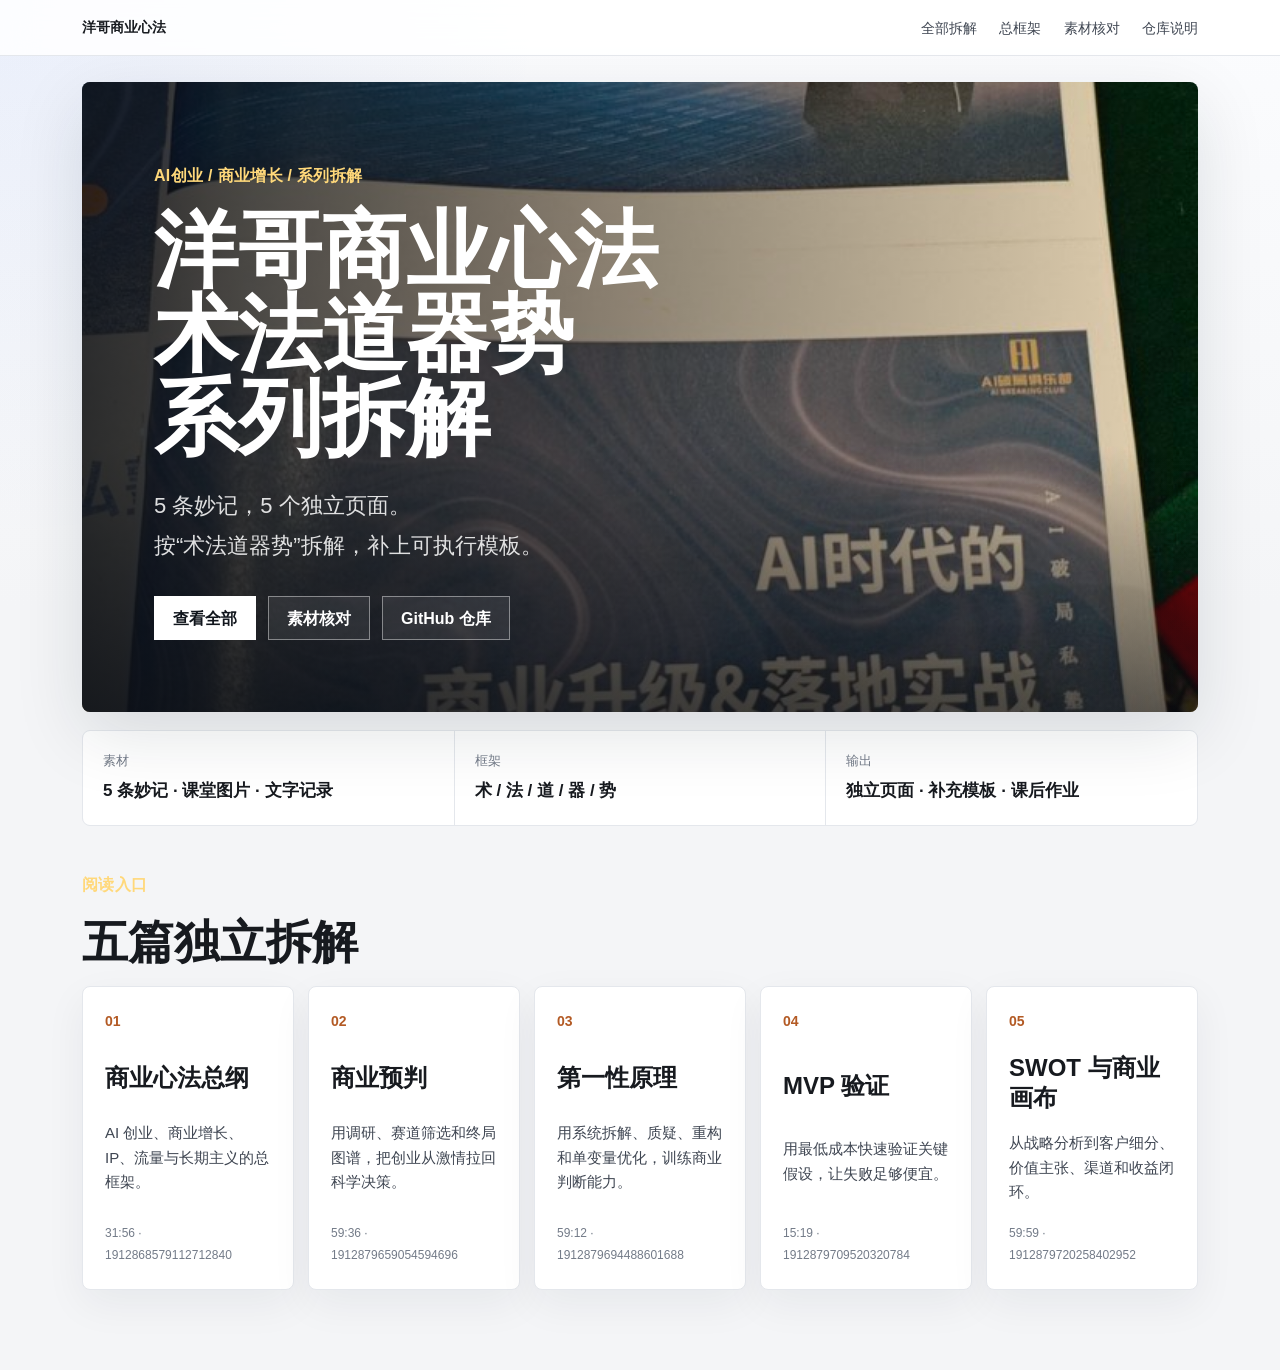
==== commit 07eca73e: "Normalize note sources and add materials pages" ====
--- a/index.html
+++ b/index.html
@@ -14,6 +14,7 @@
       <div>
         <a href="index.html#notes">全部拆解</a>
         <a href="index.html#framework">总框架</a>
+        <a href="audit.html">素材核对</a>
         <a href="README.md">仓库说明</a>
       </div>
     </nav>
@@ -27,6 +28,7 @@
         <p class="lead">5 条妙记，5 个独立页面。<br>按“术法道器势”拆解，补上可执行模板。</p>
         <div class="actions">
           <a class="button primary" href="#notes">查看全部</a>
+          <a class="button ghost" href="audit.html">素材核对</a>
           <a class="button ghost" href="https://github.com/siuserxiaowei/yangge-business-mindset-pages" target="_blank" rel="noreferrer">GitHub 仓库</a>
         </div>
       </div>
--- a/styles.css
+++ b/styles.css
@@ -85,7 +85,7 @@
   align-items: flex-end;
   overflow: hidden;
   border-radius: 8px;
-  background-image: url("assets/class-images/03-003_aJR6Tk-01.jpg");
+  background-image: url("notes/1912868579112712840/assets/class-images/03-003_aJR6Tk-01.jpg");
   background-size: cover;
   background-position: center;
   box-shadow: var(--shadow);
@@ -310,6 +310,22 @@
   box-shadow: 0 14px 46px rgba(19, 29, 45, 0.06);
 }
 
+.source-content {
+  max-width: 960px;
+}
+
+.source-content h2 {
+  margin-top: 52px;
+}
+
+.source-content h3 {
+  color: var(--accent-ink);
+}
+
+.source-content pre {
+  white-space: pre-wrap;
+}
+
 .content h1 {
   font-size: clamp(34px, 5vw, 52px);
   line-height: 1.12;
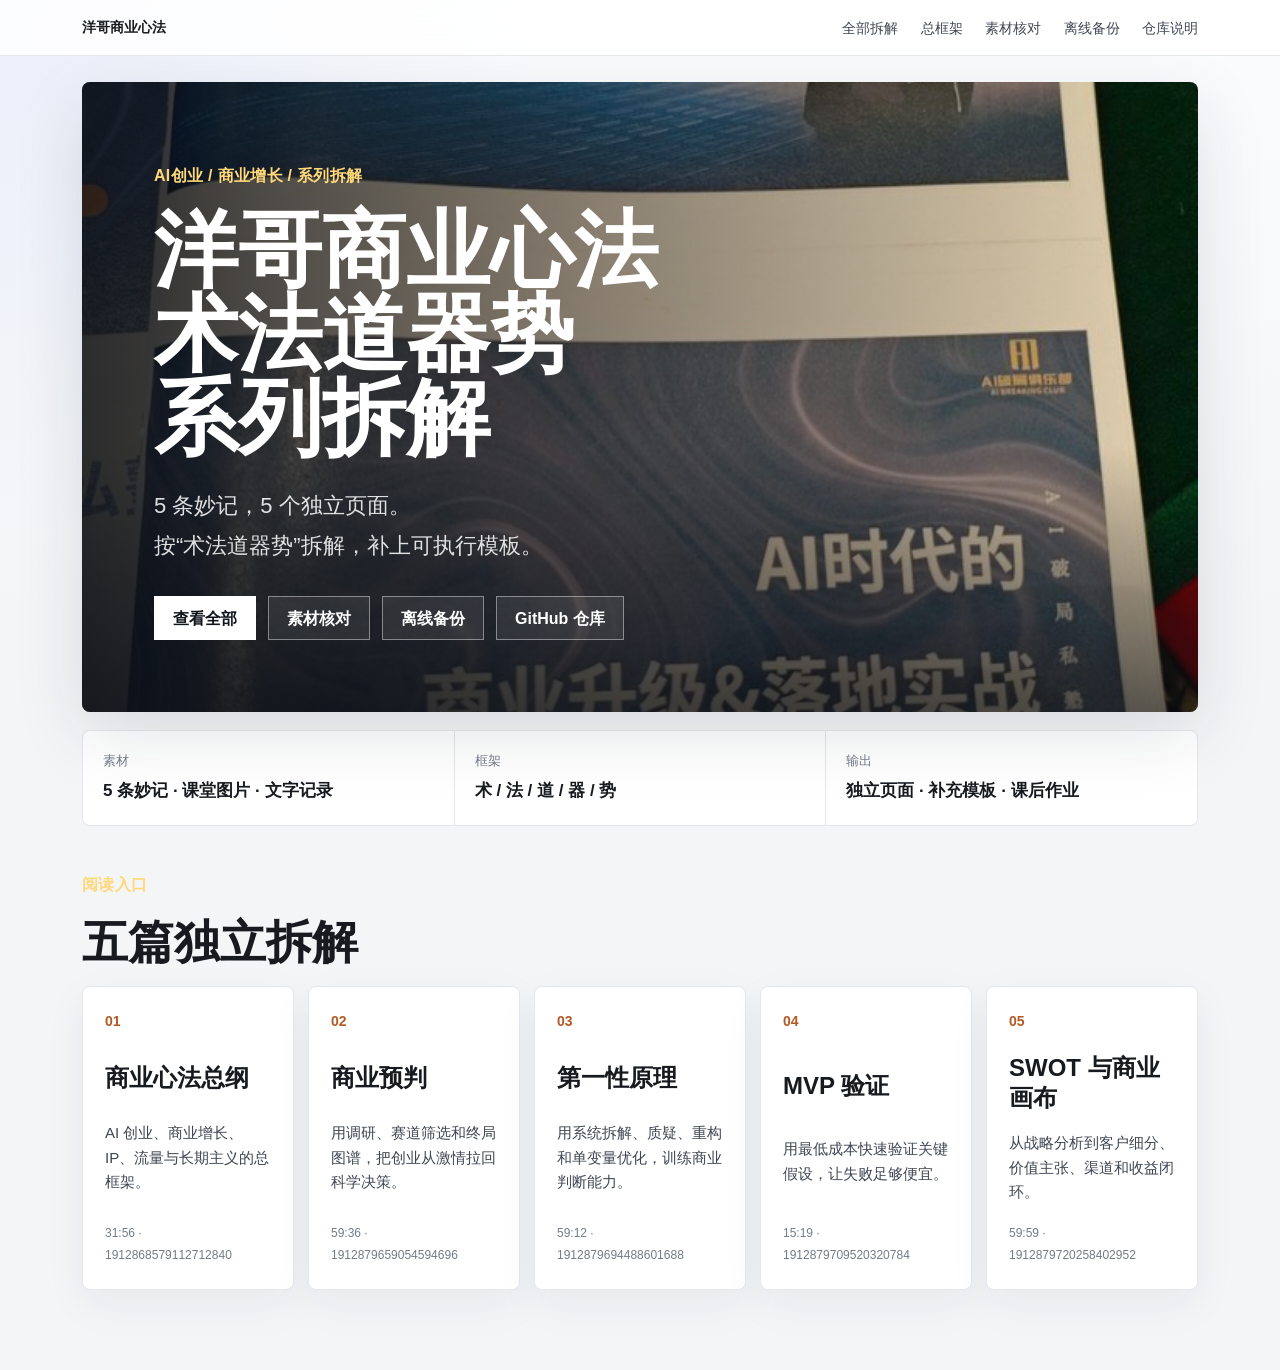
==== commit 2c018f1d: "Add static GET note archive" ====
--- a/index.html
+++ b/index.html
@@ -15,6 +15,7 @@
         <a href="index.html#notes">全部拆解</a>
         <a href="index.html#framework">总框架</a>
         <a href="audit.html">素材核对</a>
+        <a href="archive.html">离线备份</a>
         <a href="README.md">仓库说明</a>
       </div>
     </nav>
@@ -29,6 +30,7 @@
         <div class="actions">
           <a class="button primary" href="#notes">查看全部</a>
           <a class="button ghost" href="audit.html">素材核对</a>
+          <a class="button ghost" href="archive.html">离线备份</a>
           <a class="button ghost" href="https://github.com/siuserxiaowei/yangge-business-mindset-pages" target="_blank" rel="noreferrer">GitHub 仓库</a>
         </div>
       </div>
--- a/styles.css
+++ b/styles.css
@@ -326,6 +326,106 @@
   white-space: pre-wrap;
 }
 
+.source-appendix {
+  margin-top: 72px;
+  padding-top: 10px;
+}
+
+.source-appendix > h2:first-child {
+  margin-top: 0;
+  border-top: 2px solid var(--accent);
+}
+
+.archive-content {
+  max-width: 1020px;
+}
+
+.archive-toc {
+  display: grid;
+  grid-template-columns: repeat(auto-fit, minmax(230px, 1fr));
+  gap: 10px;
+  margin: 18px 0 34px;
+}
+
+.archive-toc-item {
+  display: grid;
+  gap: 5px;
+  padding: 14px 16px;
+  border: 1px solid var(--line);
+  border-radius: 8px;
+  background: #fbfcfe;
+  color: var(--ink);
+  text-decoration: none;
+}
+
+.archive-toc-item:hover {
+  border-color: var(--line-strong);
+}
+
+.archive-toc-item span {
+  color: var(--warm);
+  font-size: 13px;
+  font-weight: 850;
+}
+
+.archive-toc-item small {
+  color: var(--muted);
+  line-height: 1.55;
+}
+
+.archive-note {
+  margin-top: 20px;
+  border: 1px solid var(--line);
+  border-radius: 8px;
+  background: #fff;
+  overflow: hidden;
+}
+
+.archive-note summary {
+  display: grid;
+  grid-template-columns: auto minmax(0, 1fr);
+  gap: 4px 12px;
+  align-items: center;
+  cursor: pointer;
+  padding: 18px 20px;
+  background: #f7f8fa;
+}
+
+.archive-note summary span {
+  grid-row: span 2;
+  color: var(--warm);
+  font-weight: 850;
+}
+
+.archive-note summary strong {
+  background: none;
+}
+
+.archive-note summary small {
+  color: var(--muted);
+  font-size: 13px;
+}
+
+.archive-note-body {
+  padding: 6px clamp(18px, 4vw, 38px) 34px;
+}
+
+.archive-note-meta {
+  display: flex;
+  flex-wrap: wrap;
+  gap: 10px;
+  margin: 22px 0 8px;
+}
+
+.archive-note-meta a {
+  padding: 6px 10px;
+  border: 1px solid var(--line);
+  border-radius: 6px;
+  color: var(--accent-ink);
+  text-decoration: none;
+  font-size: 14px;
+}
+
 .content h1 {
   font-size: clamp(34px, 5vw, 52px);
   line-height: 1.12;
